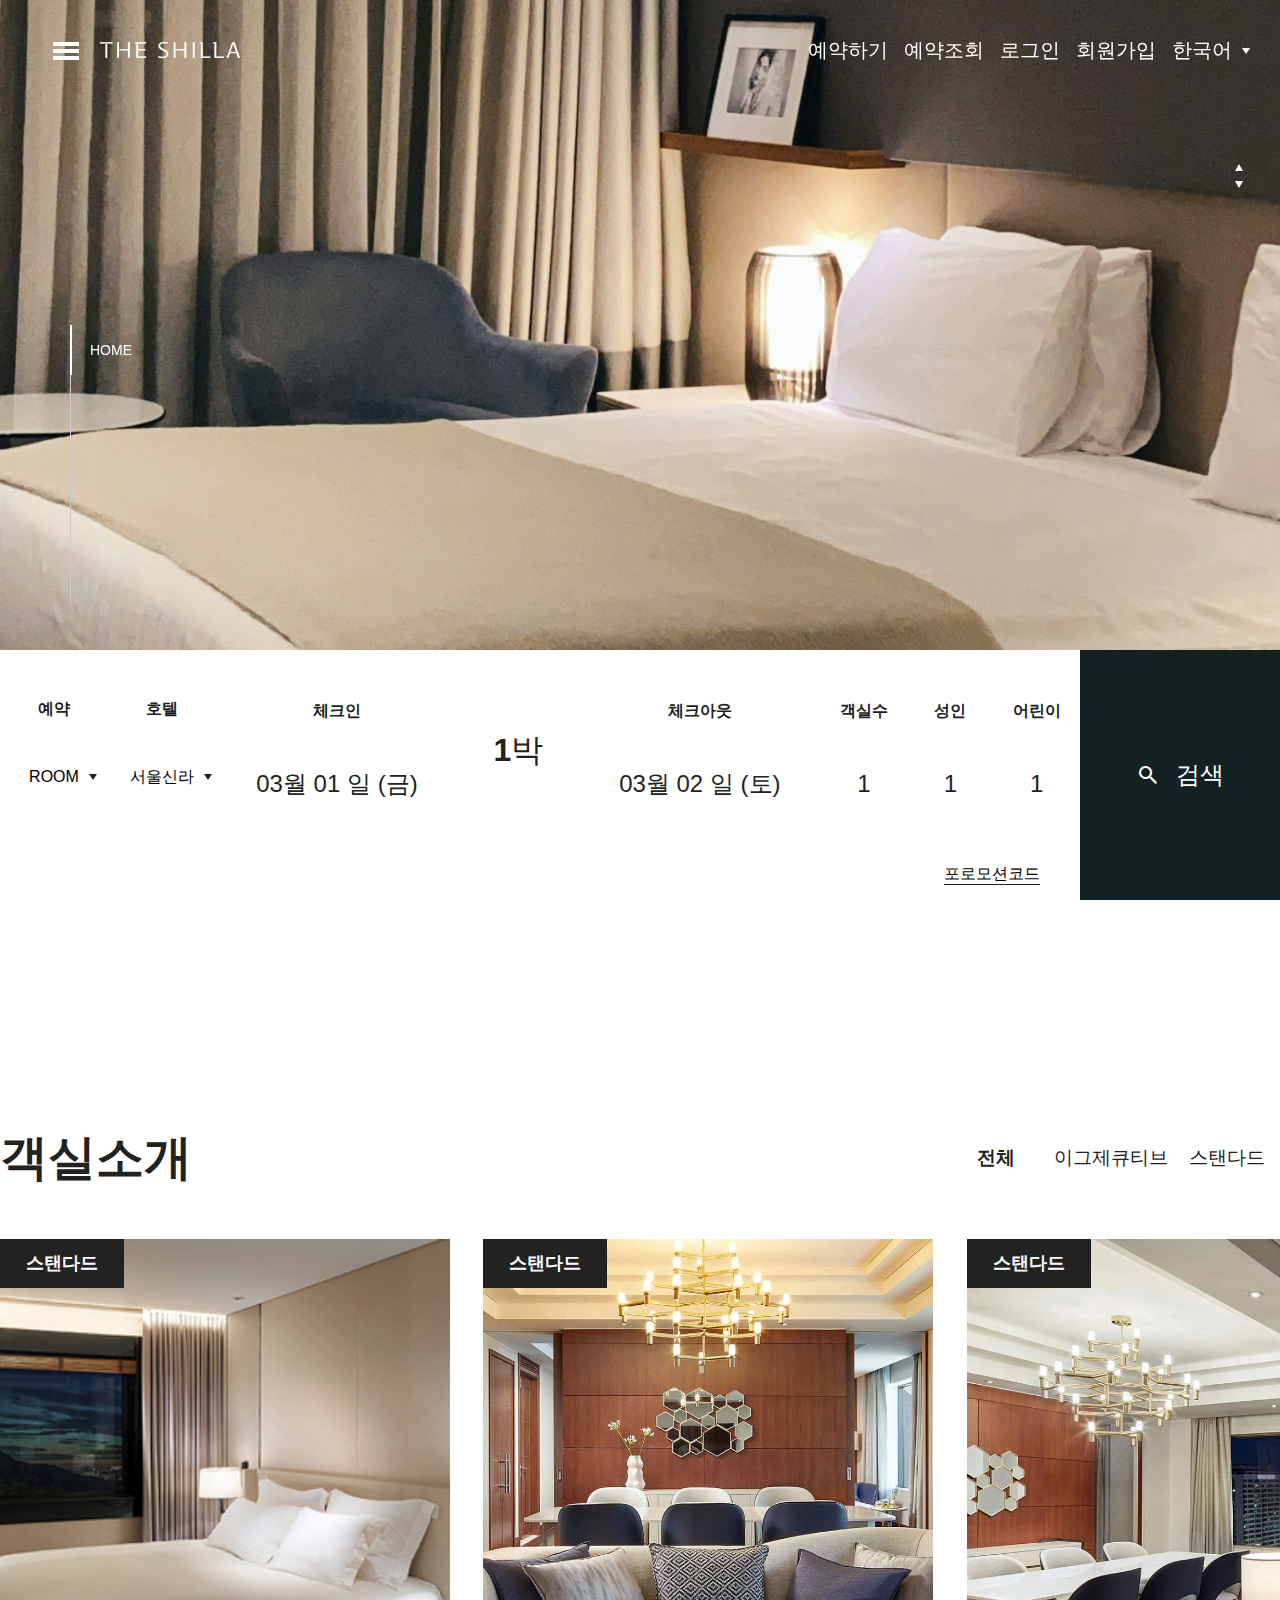
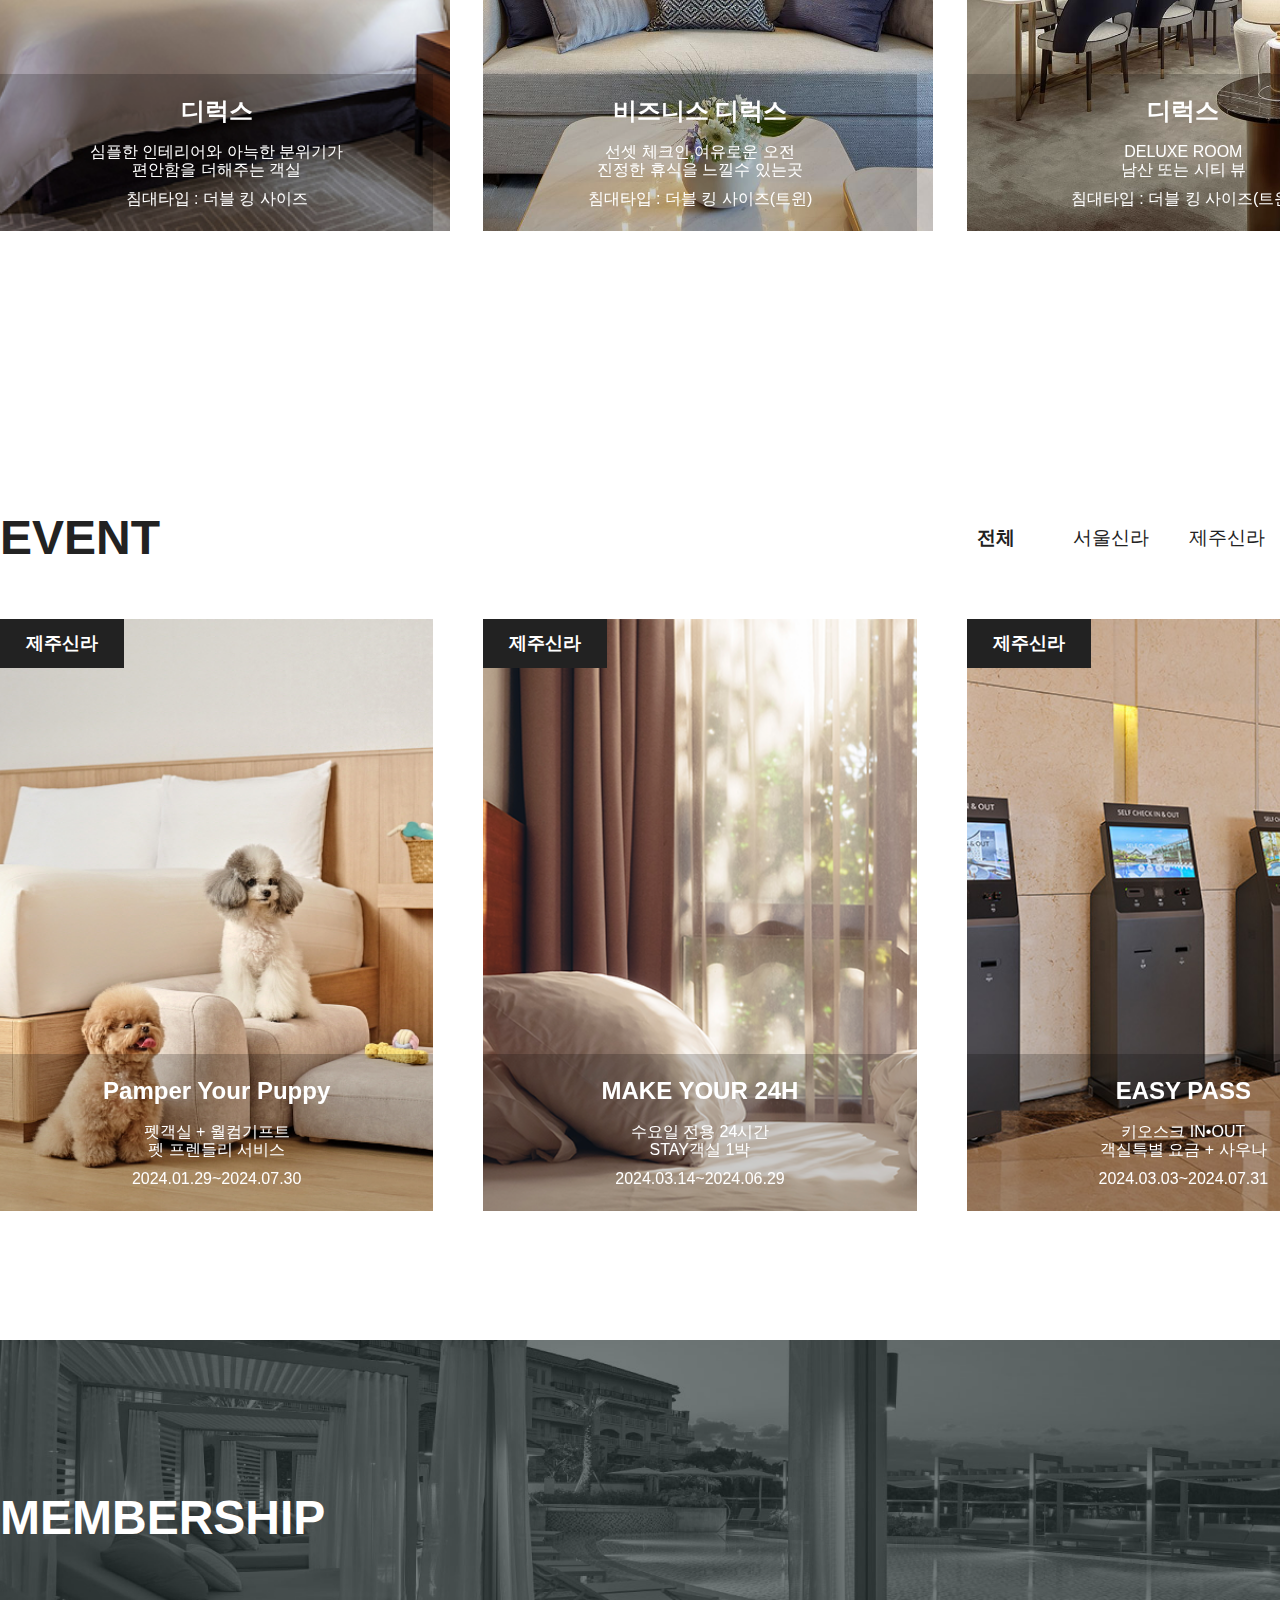
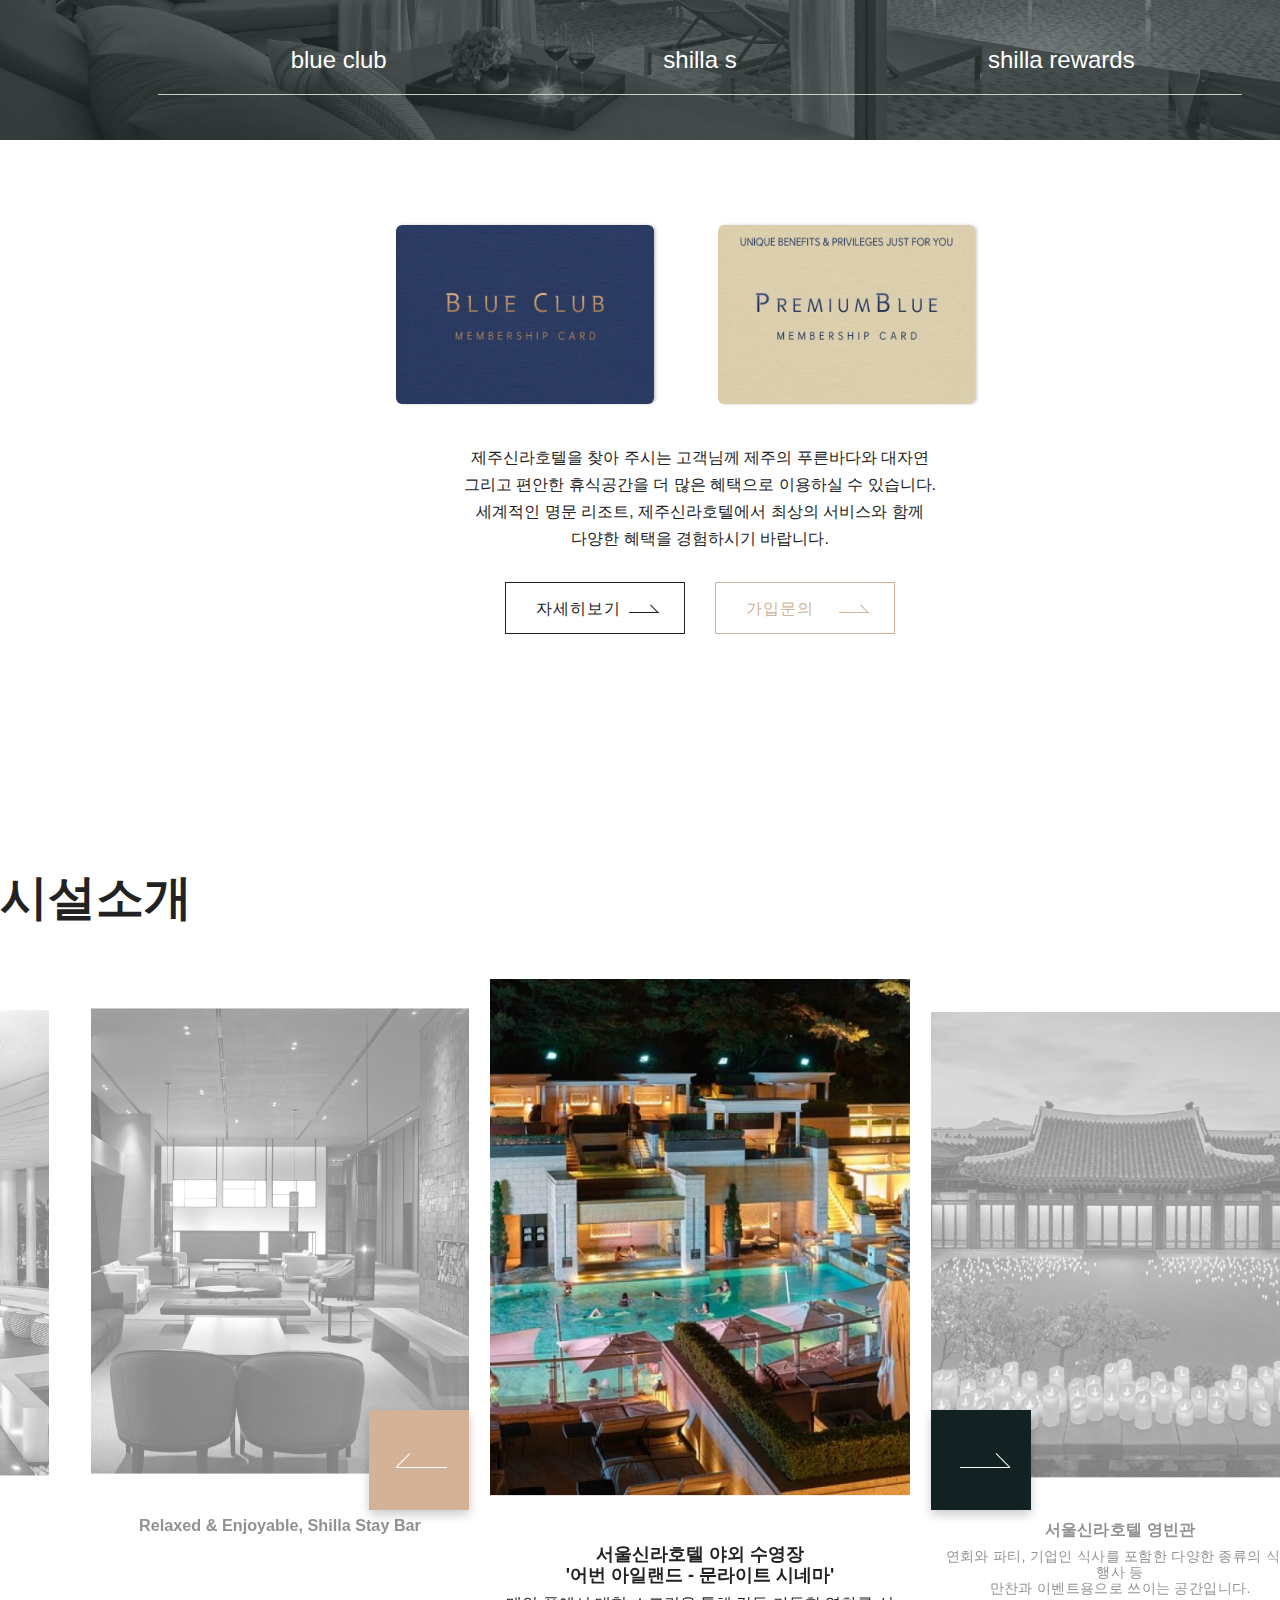
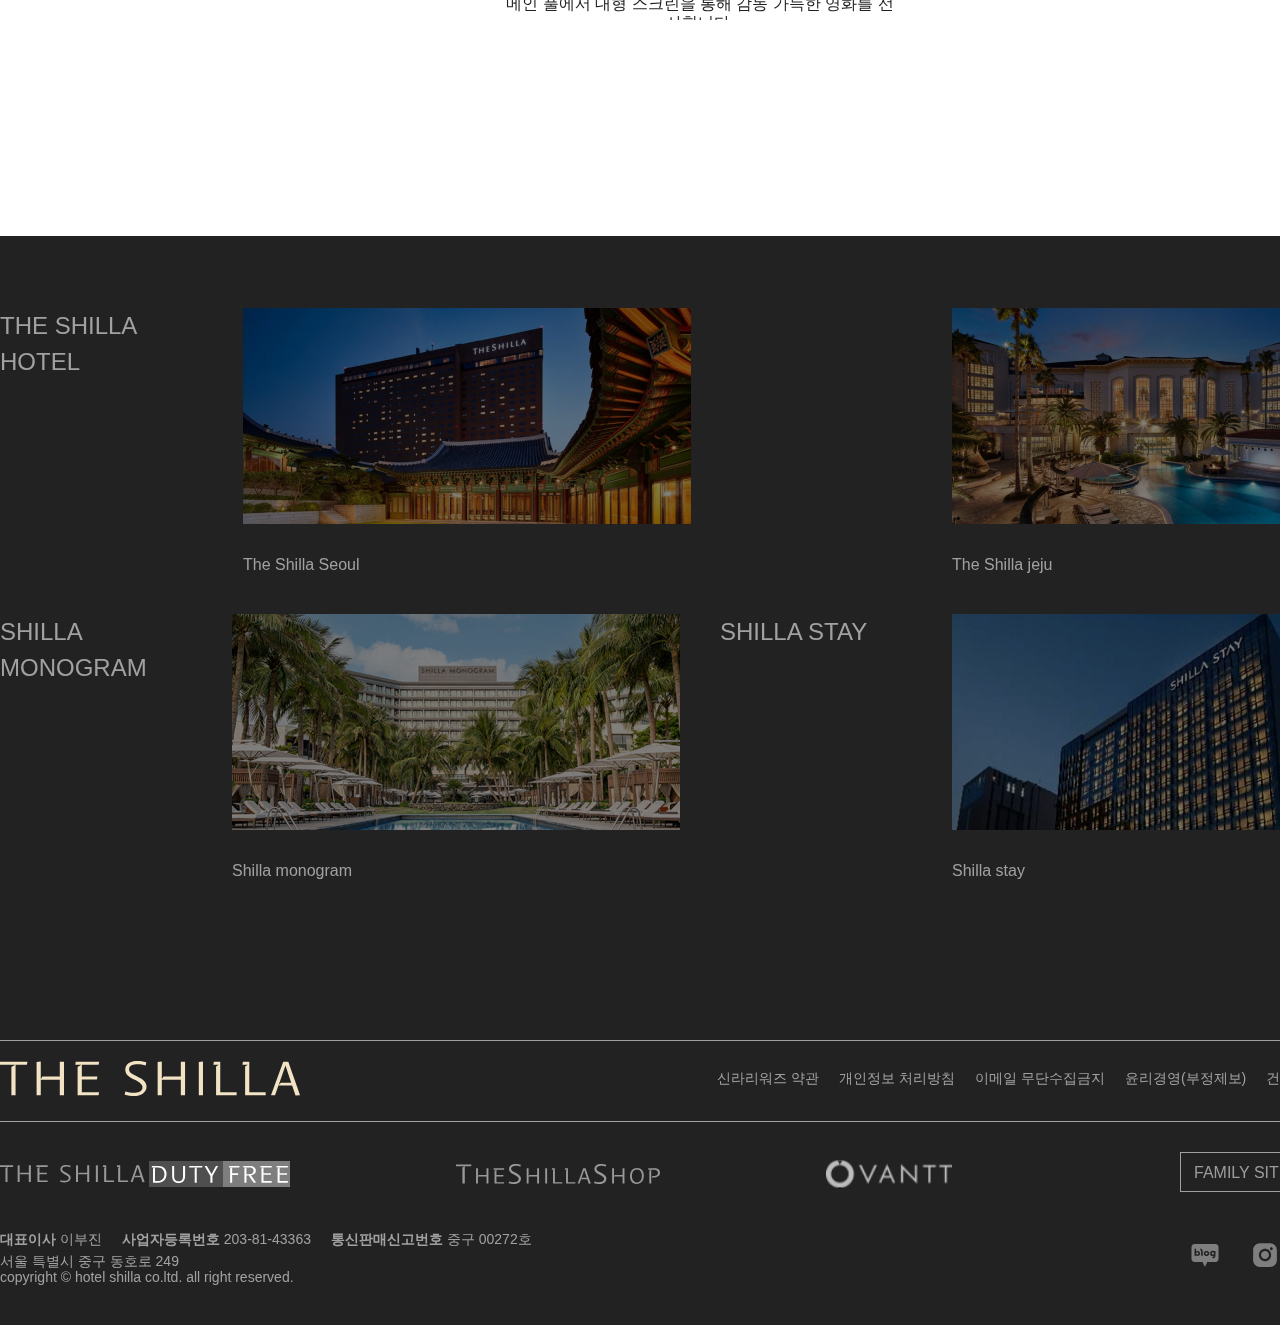
==== index.html @ 60a7707d "전체 커밋" ====
<!DOCTYPE html>
<html lang="ko">
<head>
  <meta charset="UTF-8">
  <meta name="viewport" content="width=device-width, initial-scale=1.0">
  <title>The Shilla Hotel</title>
  <link rel="stylesheet" href="https://cdn.jsdelivr.net/npm/swiper@11/swiper-bundle.min.css">
	<script src="https://ajax.googleapis.com/ajax/libs/jquery/3.1.1/jquery.min.js"></script>
	<script src="https://code.jquery.com/ui/1.13.2/jquery-ui.js"></script>
	<script src="https://cdnjs.cloudflare.com/ajax/libs/jquery-easing/1.4.1/jquery.easing.min.js" integrity="sha512-0QbL0ph8Tc8g5bLhfVzSqxe9GERORsKhIn1IrpxDAgUsbBGz/V7iSav2zzW325XGd1OMLdL4UiqRJj702IeqnQ==" crossorigin="anonymous" referrerpolicy="no-referrer"></script>
	<link rel="stylesheet" href="https://cdnjs.cloudflare.com/ajax/libs/font-awesome/6.5.1/css/all.min.css" integrity="sha512-DTOQO9RWCH3ppGqcWaEA1BIZOC6xxalwEsw9c2QQeAIftl+Vegovlnee1c9QX4TctnWMn13TZye+giMm8e2LwA==" crossorigin="anonymous" referrerpolicy="no-referrer">
  <link rel="stylesheet" href="https://cdnjs.cloudflare.com/ajax/libs/jqueryui/1.13.2/themes/base/jquery-ui.min.css" integrity="sha512-ELV+xyi8IhEApPS/pSj66+Jiw+sOT1Mqkzlh8ExXihe4zfqbWkxPRi8wptXIO9g73FSlhmquFlUOuMSoXz5IRw==" crossorigin="anonymous" referrerpolicy="no-referrer"> <!--jquery ui-->
  <link rel="stylesheet" href="css/common.css">
  <link rel="stylesheet" href="css/content.css">
  <link rel="stylesheet" href="css/layout.css">
  <link rel="stylesheet" href="css/main.css">
  <link rel="stylesheet" href="https://fonts.googleapis.com/css2?family=Material+Symbols+Outlined:opsz,wght,FILL,GRAD@24,400,0,0">
  <script src="https://code.jquery.com/jquery-3.7.1.min.js" integrity="sha256-/JqT3SQfawRcv/BIHPThkBvs0OEvtFFmqPF/lYI/Cxo=" crossorigin="anonymous"></script>
  <script src="https://cdn.jsdelivr.net/npm/swiper@11/swiper-bundle.min.js"></script>
  <script src="js/jquery-1.9.1.min.js"></script>
  <script     src="js/jquery.easing.1.3.min.js"></script>
  <script src="https://cdnjs.cloudflare.com/ajax/libs/jqueryui/1.13.2/jquery-ui.min.js" integrity="sha512-57oZ/vW8ANMjR/KQ6Be9v/+/h6bq9/l3f0Oc7vn6qMqyhvPd1cvKBRWWpzu0QoneImqr2SkmO4MSqU+RpHom3Q==" crossorigin="anonymous" referrerpolicy="no-referrer"></script> <!--jquey ui-->
  <script src="js/common.js"></script>
  <script src="js/main.js"></script>	
  <link rel="icon" href="./images/favicon.ico">
  <!-- 검색엔진 및 파비콘 넣기 -->
</head>
<body>  
  <div class="popup">
    <h2><img src="./images/popuplogo.svg" alt="호텔신라로고"></h2>
    <br>
    <p>시가총액 100대 기업내 선정 Renewal Project</p>
    <br>
    <p>본 사이트는 구직용 포트폴리오 사이트이며,<br> 실제로 운영되는 사이트가 아닙니다.</p>
    <p>팀 야인시대 : 박소현, 최원석, 이다영</p>
    <p>제작기간 : 2024. 03. 21 ~ 04. 02</p>
    <p>기획서 : <a href="https://www.figma.com/file/G77C6rLl5Mqywl5ZuyrOmu/%EC%8B%A0%EB%9D%BC%ED%98%B8%ED%85%94?type=design&node-id=43%3A906&mode=design&t=xSsHu8O8m2ijVwYI-1" target="_blank">피그마</a> 코드 : <a href="https://github.com/psh38/The-Shilla-Hotel" target="_blank">깃허브</a></p>
    <p>개발환경 : html5, css3, JQuery</p>
    <p>기획 : 팀원 전체&nbsp; | &nbsp; 디자인 : 구현 담당자</p>
    <h3>구현 완료 페이지</h3>
    <p>박소현 : 메인페이지, <a href="event.html" target="_blank">이벤트</a>, <a href="package.html" target="_blank">패키지 프로모션</a>, <a href="faq.html" target="_blank">FAQ</a>, <a href="inquiry.html" target="_blank">문의하기</a></p>
    <p>최현석 : 메인페이지, <a href="standard.html" target="_blank">스탠다드</a>, <a href="executive.html" target="_blank">이그제큐티브</a>, <a href="sweet.html" target="_blank">스위트</a>, <a href="layeon.html" target="_blank">라연</a>, <a href="continental.html" target="_blank">콘티넨탈</a>, <a href="aliakke.html" target="_blank">아리아께</a>, <a href="palseon.html" target="_blank">팔선</a></p>
    <p>이다영 : 메인페이지, <a href="seoul.html" target="_blank">서울신라</a>, <a href="jeju.html" target="_blank">제주신라</a></p>
    <br>
    <input type="checkbox" id="check">
    <span class="check">
      <i class="fa-regular fa-square-check"></i>
      <i class="fa-solid fa-square-check"></i>
    </span>
    
    <label for="check">하루 안보기</label>

    <button>닫기</button>

  </div>

  <div class="wrapper">
    <!-- 작업담당자 : 박소현 (s) -->
    <header id="header"></header> <!--header에 open 클래스 들어오면 전체메뉴 열림-->
    <div class="allmenu-wrap" id="allmenu"></div>
    <!-- 작업담당자 : 박소현 (e) -->
    
    <main id="content" class="main">

      <!-- 작업담당자 박소현 (s) -->
      <!-- scroll-navi (s) -->
      <nav class="scroll-navi">
        <ul>
          <li class="white">
            <a href="#section1">HOME</a>
          </li>
          <li>
            <a href="#section2">객실소개</a>
          </li>
          <li>
            <a href="#section3">EVENT</a>
          </li>
          <li class="white">
            <a href="#section4">MEMBERSHIP</a>
          </li>
          <li>
            <a href="#section5">시설소개</a>
          </li>
        </ul>
      </nav>
      <!-- scroll-navi (e) -->
      <!-- 작업담당자 박소현 (e ) -->

      <!-- 작업담당자 : 박소현 (s) -->
      <div class="section home" id="section1">
        <div class="weather-area">
          <ul class="slider-list">
            <li class="slide">
                <span class="seoul"></span>
                <div class="ico-condition">
                </div>
                <p class="temperature"></p>
            </li>
            <li class="slide">
                <span class="jeju"></span>
                <div class="ico-condition">
                </div>
                <p class="temperature"></p>
            </li>
            <li class="slide">
                <span class="danang"></span>
                <div class="ico-condition"></div>
                <p class="temperature"></p>
            </li>
          </ul>
          <div class="btn-area">
            <button class="btn-prev">
              <span class="blind">이전</span>
            </button>
            <button class="btn-next">
              <span class="blind">다음</span>
            </button>
          </div>
        </div>
        <div class="main-txt">
          <strong>Relaxing Rest, The Shilla Hotel</strong>
        </div>

        <div class="reservation-area">
          <div class="left">
            <div class="top">
              <div class="resevation">
                <strong class="tit">예약</strong>
                <button type="button" class="btn-select">
                  <span>ROOM</span>
                </button>
                <ul>
                  <li>
                    <a href="#">ROOM</a>
                  </li>
                  <li>
                    <a href="#">DINING</a>
                  </li>
                </ul>
              </div>
              <div class="hotel">
                <strong class="tit">호텔</strong>
                <button type="button" class="btn-select">
                  <span>서울신라</span>
                </button>
                <ul>
                  <li>
                    <a href="#">서울신라</a>
                  </li>
                  <li>
                    <a href="#">제주신라</a>
                  </li>
                  <li>
                    <a href="#">신라모노그램</a>
                  </li>
                  <li>
                    <a href="#">신라스테이</a>
                  </li>
                </ul>
              </div>
              <div class="all-slide">
                <div class="pick-area" role="button" tabindex="0">
                  <div class="chk-date">
                    <div class="chk-in">
                      <strong class="tit">체크인</strong>
                      <span class="date">
                        <input type="hidden" value="" name="Date" id="today-month-val">
                        <em>03월 01 일 (금)</em>
                      </span>
                    </div>
                    <div class="num">
                      <em>1</em>박
                    </div>
                    <div class="chk-out">
                      <strong class="tit">체크아웃</strong>
                      <span class="date">
                        <input type="hidden" value="" name="Date" id="next-month-val">
                        <em> 03월 02 일 (토)</em>
                      </span>
                    </div>
                  </div>
                  <div class="guest-info">
                    <div class="room">
                      <strong class="tit">객실수</strong>
                      <span class="num">
                        1
                      </span>
                    </div>
                    <div class="adult">
                      <strong class="tit">성인</strong>
                      <span class="num">
                        1
                      </span>
                    </div>
                    <div class="child">
                      <strong class="tit">어린이</strong>
                      <span class="num">
                        1
                      </span>
                    </div>
                  </div>
                </div>
                <div class="reserv-box">
                  <div class="calendar-wrap" id="today-month">
                  </div>
                  <div class="calendar-wrap" id="next-month">
                  </div>
                  <div class="guest-info-wrap">
                    <div class="tooltip">
                      어린이 연령정보
                      <div class="tool-txt">4세 12세까지 어린이 입니다.</div>
                    </div>
                    <ul class="room-info-list">
                      <li>
                        <span class="tit">객실 1</span>
                        <ul class="quantity-list">
                          <li class="quantity">
                            <button type="button" class="btn-minus">
                              <span class="blind">제외</span>
                            </button>
                            <input type="number" class="ipt blind" title="성인" value="1"  min="1" max="3">
                            <span class="count">성인 1</span>
                            <button type="button" class="btn-plus">
                              <span class="blind">추가</span>
                            </button>
                          </li>
                          <li class="quantity">
                            <button type="button" class="btn-minus">
                              <span class="blind">제외</span>
                            </button>
                            <input type="number" class="ipt blind"  title="어린이" value="0"  min="0" max="2">
                            <span class="count">어린이 0</span>
                            <button type="button" class="btn-plus">
                              <span class="blind">추가</span>
                            </button>
                          </li>
                        </ul>
                      </li>
                    </ul>
                    <button type="button" class="btn-add">
                      <span>객실추가</span>
                    </button>
                    <p class="txt-star">객실추가는 최대 3개까지만 입력 가능합니다.</p>
                    <div class="btn-area complete">
                      <button type="button" class="btn-p m">
                        <span>선택완료</span>
                      </button>
                    </div>
                  </div>
                </div>
              </div>
            </div>
            <div class="promotion">
                <button type="button" class="btn-prom">포로모션코드</button>

                <div class="ipt-wrap">
                  <input type="text" class="ipt" placeholder="프로모션 코드를 입력해주세요." title="프로모션코드 입력">
                  <button type="button" class="btn-p s">확인</button>
                </div>
            </div>
          </div>
          <div class="btn-area">
            <button type="button" class="btn-p l icon">
              <span class="material-symbols-outlined" aria-hidden="true">
                search
              </span>
              <span>검색</span>
            </button>
          </div>
        </div>

        <div class="reservation-area mo">
          <div class="resevation">
            <button type="button" class="btn-select">
              <span>ROOM</span>
            </button>
            <ul>
              <li>
                <a href="#">ROOM</a>
              </li>
              <li>
                <a href="#">DINING</a>
              </li>
            </ul>
          </div>

          <div class="hotel">
            <button type="button" class="btn-select">
              <span>서울신라</span>
            </button>
            <ul>
              <li>
                <a href="#">서울신라</a>
              </li>
              <li>
                <a href="#">제주신라</a>
              </li>
              <li>
                <a href="#">신라모노그램</a>
              </li>
              <li>
                <a href="#">신라스테이</a>
              </li>
            </ul>
          </div>

          <div class="chk-date">
            <a href="#" class="link-pop">
              <div class="chk-in">
                <span class="date">
                  03월 01 일 (금)
                </span>
              </div>
              <div class="num">
                <em>1</em>박
              </div>
              <div class="chk-out">
                <span class="date">
                  03월 02 일 (토)
                </span>
              </div>
            </a>
          </div>
          <div class="guest-info">
            <a href="#" class="link-pop">
              <div class="room">
                <span class="num">
                  1
                </span>
                <strong class="tit">객실수</strong>
              </div>
              <div class="adult">
                <span class="num">
                  1
                </span>
                <strong class="tit">성인</strong>
              </div>
              <div class="child">
                <span class="num">
                  1
                </span>
                <strong class="tit">어린이</strong>
              </div>
            </a>
          </div>

          <div class="promotion">
            <button type="button" class="btn-prom">포로모션코드</button>

            <div class="ipt-wrap">
              <input type="text" class="ipt" placeholder="프로모션 코드를 입력해주세요." title="프로모션코드 입력">
              <button type="button" class="btn-p s">확인</button>
            </div>
          </div>

          <div class="btn-area bottom">
            <button type="button" class="btn-p l icon">
              <span class="material-symbols-outlined" aria-hidden="true">
                search
              </span>
              <span>검색</span>
            </button>
          </div>
        </div>
      </div>
      <!-- 작업담당자 : 박소현 (e) -->

      <!-- 작업담당자 : 최원석 (s) -->
      <div class="section room4" id="section2">
        <div class="container room4tab">
          <div class="tit-area roomarea12">
            <h2 class="tit-h2">객실소개</h2>
            <div class="tab">
              <ul class="tab-menu">
                <li class="active"><a href="#tabs-1" >전체</a></li>
                <li><a href="#tabs-2">이그제큐티브</a></li>
                <li><a href="#tabs-3">스탠다드</a></li>
                <li><a href="#tabs-4">스위트</a></li>
              </ul>
            </div>			
          </div>
          <div id="tabs">
            <div class="tab-content">
              <div id="tabs-1" data-ind="0" class="tabn">
                <div class="swiper sswiper" data-id="0">
                  <ul class="swiper-wrapper imgwrapper">
                    <li class="swiper-slide imgslide">
                      <a href="#none"><div class="image-box">
                        <img src="images/img_stardard_room2.jpg" alt="stardard_room2">
                      </div>
                      <div class="flag">
                        <h5 class="tit-h5">스탠다드</h5>
                      </div>
                      <div class="bg2">
                        <h4 class="tit-h4">디럭스</h4>
                        <p class="businessp">심플한 인테리어와 아늑한 분위기가 <br>편안함을 더해주는 객실</p>
                        <p class="room-type">침대타입 : 더블 킹 사이즈</p>
                      </div>
                      </a>
                    </li>
                    <li class="swiper-slide imgslide">
                      <a href="#none"><div class="image-box">
                        <img src="images/img_deluxe_1.jpg" alt="deluxe2">
                      </div>
                      <div class="flag">
                        <h5 class="tit-h5">스탠다드</h5>
                      </div>
                      <div class="bg2">
                        <h4 class="tit-h4">비즈니스 디럭스</h4>
                        <p class="businessp">선셋 체크인,여유로운 오전 <br>진정한 휴식을 느낄수 있는곳</p>
                        <p class="room-type">침대타입 : 더블 킹 사이즈(트윈)</p>
                      </div>
                      </a>
                    </li>
                    <li class="swiper-slide imgslide">
                      <a href="#none"><div class="image-box">
                        <img src="images/img_deluxe_2.jpg" alt="deluxe2">
                      </div>
                      <div class="flag">
                        <h5 class="tit-h5">스탠다드</h5>
                      </div>
                      <div class="bg2">
                        <h4 class="tit-h4">디럭스</h4>
                        <p class="businessp">DELUXE ROOM<br>남산 또는 시티 뷰</p>
                        <p class="room-type">침대타입 : 더블 킹 사이즈(트윈)</p>
                      </div>
                      </a>
                    </li>
                    <li class="swiper-slide imgslide">
                      <a href="#none"><div class="image-box">
                        <img src="images/img_deluxe_3.jpg" alt="deluxe3">
                      </div>
                      <div class="flag">
                        <h5 class="tit-h5">스탠다드</h5>
                      </div>
                      <div class="bg2">
                        <h4 class="tit-h4">배리어프리 비즈니스 디럭스</h4>
                        <p class="businessp">창밖에서 내리쬐는 햇살의 따뜻함이 느껴지는 <br>여유로운 공간을 느낄수 있는곳</p>
                        <p class="room-type">침대타입 : 더블 킹 사이즈</p>
                      </div>
                      </a>
                    </li>
                    <li class="swiper-slide imgslide">
                      <a href="#none"><div class="image-box">
                        <img src="images/img_coner_2.jpg" alt="coner_2">
                      </div>
                      <div class="flag">
                        <h5 class="tit-h5">스탠다드</h5>
                      </div>
                      <div class="bg2">
                        <h4 class="tit-h4">그랜드 코너 디럭스</h4>
                        <p class="businessp">자연경관이 돋보이는 뷰와 클래식한 무드의 디럭스룸 <br>일상을 벗어나 편안한 휴식을 즐길수 있는곳</p>
                        <p class="room-type">침대타입 : 더블 킹 사이즈(트윈)</p>
                      </div>
                      </a>
                    </li>
                    <li class="swiper-slide imgslide">
                      <a href="#none"><div class="image-box">
                        <img src="images/img_coner_1.png" alt="coner_1_room1">
                      </div>
                      <div class="flag">
                        <h5 class="tit-h5">스탠다드</h5>
                      </div>
                      <div class="bg2">
                        <h4 class="tit-h4">그랜드 코너 디럭스</h4>
                        <p class="businessp">통유리 너머 들어오는 채광으로 <br>자연의 휴식을 즐길수 있는곳</p>
                        <p class="room-type">침대타입 : 더블 킹 사이즈(트윈)</p>
                      </div>
                     </a>
                    </li>
                    <li class="swiper-slide imgslide">
                      <a href="#none"><div class="image-box">
                        <img src="images/img_ex_grend1.png" alt="deluxe6">
                      </div>
                      <div class="flag">
                        <h5 class="tit-h5">이그제큐티브</h5>
                      </div>
                      <div class="bg2">
                        <h4 class="tit-h4">이그제큐티브 비즈니스 디럭스</h4>
                        <p class="businessp">여유로운 휴식공간이 돋보이는 비즈니스 디럭스 <br>룸 라운지 서비스를 더한 객실</p>
                        <p class="room-type">침대타입 : 더블 킹 사이즈(트윈)</p>
                      </div>
                      </a>
                    </li>
                    <li class="swiper-slide imgslide">
                      <a href="#none"><div class="image-box">
                        <img src="images/img_ex_grend2.jpg" alt="deluxe6">
                      </div>
                      <div class="flag">
                        <h5 class="tit-h5">이그제큐티브</h5>
                      </div>
                      <div class="bg2">
                        <h4 class="tit-h4">이그제큐티브 그랜드 디럭스</h4>
                        <p class="businessp">이그제큐티브 객실중 가장 큰 규모로 욕실에서 <br>야경이 돋보이고 라운지 서비스를 더한 객실</p>
                        <p class="room-type">침대타입 : 더블 킹 사이즈(트윈)</p>
                      </div>
                     </a>
                    </li>
                    <li class="swiper-slide imgslide">
                      <a href="#none"><div class="image-box">
                        <img src="images/img_ex_grend3.jpg" alt="deluxe6">
                      </div>
                      <div class="flag">
                        <h5 class="tit-h5">이그제큐티브</h5>
                      </div>
                      <div class="bg2">
                        <h4 class="tit-h4">이그제큐티브 비즈니스 디럭스</h4>
                        <p class="businessp">클래식한 무드의 비즈니스룸 <br>일상을 벗어난 편안한 휴식</p>
                        <p class="room-type">침대타입 : 더블 킹 사이즈(트윈)</p>
                      </div>
                      </a>
                    </li>
                    <li class="swiper-slide imgslide">
                      <a href="#none"><div class="image-box">
                        <img src="images/img_ex_grend4.jpg" alt="deluxe6">
                      </div>
                      <div class="flag">
                        <h5 class="tit-h5">이그제큐티브</h5>
                      </div>
                      <div class="bg2">
                        <h4 class="tit-h4">이그제큐티브 비즈니스 디럭스</h4>
                        <p class="businessp">기품 있는 분위기를 느끼며 최상의 <br>휴식을 누릴수 있는 객실</p>
                        <p class="room-type">침대타입 : 더블 킹 사이즈(트윈)</p>
                      </div>
                      </a>
                    </li>
                    <li class="swiper-slide imgslide">
                      <a href="#none"><div class="image-box">
                        <img src="images/img_ex_1.png" alt="deluxe6">
                      </div>
                      <div class="flag">
                        <h5 class="tit-h5">이그제큐티브</h5>
                      </div>
                      <div class="bg2">
                        <h4 class="tit-h4">이그제큐티브 그랜드 디럭스</h4>
                        <p class="businessp">통유리 너머 들어오는 채광으로 <br>자연의 휴식을 즐길수 있는곳</p>
                        <p class="room-type">침대타입 : 더블 킹 사이즈(트윈)</p>
                      </div>
                      </a>
                    </li>
                    <li class="swiper-slide imgslide">
                      <a href="#none"><div class="image-box">
                        <img src="images/img_ex_2.png" alt="deluxe6">
                      </div>
                      <div class="flag">
                        <h5 class="tit-h5">이그제큐티브</h5>
                      </div>
                      <div class="bg2">
                        <h4 class="tit-h4">이그제큐티브 그랜드 디럭스</h4>
                        <p class="businessp">가장 편안한 숙면을 돕는 최상급 침구 <br>넓은 공간감이 느껴지는 객실</p>
                        <p class="room-type">침대타입 : 더블 킹 사이즈(트윈)</p>
                      </div>
                      </a>
                    </li>
                    <li class="swiper-slide imgslide">
                      <a href="#none"><div class="image-box">
                        <img src="images/img_mainroom_swite1.jpg" alt="deluxe6">
                      </div>
                      <div class="flag">
                        <h5 class="tit-h5">스위트</h5>
                      </div>
                      <div class="bg2">
                        <h4 class="tit-h4">수페리어 스위트</h4>
                        <p class="businessp">영빈관이 내려다보이는 <br>아늑하고 모던한 객실</p>
                        <p class="room-type">침대타입 : 더블 킹 사이즈(트윈)</p>
                      </div>
                      </a>
                    </li>
                    <li class="swiper-slide imgslide">
                      <a href="#none"><div class="image-box">
                        <img src="images/img_mainroom_swite2.jpg" alt="deluxe6">
                      </div>
                      <div class="flag">
                        <h5 class="tit-h5">스위트</h5>
                      </div>
                      <div class="bg2">
                        <h4 class="tit-h4">코리안 스위트</h4>
                        <p class="businessp">한국 전통의 미를 경험할수 있는 <br>서울 신라호텔 유일의 온돌 객실</p>
                        <p class="room-type">침대타입 : 더블 킹 사이즈</p>
                      </div>
                      </a>
                    </li>
                    <li class="swiper-slide imgslide">
                      <a href="#none">
                        <div class="image-box">
                          <img src="images/img_mainroom_swite3.jpg" alt="deluxe6">
                        </div>
                        <div class="flag">
                          <h5 class="tit-h5">스위트</h5>
                        </div>
                        <div class="bg2">
                          <h4 class="tit-h4">코너 스위트</h4>
                          <p class="businessp">복도 가장 안쪽에 위치해 조용하고 <br>안락한 분위기의 객실</p>
                          <p class="room-type">침대타입 : 더블 킹 사이즈(트윈)</p>
                        </div>
                      </a>
                    </li>
                    <li class="swiper-slide imgslide">
                      <a href="#none">
                        <div class="image-box">
                          <img src="images/img_mainroom_swite4.jpg" alt="deluxe6">
                        </div>
                        <div class="flag">
                          <h5 class="tit-h5">스위트</h5>
                        </div>
                        <div class="bg2">
                          <h4 class="tit-h4">프리미어 스위트</h4>
                          <p class="businessp">비즈니스 미팅과 프리이빗한 휴식을 <br>동시에 즐길수 있는 객실</p>
                          <p class="room-type">침대타입 : 더블 킹 사이즈(트윈)</p>
                        </div>
                      </a>
                    </li>
                    <li class="swiper-slide imgslide">
                      <a href="#none">
                        <div class="image-box">
                          <img src="images/img_mainroom_swite5.jpg" alt="deluxe6">
                      </div>
                      <div class="flag">
                        <h5 class="tit-h5">스위트</h5>
                      </div>
                      <div class="bg2">
                        <h4 class="tit-h4">수페리어 스위트</h4>
                        <p class="businessp">모던한 분위기의 고급스러운 공간 여유로운 <br>응접실과 다이닝 룸,업무 공간 및 침실로 구성된 객실</p>
                        <p class="room-type">침대타입 : 더블 킹 사이즈(트윈)</p>
                      </div>
                      </a>
                    </li>
                    <li class="swiper-slide imgslide">
                      <a href="#none"><div class="image-box">
                        <img src="images/img_mainroom_swite6.jpg" alt="deluxe6">
                      </div>
                      <div class="flag">
                        <h5 class="tit-h5">스위트</h5>
                      </div>
                      <div class="bg2">
                        <h4 class="tit-h4">프리미어 스위트</h4>
                        <p class="businessp">신라 브랜드만의 특별한 서비스와 <br>경험을 누릴 수 있는 시그니처 객실</p>
                        <p class="room-type">침대타입 : 더블 킹 사이즈(트윈)</p>
                      </div>
                      </a>
                    </li>
                    
                   
                    
                    
                    
                    
                    
                    
                    
                    
                    
                    
                    
                  </ul>
                  <div class="swiper-pagination"></div>
                  <div class="play-pause">
                    <div class="swiper-play"><a href="#none"><i class="fa-solid fa-play"></i></a></div>
                    <div class="swiper-pause"><a href="#none"><i class="fa-solid fa-pause"></i></a></div>
                  </div>
                </div>
                <div class="swiper-button-next nextar"></div>
                <div class="swiper-button-prev prevar"></div>
              </div>
              <div id="tabs-2" data-ind="1" class="tabn">
                <div class="swiper sswiper" data-id="1">
                  <ul class="swiper-wrapper imgwrapper">
                    <li class="swiper-slide imgslide">
                      <a href="#none"><div class="image-box">
                        <img src="images/img_ex_grend1.png" alt="deluxe6">
                      </div>
                      <div class="flag">
                        <h5 class="tit-h5">이그제큐티브</h5>
                      </div>
                      <div class="bg2">
                        <h4 class="tit-h4">이그제큐티브 비즈니스 디럭스</h4>
                        <p class="businessp">여유로운 휴식공간이 돋보이는 비즈니스 디럭스 <br>룸 라운지 서비스를 더한 객실</p>
                        <p class="room-type">침대타입 : 더블 킹 사이즈(트윈)</p>
                      </div>
                      </a>
                    </li>
                    <li class="swiper-slide imgslide">
                      <a href="#none"><div class="image-box">
                        <img src="images/img_ex_grend2.jpg" alt="deluxe6">
                      </div>
                      <div class="flag">
                        <h5 class="tit-h5">이그제큐티브</h5>
                      </div>
                      <div class="bg2">
                        <h4 class="tit-h4">이그제큐티브 그랜드 디럭스</h4>
                        <p class="businessp">이그제큐티브 객실중 가장 큰 규모로 욕실에서 <br>야경이 돋보이고 라운지 서비스를 더한 객실</p>
                        <p class="room-type">침대타입 : 더블 킹 사이즈(트윈)</p>
                      </div>
                     </a>
                    </li>
                    <li class="swiper-slide imgslide">
                      <a href="#none"><div class="image-box">
                        <img src="images/img_ex_grend3.jpg" alt="deluxe6">
                      </div>
                      <div class="flag">
                        <h5 class="tit-h5">이그제큐티브</h5>
                      </div>
                      <div class="bg2">
                        <h4 class="tit-h4">이그제큐티브 비즈니스 디럭스</h4>
                        <p class="businessp">클래식한 무드의 비즈니스룸 <br>일상을 벗어난 편안한 휴식</p>
                        <p class="room-type">침대타입 : 더블 킹 사이즈(트윈)</p>
                      </div>
                      </a>
                    </li>
                    <li class="swiper-slide imgslide">
                      <a href="#none"><div class="image-box">
                        <img src="images/img_ex_grend4.jpg" alt="deluxe6">
                      </div>
                      <div class="flag">
                        <h5 class="tit-h5">이그제큐티브</h5>
                      </div>
                      <div class="bg2">
                        <h4 class="tit-h4">이그제큐티브 비즈니스 디럭스</h4>
                        <p class="businessp">기품 있는 분위기를 느끼며 최상의 <br>휴식을 누릴수 있는 객실</p>
                        <p class="room-type">침대타입 : 더블 킹 사이즈(트윈)</p>
                      </div>
                      </a>
                    </li>
                    <li class="swiper-slide imgslide">
                      <a href="#none"><div class="image-box">
                        <img src="images/img_ex_1.png" alt="deluxe6">
                      </div>
                      <div class="flag">
                        <h5 class="tit-h5">이그제큐티브</h5>
                      </div>
                      <div class="bg2">
                        <h4 class="tit-h4">이그제큐티브 그랜드 디럭스</h4>
                        <p class="businessp">통유리 너머 들어오는 채광으로 <br>자연의 휴식을 즐길수 있는곳</p>
                        <p class="room-type">침대타입 : 더블 킹 사이즈(트윈)</p>
                      </div>
                      </a>
                    </li>
                    <li class="swiper-slide imgslide">
                      <a href="#none"><div class="image-box">
                        <img src="images/img_ex_2.png" alt="deluxe6">
                      </div>
                      <div class="flag">
                        <h5 class="tit-h5">이그제큐티브</h5>
                      </div>
                      <div class="bg2">
                        <h4 class="tit-h4">이그제큐티브 그랜드 디럭스</h4>
                        <p class="businessp">가장 편안한 숙면을 돕는 최상급 침구 <br>넓은 공간감이 느껴지는 객실</p>
                        <p class="room-type">침대타입 : 더블 킹 사이즈(트윈)</p>
                      </div>
                      </a>
                    </li>
                  </ul> 
                  <div class="swiper-pagination"></div>
                  <div class="play-pause">
                    <div class="swiper-play"><a href="#none"><i class="fa-solid fa-play"></i></a></div>
                    <div class="swiper-pause"><a href="#none"><i class="fa-solid fa-pause"></i></a></div>
                  </div>
                </div>
                <div class="swiper-button-next nextar"></div>
                  <div class="swiper-button-prev prevar"></div>
              </div>
              <div id="tabs-3" data-ind="2" class="tabn">
                <div class="swiper sswiper" data-id="2">
                  <ul class="swiper-wrapper imgwrapper">
                    <li class="swiper-slide imgslide">
                      <a href="#none"><div class="image-box">
                        <img src="images/img_stardard_room2.jpg" alt="stardard_room2">
                      </div>
                      <div class="flag">
                        <h5 class="tit-h5">스탠다드</h5>
                      </div>
                      <div class="bg2">
                        <h4 class="tit-h4">디럭스</h4>
                        <p class="businessp">심플한 인테리어와 아늑한 분위기가 <br>편안함을 더해주는 객실</p>
                        <p class="room-type">침대타입 : 더블 킹 사이즈</p>
                      </div>
                      </a>
                    </li>
                    <li class="swiper-slide imgslide">
                      <a href="#none"><div class="image-box">
                        <img src="images/img_deluxe_1.jpg" alt="deluxe2">
                      </div>
                      <div class="flag">
                        <h5 class="tit-h5">스탠다드</h5>
                      </div>
                      <div class="bg2">
                        <h4 class="tit-h4">비즈니스 디럭스</h4>
                        <p class="businessp">선셋 체크인,여유로운 오전 <br>진정한 휴식을 느낄수 있는곳</p>
                        <p class="room-type">침대타입 : 더블 킹 사이즈(트윈)</p>
                      </div>
                      </a>
                    </li>
                    <li class="swiper-slide imgslide">
                      <a href="#none"><div class="image-box">
                        <img src="images/img_deluxe_2.jpg" alt="deluxe2">
                      </div>
                      <div class="flag">
                        <h5 class="tit-h5">스탠다드</h5>
                      </div>
                      <div class="bg2">
                        <h4 class="tit-h4">디럭스</h4>
                        <p class="businessp">DELUXE ROOM<br>남산 또는 시티 뷰</p>
                        <p class="room-type">침대타입 : 더블 킹 사이즈(트윈)</p>
                      </div>
                      </a>
                    </li>
                    <li class="swiper-slide imgslide">
                      <a href="#none"><div class="image-box">
                        <img src="images/img_deluxe_3.jpg" alt="deluxe3">
                      </div>
                      <div class="flag">
                        <h5 class="tit-h5">스탠다드</h5>
                      </div>
                      <div class="bg2">
                        <h4 class="tit-h4">배리어프리 비즈니스 디럭스</h4>
                        <p class="businessp">창밖에서 내리쬐는 햇살의 따뜻함이 느껴지는 <br>여유로운 공간을 느낄수 있는곳</p>
                        <p class="room-type">침대타입 : 더블 킹 사이즈</p>
                      </div>
                      </a>
                    </li>
                    <li class="swiper-slide imgslide">
                      <a href="#none"><div class="image-box">
                        <img src="images/img_coner_2.jpg" alt="coner_2">
                      </div>
                      <div class="flag">
                        <h5 class="tit-h5">스탠다드</h5>
                      </div>
                      <div class="bg2">
                        <h4 class="tit-h4">그랜드 코너 디럭스</h4>
                        <p class="businessp">자연경관이 돋보이는 뷰와 클래식한 무드의 디럭스룸 <br>일상을 벗어나 편안한 휴식을 즐길수 있는곳</p>
                        <p class="room-type">침대타입 : 더블 킹 사이즈(트윈)</p>
                      </div>
                      </a>
                    </li>
                    <li class="swiper-slide imgslide">
                      <a href="#none"><div class="image-box">
                        <img src="images/img_coner_1.png" alt="coner_1_room1">
                      </div>
                      <div class="flag">
                        <h5 class="tit-h5">스탠다드</h5>
                      </div>
                      <div class="bg2">
                        <h4 class="tit-h4">그랜드 코너 디럭스</h4>
                        <p class="businessp">통유리 너머 들어오는 채광으로 <br>자연의 휴식을 즐길수 있는곳</p>
                        <p class="room-type">침대타입 : 더블 킹 사이즈(트윈)</p>
                      </div>
                     </a>
                    </li>
                  </ul>
                  
                  <div class="swiper-pagination"></div>
                  <div class="play-pause">
                    <div class="swiper-play"><a href="#none"><i class="fa-solid fa-play"></i></a></div>
                    <div class="swiper-pause"><a href="#none"><i class="fa-solid fa-pause"></i></a></div>
                  </div>
                </div>
                <div class="swiper-button-next nextar"></div>
                  <div class="swiper-button-prev prevar"></div>
              </div>
              <div id="tabs-4" data-ind="3" class="tabn">
                <div class="swiper sswiper" data-id="3">
                  <ul class="swiper-wrapper imgwrapper">
                    <li class="swiper-slide imgslide">
                      <a href="#none"><div class="image-box">
                        <img src="images/img_mainroom_swite1.jpg" alt="deluxe6">
                      </div>
                      <div class="flag">
                        <h5 class="tit-h5">스위트</h5>
                      </div>
                      <div class="bg2">
                        <h4 class="tit-h4">수페리어 스위트</h4>
                        <p class="businessp">영빈관이 내려다보이는 <br>아늑하고 모던한 객실</p>
                        <p class="room-type">침대타입 : 더블 킹 사이즈(트윈)</p>
                      </div>
                      </a>
                    </li>
                    <li class="swiper-slide imgslide">
                      <a href="#none"><div class="image-box">
                        <img src="images/img_mainroom_swite2.jpg" alt="deluxe6">
                      </div>
                      <div class="flag">
                        <h5 class="tit-h5">스위트</h5>
                      </div>
                      <div class="bg2">
                        <h4 class="tit-h4">코리안 스위트</h4>
                        <p class="businessp">한국 전통의 미를 경험할수 있는 <br>서울 신라호텔 유일의 온돌 객실</p>
                        <p class="room-type">침대타입 : 더블 킹 사이즈</p>
                      </div>
                      </a>
                    </li>
                    <li class="swiper-slide imgslide">
                      <a href="#none">
                        <div class="image-box">
                          <img src="images/img_mainroom_swite3.jpg" alt="deluxe6">
                        </div>
                        <div class="flag">
                          <h5 class="tit-h5">스위트</h5>
                        </div>
                        <div class="bg2">
                          <h4 class="tit-h4">코너 스위트</h4>
                          <p class="businessp">복도 가장 안쪽에 위치해 조용하고 <br>안락한 분위기의 객실</p>
                          <p class="room-type">침대타입 : 더블 킹 사이즈(트윈)</p>
                        </div>
                      </a>
                    </li>
                    <li class="swiper-slide imgslide">
                      <a href="#none">
                        <div class="image-box">
                          <img src="images/img_mainroom_swite4.jpg" alt="deluxe6">
                        </div>
                        <div class="flag">
                          <h5 class="tit-h5">스위트</h5>
                        </div>
                        <div class="bg2">
                          <h4 class="tit-h4">프리미어 스위트</h4>
                          <p class="businessp">비즈니스 미팅과 프리이빗한 휴식을 <br>동시에 즐길수 있는 객실</p>
                          <p class="room-type">침대타입 : 더블 킹 사이즈(트윈)</p>
                        </div>
                      </a>
                    </li>
                    <li class="swiper-slide imgslide">
                      <a href="#none">
                        <div class="image-box">
                          <img src="images/img_mainroom_swite5.jpg" alt="deluxe6">
                      </div>
                      <div class="flag">
                        <h5 class="tit-h5">스위트</h5>
                      </div>
                      <div class="bg2">
                        <h4 class="tit-h4">수페리어 스위트</h4>
                        <p class="businessp">모던한 분위기의 고급스러운 공간 여유로운 <br>응접실과 다이닝 룸,업무 공간 및 침실로 구성된 객실</p>
                        <p class="room-type">침대타입 : 더블 킹 사이즈(트윈)</p>
                      </div>
                      </a>
                    </li>
                    <li class="swiper-slide imgslide">
                      <a href="#none"><div class="image-box">
                        <img src="images/img_mainroom_swite6.jpg" alt="deluxe6">
                      </div>
                      <div class="flag">
                        <h5 class="tit-h5">스위트</h5>
                      </div>
                      <div class="bg2">
                        <h4 class="tit-h4">프리미어 스위트</h4>
                        <p class="businessp">신라 브랜드만의 특별한 서비스와 <br>경험을 누릴 수 있는 시그니처 객실</p>
                        <p class="room-type">침대타입 : 더블 킹 사이즈(트윈)</p>
                      </div>
                      </a>
                    </li>
                  </ul>
                  <div class="swiper-pagination"></div>
                  <div class="play-pause">
                    <div class="swiper-play"><a href="#none"><i class="fa-solid fa-play"></i></a></div>
                    <div class="swiper-pause"><a href="#none"><i class="fa-solid fa-pause"></i></a></div>
                  </div>
                </div>
                <div class="swiper-button-next nextar"></div>
                  <div class="swiper-button-prev prevar"></div>
              </div>
            </div>
          </div>
        </div>
      </div>
      <div class="section event4" id="section3">
        <div class="container">
          <div class="tit-area">
            <h2 class="tit-h2">EVENT</h2>
            <div class="tab2">
              <ul class="tab-menu2">
                <li><a href="#tabs-1" class="active">전체</a></li>
                <li><a href="#tabs-2">서울신라</a></li>
                <li><a href="#tabs-3">제주신라</a></li>
                <li><a href="#tabs-4">신라모노그램</a></li>
              </ul>
            </div>
          </div>
          <div id="tabs2">
            <div class="tab-content2">
              <div id="tabs-5" data-ind="4" class="tabn">
                <div class="swiper rswiper">
                  <ul class="swiper-wrapper imgwrapper">
                    <li class="swiper-slide imgslide">
                    <a href="#none">
                      <div class="image-box">
                        <img src="images/img_main_event2.jpg" alt="main_event2">
                      </div>
                      <div class="flag">
                        <h5 class="tit-h5">제주신라</h5>
                      </div>
                      <div class="bg2">
                        <h4 class="tit-h4">Pamper Your Puppy</h4>
                        <p class="businessp">펫객실 + 월컴기프트<br>
                        펫 프렌들리 서비스</p>
                        <p class="room-type">2024.01.29~2024.07.30</p>
                      </div>
                    </a>
                    </li>
                    <li class="swiper-slide imgslide">
                      <a href="#none">
                      <div class="image-box">
                        <img src="images/img_main_event1.png" alt="event1">
                      </div>
                      <div class="flag">
                        <h5 class="tit-h5">제주신라</h5>
                      </div>
                      <div class="bg2">
                        <h4 class="tit-h4">MAKE YOUR 24H</h4>
                        <p class="businessp">수요일 전용 24시간<br>
                        STAY객실 1박</p>
                        <p class="room-type">2024.03.14~2024.06.29</p>
                      </div>
                     </a>
                    </li>
                    <li class="swiper-slide imgslide">
                      <a href="#none">
                      <div class="image-box">
                        <img src="images/main_event3.jpg" alt="event3">
                      </div>
                      <div class="flag">
                        <h5 class="tit-h5">제주신라</h5>
                      </div>
                      <div class="bg2">
                        <h4 class="tit-h4">EASY PASS</h4>
                        <p class="businessp">키오스크 IN&bull;OUT<br>객실특별 요금 + 사우나</p>
                        <p class="room-type">2024.03.03~2024.07.31</p>
                      </div>
                     </a>
                    </li>
                    <li class="swiper-slide imgslide">
                      <a href="#none">
                        <div class="image-box">
                          <img src="images/img_main_event4.png" alt="event4 ">
                      </div>
                      <div class="flag">
                        <h5 class="tit-h5">제주신라</h5>
                      </div>
                      <div class="bg2">
                        <h4 class="tit-h4">Welcome to Jeju</h4>
                        <p class="businessp">객실 + 뮤지엠엑스 + 제주샌드<br>
                        제주강정 + 포토북제작권</p>
                        <p class="room-type">2024.03.03~2024.08.31</p>
                      </div>
                      </a>
                    </li>
                    <li class="swiper-slide imgslide">
                      <a href="#none">
                        <div class="image-box">
                          <img src="images/img_main_event_5.png" alt="event_5">
                        </div>
                      <div class="flag">
                        <h5 class="tit-h5">제주신라</h5>
                      </div>
                      <div class="bg2">
                        <h4 class="tit-h4">Plan F&bull;B</h4>
                        <p class="businessp">호텔객실 + 조식 + 커피<br>
                        쿠스미 티백세트 + 전시회 티켓</p>
                        <p class="room-type">2024.03.05~2024.08.31</p>
                      </div>
                     </a>
                    </li>
                    <li class="swiper-slide imgslide">
                      <a href="#none">
                        <div class="image-box">
                          <img src="images/img_main_event_6.jpg" alt="event_6">
                        </div>
                      <div class="flag">
                        <h5 class="tit-h5">제주신라 </h5>
                      </div>
                      <div class="bg2">
                        <h4 class="tit-h4">놀멍쉬멍</h4>
                        <p class="businessp">최대7인 반려견과 <br>
                        함께하는 프라이빗 휴가</p>
                        <p class="room-type">2024.03.06~2024.09.31</p>
                      </div>
                     </a>
                    </li>
                    <li class="swiper-slide imgslide">
                      <a href="#none">
                        <div class="image-box">
                          <img src="images/img_main_event7.png" alt="event7">
                        </div>
                      <div class="flag">
                        <h5 class="tit-h5">서울신라</h5>
                      </div>
                      <div class="bg2">
                        <h4 class="tit-h4">Stay Longer,Save More!</h4>
                        <p class="businessp">3박이상 최대30%혜택<br>
                        최대9인까지 가능</p>
                        <p class="room-type">2023.09.06~2024.10.31</p>
                      </div>
                     </a>
                    </li>
                    <li class="swiper-slide imgslide">
                      <a href="#none">
                        <div class="image-box">
                          <img src="images/img_main_event8.png" alt="event8">
                        </div>
                      <div class="flag">
                        <h5 class="tit-h5">서울신라</h5>
                      </div>
                      <div class="bg2">
                        <h4 class="tit-h4">Stay Longer,Save More!</h4>
                        <p class="businessp">2박이상 최대30%혜택<br>
                          최대9인까지 가능</p>
                        <p class="room-type">2023.09.06~2024.11 .31</p>
                      </div>
                      </a>
                    </li>
                    <li class="swiper-slide imgslide">
                      <a href="#none">
                        <div class="image-box">
                          <img src="images/img_main_event9.png" alt="event9">
                        </div>
                      <div class="flag">
                        <h5 class="tit-h5">서울신라</h5>
                      </div>
                      <div class="bg2">
                        <h4 class="tit-h4">Stay Longer,Save More!</h4>
                        <p class="businessp">최대10인<br>2박이상 최대 20%혜택</p>
                        <p class="room-type">2023.09.06~2024.12 .31</p>
                      </div>
                      </a>
                    </li>
                    <li class="swiper-slide imgslide">
                      <a href="#none">
                        <div class="image-box">
                          <img src="images/img_main_event10.jpg" alt="event10">
                        </div>
                      <div class="flag">
                        <h5 class="tit-h5">서울신라</h5>
                      </div>
                      <div class="bg2">
                        <h4 class="tit-h4">Villas Moment</h4>
                        <p class="businessp">최대 9인 <br>추억이 담긴 프라이빗 여행</p>
                        <p class="room-type">2023.09.06~2024.12 .31</p>
                      </div>
                      </a>
                    </li>
                    <li class="swiper-slide imgslide">
                      <a href="#none">
                        <div class="image-box">
                          <img src="images/img_main_event11.png" alt="event_11">
                        </div>
                      <div class="flag">
                        <h5 class="tit-h5">서울신라</h5>
                      </div>
                      <div class="bg2">
                        <h4 class="tit-h4">Tasty Holiday</h4>
                        <p class="businessp">객실 <br>조식</p>
                        <p class="room-type">2023.08.06~2024.12 .31</p>
                      </div>
                      </a>
                    </li>
                    <li class="swiper-slide imgslide">
                      <a href="#none">
                        <div class="image-box">
                          <img src="images/img_main_event12.png" alt="event12">
                        </div>
                      <div class="flag">
                        <h5 class="tit-h5">서울신라</h5>
                      </div>
                      <div class="bg2">
                        <h4 class="tit-h4">Villas Dining</h4>
                        <p class="businessp">최대 9인 프라이빗 홈파티를 즐기며<br>자연속 휴식에 집중</p>
                        <p class="room-type">2023.10.06~2024.12 .12</p>
                      </div>
                     </a>
                    </li>
                    <li class="swiper-slide imgslide">
                      <a href="#none">
                        <div class="image-box">
                          <img src="images/img_main_event13.png" alt="event13">
                      </div>
                      <div class="flag">
                        <h5 class="tit-h5">신라모노그램</h5>
                      </div>
                      <div class="bg2">
                        <h4 class="tit-h4">Hello Mono</h4>
                        <p class="businessp">객실 <br>조식</p>
                        <p class="room-type">2023.10.06~2024.12 .12</p>
                      </div>
                     </a>
                    </li>
                    <li class="swiper-slide imgslide">
                      <a href="#none">
                        <div class="image-box">
                          <img src="images/img_main_event14.png" alt="event14">
                        </div>
                      <div class="flag">
                        <h5 class="tit-h5">신라모노그램</h5>
                      </div>
                      <div class="bg2">
                        <h4 class="tit-h4">ALL Day Swimmimg for kids</h4>
                        <p class="businessp">최대8인 ,우리 아이와 함께하는<br>사계절 프라이빗 수영장</p>
                        <p class="room-type">2023.10.06~2024.12 .15</p>
                      </div>
                      </a>
                    </li>
                    <li class="swiper-slide imgslide">
                      <a href="#none">
                        <div class="image-box">
                          <img src="images/img_main_event15.png" alt="event15">
                        </div>
                      <div class="flag">
                        <h5 class="tit-h5">신라모노그램</h5>
                      </div>
                      <div class="bg2">
                        <h4 class="tit-h4">3人3色</h4>
                        <p class="businessp">주중2인 객실 + 업그레이드<br>부대업장2+1</p>
                        <p class="room-type">2023.10.06~2024.10 .12</p>
                      </div>
                    </a>
                    </li>
                    <li class="swiper-slide imgslide">
                      <a href="#none">
                        <div class="image-box">
                          <img src="images/img_main_event16.png" alt="event16">
                        </div>
                      <div class="flag">
                        <h5 class="tit-h5">신라모노그램</h5>
                      </div>
                      <div class="bg2">
                        <h4 class="tit-h4">3人3色</h4>
                        <p class="businessp">주중2인 객실 + 업그레이드<br>부대업장2+1</p>
                        <p class="room-type">2023.10.06~2024.10 .12</p>
                      </div>
                     </a>
                    </li>
                    <li class="swiper-slide imgslide">
                      <a href="#none">
                        <div class="image-box">
                          <img src="images/img_main_event17.png" alt="event17">
                        </div>
                        <div class="flag">
                          <h5 class="tit-h5">신라모노그램</h5>
                        </div>
                        <div class="bg2">
                        <h4 class="tit-h4">신라모노그램 투숙객을 위한 특별 혜택</h4>
                        <p class="businessp">모던한 분위기의 고급스러운 공간 <br>신라모노그램 혜택</p>
                        <p class="room-type">2023.10.06~2024.11 .12</p>
                      </div>
                      </a>
                    </li>
                    <li class="swiper-slide imgslide">
                      <a href="#none">
                        <div class="image-box">
                          <img src="images/img_main_event18.png" alt="event18">
                        </div>
                        <div class="flag">
                          <h5 class="tit-h5">신라모노그램</h5>
                        </div>
                        <div class="bg2">
                          <h4 class="tit-h4">신라모노그램 투숙객을 위한 특별 혜택</h4>
                          <p class="businessp">주변 관광지 <br>제휴 혜택</p>
                          <p class="room-type">2023.10.06~2024.12 .12</p>
                        </div>
                      </a>
                    </li>
                  </ul>
                  <div class="swiper-pagination"></div> 
                  <div class="play-pause">
                    <div class="swiper-play"><a href="#none"><i class="fa-solid fa-play"></i></a></div>
                    <div class="swiper-pause"><a href="#none"><i class="fa-solid fa-pause"></i></a></div>
                  </div>
                </div>
                <div class="swiper-button-next nextar"></div>
                <div class="swiper-button-prev prevar"></div>
              </div>
              <div id="tabs-6" data-ind="5" class="tabn">
                <div class="swiper rswiper">
                  <ul class="swiper-wrapper imgwrapper">
                    <li class="swiper-slide imgslide">
                      <a href="#none">
                        <div class="image-box">
                          <img src="images/img_main_event7.png" alt="event7">
                        </div>
                        <div class="flag">
                          <h5 class="tit-h5">서울신라</h5>
                        </div>
                        <div class="bg2">
                          <h4 class="tit-h4">Stay Longer,Save More!</h4>
                          <p class="businessp">3박이상 최대30%혜택<br>
                          최대9인까지 가능</p>
                          <p class="room-type">2023.09.06~2024.10.31</p>
                        </div>
                      </a>
                    </li>
                    <li class="swiper-slide imgslide">
                      <a href="#none">
                        <div class="image-box">
                          <img src="images/img_main_event8.png" alt="event8">
                        </div>
                        <div class="flag">
                          <h5 class="tit-h5">서울신라</h5>
                        </div>
                        <div class="bg2">
                          <h4 class="tit-h4">Stay Longer,Save More!</h4>
                          <p class="businessp">2박이상 최대30%혜택<br>
                            최대9인까지 가능</p>
                          <p class="room-type">2023.09.06~2024.11 .31</p>
                        </div>
                      </a>
                    </li>
                    <li class="swiper-slide imgslide">
                      <a href="#none">
                        <div class="image-box">
                          <img src="images/img_main_event9.png" alt="event9">
                        </div>
                        <div class="flag">
                          <h5 class="tit-h5">서울신라</h5>
                        </div>
                        <div class="bg2">
                          <h4 class="tit-h4">Stay Longer,Save More!</h4>
                          <p class="businessp">최대10인<br>2박이상 최대 20%혜택</p>
                          <p class="room-type">2023.09.06~2024.12 .31</p>
                        </div>
                      </a>
                    </li>
                    <li class="swiper-slide imgslide">
                      <a href="#none">
                        <div class="image-box">
                          <img src="images/img_main_event10.jpg" alt="event10">
                        </div>
                        <div class="flag">
                          <h5 class="tit-h5">서울신라</h5>
                        </div>
                        <div class="bg2">
                          <h4 class="tit-h4">Villas Moment</h4>
                          <p class="businessp">최대 9인 <br>추억이 담긴 프라이빗 여행</p>
                          <p class="room-type">2023.09.06~2024.12 .31</p>
                        </div>
                      </a>
                    </li>
                    <li class="swiper-slide imgslide">
                      <a href="#none">
                        <div class="image-box">
                          <img src="images/img_main_event11.png" alt="event_11">
                        </div>
                        <div class="flag">
                          <h5 class="tit-h5">서울신라</h5>
                        </div>
                        <div class="bg2">
                          <h4 class="tit-h4">Tasty Holiday</h4>
                          <p class="businessp">객실 <br>조식</p>
                          <p class="room-type">2023.08.06~2024.12 .31</p>
                        </div>
                      </a>
                    </li>
                    <li class="swiper-slide imgslide">
                      <a href="#none">
                        <div class="image-box">
                          <img src="images/img_main_event12.png" alt="event12">
                        </div>
                        <div class="flag">
                          <h5 class="tit-h5">서울신라</h5>
                        </div>
                        <div class="bg2">
                          <h4 class="tit-h4">Villas Dining</h4>
                          <p class="businessp">최대 9인 프라이빗 홈파티를 즐기며<br>자연속 휴식에 집중</p>
                          <p class="room-type">2023.10.06~2024.12 .12</p>
                        </div>
                      </a>
                    </li>
                  </ul>
                  <div class="swiper-pagination"></div>
                  <div class="play-pause">
                    <div class="swiper-play"><a href="#none"><i class="fa-solid fa-play"></i></a></div>
                    <div class="swiper-pause"><a href="#none"><i class="fa-solid fa-pause"></i></a></div>
                  </div>
                </div>
                <div class="swiper-button-next nextar"></div>
                  <div class="swiper-button-prev prevar"></div>
              </div>
              <div id="tabs-7" data-ind="6" class="tabn">
                <div class="swiper rswiper">
                  <ul class="swiper-wrapper imgwrapper">
                    <li class="swiper-slide imgslide">
                      <a href="#none">
                        <div class="image-box">
                          <img src="images/img_main_event2.jpg" alt="main_event2">
                        </div>
                        <div class="flag">
                          <h5 class="tit-h5">제주신라</h5>
                        </div>
                        <div class="bg2">
                          <h4 class="tit-h4">Pamper Your Puppy</h4>
                          <p class="businessp">펫객실 + 월컴기프트<br>
                          펫 프렌들리 서비스</p>
                          <p class="room-type">2024.01.29~2024.07.30</p>
                        </div>
                      </a>
                    </li>
                    <li class="swiper-slide imgslide">
                      <a href="#none">
                        <div class="image-box">
                          <img src="images/img_main_event1.png" alt="event1">
                        </div>
                        <div class="flag">
                          <h5 class="tit-h5">제주신라</h5>
                        </div>
                        <div class="bg2">
                          <h4 class="tit-h4">MAKE YOUR 24H</h4>
                          <p class="businessp">수요일 전용 24시간<br>
                          STAY객실 1박</p>
                          <p class="room-type">2024.03.14~2024.06.29</p>
                        </div>
                      </a>
                    </li>
                    <li class="swiper-slide imgslide">
                      <a href="#none">
                        <div class="image-box">
                          <img src="images/main_event3.jpg" alt="event3">
                        </div>
                        <div class="flag">
                          <h5 class="tit-h5">제주신라</h5>
                        </div>
                        <div class="bg2">
                          <h4 class="tit-h4">EASY PASS</h4>
                          <p class="businessp">키오스크 IN&bull;OUT<br>객실특별 요금 + 사우나</p>
                          <p class="room-type">2024.03.03~2024.07.31</p>
                        </div>
                      </a>
                    </li>
                    <li class="swiper-slide imgslide">
                      <a href="#none">
                        <div class="image-box">
                          <img src="images/img_main_event4.png" alt="event4 ">
                        </div>
                        <div class="flag">
                          <h5 class="tit-h5">제주신라</h5>
                        </div>
                        <div class="bg2">
                          <h4 class="tit-h4">Welcome to Jeju</h4>
                          <p class="businessp">객실 + 뮤지엠엑스 + 제주샌드<br>
                          제주강정 + 포토북제작권</p>
                          <p class="room-type">2024.03.03~2024.08.31</p>
                        </div>
                      </a>
                    </li>
                    <li class="swiper-slide imgslide">
                      <a href="#none">
                        <div class="image-box">
                          <img src="images/img_main_event_5.png" alt="event_5">
                        </div>
                        <div class="flag">
                          <h5 class="tit-h5">제주신라</h5>
                        </div>
                        <div class="bg2">
                          <h4 class="tit-h4">Plan F&bull;B</h4>
                          <p class="businessp">호텔객실 + 조식 + 커피<br>
                          쿠스미 티백세트 + 전시회 티켓</p>
                          <p class="room-type">2024.03.05~2024.08.31</p>
                        </div>
                      </a>
                    </li>
                    <li class="swiper-slide imgslide">
                      <a href="#none">
                        <div class="image-box">
                          <img src="images/img_main_event_6.jpg" alt="event_6">
                        </div>
                        <div class="flag">
                          <h5 class="tit-h5">제주신라 </h5>
                        </div>
                        <div class="bg2">
                          <h4 class="tit-h4">놀멍쉬멍</h4>
                          <p class="businessp">최대7인 반려견과 <br>
                          함께하는 프라이빗 휴가</p>
                          <p class="room-type">2024.03.06~2024.09.31</p>
                        </div>
                      </a>
                    </li>
                  </ul>
                  <div class="swiper-pagination"></div>
                  <div class="play-pause">
                    <div class="swiper-play"><a href="#none"><i class="fa-solid fa-play"></i></a></div>
                    <div class="swiper-pause"><a href="#none"><i class="fa-solid fa-pause"></i></a></div>
                  </div>
                </div>
                <div class="swiper-button-next nextar"></div>
                  <div class="swiper-button-prev prevar"></div>
              </div>
              <div id="tabs-8" data-ind="7" class="tabn">
                <div class="swiper rswiper">
                  <ul class="swiper-wrapper imgwrapper">
                    <li class="swiper-slide imgslide">
                      <a href="#none">
                        <div class="image-box">
                          <img src="images/img_main_event13.png" alt="event13">
                        </div>
                        <div class="flag">
                          <h5 class="tit-h5">신라모노그램</h5>
                        </div>
                        <div class="bg2">
                          <h4 class="tit-h4">Hello Mono</h4>
                          <p class="businessp">객실 <br>조식</p>
                          <p class="room-type">2023.10.06~2024.12 .12</p>
                        </div>
                      </a>
                    </li>
                    <li class="swiper-slide imgslide">
                      <a href="#none">
                        <div class="image-box">
                          <img src="images/img_main_event14.png" alt="event14">
                        </div>
                        <div class="flag">
                          <h5 class="tit-h5">신라모노그램</h5>
                        </div>
                        <div class="bg2">
                          <h4 class="tit-h4">ALL Day Swimmimg for kids</h4>
                          <p class="businessp">최대8인 ,우리 아이와 함께하는<br>사계절 프라이빗 수영장</p>
                          <p class="room-type">2023.10.06~2024.12 .15</p>
                        </div>
                      </a>
                    </li>
                    <li class="swiper-slide imgslide">
                      <a href="#none">
                        <div class="image-box">
                          <img src="images/img_main_event15.png" alt="event15">
                        </div>
                        <div class="flag">
                          <h5 class="tit-h5">신라모노그램</h5>
                        </div>
                        <div class="bg2">
                          <h4 class="tit-h4">3人3色</h4>
                          <p class="businessp">주중2인 객실 + 업그레이드<br>부대업장2+1</p>
                          <p class="room-type">2023.10.06~2024.10 .12</p>
                        </div>
                      </a>
                    </li>
                    <li class="swiper-slide imgslide">
                      <a href="#none">
                        <div class="image-box">
                          <img src="images/img_main_event16.png" alt="event16">
                        </div>
                        <div class="flag">
                          <h5 class="tit-h5">신라모노그램</h5>
                        </div>
                        <div class="bg2">
                          <h4 class="tit-h4">3人3色</h4>
                          <p class="businessp">주중2인 객실 + 업그레이드<br>부대업장2+1</p>
                          <p class="room-type">2023.10.06~2024.10 .12</p>
                        </div>
                     </a>
                    </li>
                    <li class="swiper-slide imgslide">
                      <a href="#none">
                        <div class="image-box">
                          <img src="images/img_main_event17.png" alt="event17">
                        </div>
                        <div class="flag">
                          <h5 class="tit-h5">신라모노그램</h5>
                        </div>
                        <div class="bg2">
                          <h4 class="tit-h4">신라모노그램 투숙객을 위한 특별 혜택</h4>
                          <p class="businessp">모던한 분위기의 고급스러운 공간 <br>신라모노그램 혜택</p>
                          <p class="room-type">2023.10.06~2024.11 .12</p>
                        </div>
                      </a>
                    </li>
                    <li class="swiper-slide imgslide">
                      <a href="#none">
                        <div class="image-box">
                          <img src="images/img_main_event18.png" alt="event18">
                        </div>
                        <div class="flag">
                          <h5 class="tit-h5">신라모노그램</h5>
                        </div>
                        <div class="bg2">
                          <h4 class="tit-h4">신라모노그램 투숙객을 위한 특별 혜택</h4>
                          <p class="businessp">주변 관광지 <br>제휴 혜택</p>
                          <p class="room-type">2023.10.06~2024.12 .12</p>
                        </div>
                      </a>
                    </li>
                  </ul>
                  <div class="swiper-pagination"></div>
                  <div class="play-pause">
                    <div class="swiper-play"><a href="#none"><i class="fa-solid fa-play"></i></a></div>
                    <div class="swiper-pause"><a href="#none"><i class="fa-solid fa-pause"></i></a></div>
                  </div>
                </div>
                <div class="swiper-button-next nextar"></div>
                  <div class="swiper-button-prev prevar"></div>
              </div>
            </div>
          </div>  
        </div>
      </div>
      <!-- 작업담당자 : 최원석 (e) -->

      <!-- 작업담당자 : 이다영 (s) -->
      <div class="section membership" id="section4">
        <div class="container">
          <div class="tit-area">
            <h2 class="tit-h2">MEMBERSHIP</h2>
          </div>
          <div class="membership-card">
            <ul class="membership-pager btn-area">
              <li><button class="mslide1">blue club</button></li>
              <li><button class="mslide2">shilla s</button></li>
              <li><button class="mslide3">shilla rewards</button></li>
            </ul>
            <ul class="membership-wrapper">
              <li class="blue-club members">
                <ul>
                  <li><img src="./images/img_main_membershipcard4.png" alt="블루클럽"></li>
                  <li><img src="./images/img_main_membershipcard5.png" alt="프리미엄블루"></li>
                </ul>
                <p class="tb-members"><img src="./images/img_main_membershiptb2.png" alt=""></p>
                <p>
                  제주신라호텔을 찾아 주시는 고객님께 제주의 푸른바다와 대자연<br> 그리고 편안한 휴식공간을
                  더 많은 혜택으로 이용하실 수 있습니다.<br>
                  세계적인 명문 리조트, 제주신라호텔에서 최상의 서비스와 함께<br> 다양한 혜택을 경험하시기 바랍니다.
                </p>
              </li>
              <li class="shilla-s members">
                <ul>
                  <li><img src="./images/img_main_membershipcard1.png" alt="브라운등급"></li>
                  <li><img src="./images/img_main_membershipcard2.png" alt="실버등급"></li>
                  <li><img src="./images/img_main_membershipcard3.png" alt="골드등급"></li>
                </ul>
                <p class="tb-members"><img src="./images/img_main_membershiptb1.png" alt=""></p>
                <p>
                  디럭스룸 무료 숙박권과 레스토랑 이용권 1매 등을 포함해<br>
                  서울신라호텔의 격조 높은 서비스와 객실 및<br>레스토랑을 할인 받을 수 있으며,<br>
                  서울신라호텔과 제주신라호텔 레스토랑 이용시 할인을 제공합니다.
                </p>
              </li>
              <li class="shilla-rewardsblue-club members">
                <ul>
                  <li><img src="./images/img_main_membershipcard6.png" alt="피트니스멤버십"></li>
                </ul>
                <p class="tb-members"><img src="./images/img_main_membershiptb3.png" alt=""></p>
                <p>
                  체계적인 체력관리와 프로그램들이 마련된 신라호텔 휘트니스는<br>
                  한국의 전통미와 현대적인 감감을 겸비하고 있습니다.
                </p>
              </li>
            </ul>
            <div class="membership-btn">
              <a href="#" class="membership-link"><span>자세히보기</span></a>
              <a href="#" class="membership-link"><span>가입문의</span></a>
            </div>
          </div>
        </div>
      </div>
      <div class="section facility" id="section5">
        <div class="container">
          <div class="tit-area">
            <h2 class="tit-h2">시설소개</h2>              
          </div>
          <div class="facilities-slide swiper-container">
            <ul class="facilities-list swiper-wrapper">
              <li class="facilities-img swiper-slide">
                <img src="./images/img_main_facility1.jpg" alt="시설소개1">
                <div class="facilities-txt">
                  <p class="tit-h5">서울신라호텔 야외 수영장 <br> '어번 아일랜드 - 문라이트 시네마'</p>
                  <span>
                    메인 풀에서 대형 스크린을 통해 감동 가득한 영화를 선사합니다.
                  </span>
                </div>
              </li>
              <li class="swiper-slide facilities-img">
                  <img src="./images/img_main_facility2.jpg" alt="시설소개2">
                  <div class="facilities-txt">
                    <p class="tit-h5">서울신라호텔 영빈관</p>
                    <span>
                      연회와 파티, 기업인 식사를 포함한 다양한 종류의 식사 행사 등 <br>
                      만찬과 이벤트용으로 쓰이는 공간입니다.
                    </span>
                  </div>
              </li>
              <li class="swiper-slide facilities-img">
                <img src="./images/img_main_facility3.jpg" alt="시설소개3">
                <div class="facilities-txt">
                  <p class="tit-h5">제주신라호텔의 '어덜트 풀'</p>
                  <span>
                    성인만 이용할 수 있는 프라이빗 플레이스입니다.
                  </span>
                </div>
              </li>
              <li class="swiper-slide facilities-img">
                <img src="./images/img_main_facility4.jpg" alt="시설소개4">
                <div class="facilities-txt">
                  <p class="tit-h5">서울신라호텔의 로비 '아트캉스' 전망</p>
                  <span>
                    떨어지는 은하수와도 같은 로비의 박선기 작가 작품 등의 <br> 예술 작품을 감상할 수 있습니다.
                  </span>
                </div>
              </li>
              <li class="swiper-slide facilities-img">
                <img src="./images/img_main_facility5.jpg" alt="시설소개5">
                <div class="facilities-txt">
                  <p class="tit-h5">서울신라호텔 실내 수영장</p>
                  <span>
                    메인 풀에서 대형 스크린을 통해 감동 가득한 영화를 선사합니다.
                  </span>
                </div>
              </li>
              <li class="swiper-slide facilities-img">
                <img src="./images/img_main_facility6.jpg" alt="시설소개6">
                <div class="facilities-txt">
                  <p class="tit-h5">제주신라호텔 '쁘띠카바나'</p>
                  <span>
                    푸른 바다를 감상하며 둘만의 오붓한 휴식을 즐기실 수 있습니다.
                  </span>
                </div>
              </li>
              <li class="swiper-slide facilities-img">
                <img src="./images/img_main_facility7.jpg" alt="시설소개7">
                <div class="facilities-txt">
                  <p class="tit-h5">신라모노그램 '파빌리온'</p>
                  <span>
                    신라모노그램 다낭의 우아한 로비
                  </span>
                </div>
              </li>
              <li class="swiper-slide facilities-img">
                <img src="./images/img_main_facility8.jpg" alt="시설소개8">
                <div class="facilities-txt">
                  <p class="tit-h5">Relaxed & Enjoyable, Shilla Stay Bar</p>
                </div>
              </li>
            </ul>
            <div class="intro-btn">
              <span class="intro-prev">이전</span>
              <span class="intro-next">다음</span>
            </div>
          </div>
        </div>
      </div>
      <!-- 작업담당자 : 이다영 (e) -->

    </main>

    <!-- 작업담당자 : 이다영 (s) -->
    <footer id="footer"></footer>
    <!-- 작업담당자 : 이다영 (e) -->
  </div>
</body>
</html>
---- css/common.css ----
@charset "utf-8";
@import url(reset.css);
@import url(normalize.css);
@import url(font.css);



:root{
  --font-size: 16px;
  --black: #222;
  --white: #fff;
  --border: #525252;
  --acco-txt: #666;
  --placeholder: #999;
  --bg-light-gray: #f8f8f8;
  --bg-dark-gray: #ccc;
  --maincolor: #122223;
  --subcolor01: #F1E3C4;
  --subcolor02: #D4B297;
  --error-color: #e9473f;
  --sucess-color: ##7ec04d;
  --ipt-btm-b: #333;
  --line-height: 27px;
}
/* 임시 */
.temp-area {width: 100%; height: 200px; line-height: 200px; background-color: #ebebeb; color: #000;  margin-top: 50px; text-align: center; font-size:30px}

body {color: #222; font-family: 'Wanted Sans', sans-serif; font-weight: 400;}

/* 블라인드 */
.blind {display: inline-block; position: absolute !important; width: 1px; height: 1px; margin: -1px; border: 0; overflow: hidden; clip: rect(1px, 1px, 1px, 1px); clip-path: inset(50%);}

/* 100% */
.full {width: 100%;}

/* title  */
.tit-h2 {font-size:calc(var(--font-size) * 3); font-weight: 700;}
.tit-h3 {font-size:calc(var(--font-size) * 2); font-weight: 700;}
.tit-h4 {font-size:calc(var(--font-size) * 1.5); font-weight: 700;}
.tit-h5 {font-size:calc(var(--font-size) * 1.125); font-weight: 700;}
.tit-h6 {font-size:calc(var(--font-size) * 1); font-weight: 400;}

/* text */
/* 필수 텍스트 */
.txt-star {font-size: 14px;}
.txt-star::before {content:'*'; color: var(--black, #222); font-size: 14px;}
.txt-star.red::before {content:'*'; color: #ED3A3F;}

/* button */
[class^=btn-] {display: inline-flex; justify-content: center; align-items:center; text-align: center;}
[class^=btn-].icon {gap: 16px;}
[class^=btn-].l {min-width: 200px; min-height: 250px; font-size: 24px;} 
[class^=btn-].m {min-width: 212px; min-height: 54px; padding: 18px 0; font-size: 16px;} 
[class^=btn-].s {min-width: 94px; min-height: 27px; padding: 5px 20px; font-size: 14px;}
[class^=btn-].more {min-width: 684px; min-height: 54px; font-size: 16px;}
[class^=btn-].more span:before {content: '+'; padding-right: 16px;}
.btn-p {background-color: var(--maincolor, #222); color: var(--white, #fff);}
.btn-s {background-color:var(--white, #fff); color: var(--black, #222); border: 1px solid var(--bg-dark-gray, #ccc);}
.btn-area {display: flex;}
.btn-area.bottom {margin-top: 80px;}

/* links */
.links {border-bottom:1px solid var(--black, #222);}

/* input */
.ipt {width: 100%; height: 27px; line-height: var(--line-height); padding: 0 16px; border: 1px solid #ccc;}
textarea.ipt {min-height: 136px;}
/* checkbox / radio용 blind */
/* .ipt[type=checkbox], 
.ipt[type=radio] {position: absolute; top: auto; width: 24px; min-width: auto; height: 24px; margin: 0; padding: 0; opacity: 0; z-index: -1;} */
.ipt[type=checkbox] + label,
.ipt[type=radio] + label {display: inline-block; position: relative; padding-left: 32px; color: #222; font-size: 16px; line-height: 27px; vertical-align: middle; cursor: pointer; z-index: 1;}
.ipt[type=checkbox] + label:before,
.ipt[type=radio] + label:before {content: ''; position: absolute; top: 0; left: 0; width: 24px; height: 24px; border: 2px solid #ccc; background-color: #fff; overflow:hidden; box-sizing: border-box;}
.ipt[type=radio] + label:before {border-radius: 50%;}
.ipt[type=radio]:checked + label:before {background-color: var(--black, #222); box-shadow: inset 0 0 0 4px #fff;}
.ipt[type=checkbox]:checked + label:before {content: ''; border: 2px solid transparent; background-color: var(--black, #222);}
.ipt[type=checkbox]:checked + label:after {content: ''; position: absolute; top: 3px; left: 9px; width: 7px; height: 14px; border-style: solid;  border-width: 0 2px 2px 0; border-color:#fff; overflow: hidden; box-sizing: border-box; transform: rotate(45deg);}
.ipt-wrap {width: 100%;}

/* placeholder */
input::placeholder,
textarea::placeholder {color: var(--placeholder, #999); line-height: var(--line-height);}

/* readonly / disabled */
.ipt:disabled,
.ipt:read-only {background-color: var(--bg-light-gray, #f8f8f8); outline: none;}

/* select */
.ipt-wrap.select {position: relative;}
.ipt-wrap.select:after {content: ''; position: absolute; top: 50%; transform: translateY(-50%); right: 16px; border-width: 6px 4px; border-style: solid; border-color: #222 transparent transparent transparent;}
.form-list .ipt-wrap.select:after {top: 10px; transform: none;}


/* form-list */
.form-list {display: flex; flex-direction: column; gap: 24px; margin-top: 10px;}
.form-list > li {display: flex; gap: 24px; justify-content: space-between;}
.form-list .item {min-width: 96px; min-width: 96px; line-height: var(--line-height); font-weight: 700;}
.form-list .item:after {content:'*'; margin-left:4px; color: #ED3A3F;}
.form-list .item.option:after {content:'(선택)'; margin-left: 4px; color: #666; font-size: 14px;}
.form-list .data {width:100%;}

/* error 텍스트 */
.error .ipt {border: 1px solid var(--error-color, #e9473f);}
.error-txt {margin-top: 8px; color: var(--error-color, #e9473f);}

/* radio-list */
.radio-list {display: flex; align-items: center; gap: 24px;}

/* check-list */
.check-list {display: flex; align-items: center; flex-wrap: wrap;}
.check-list > li {flex: 0 1 20%; margin-top: 24px;}

/* ipt+btn */
.form-list .data.side-btn {display: flex; justify-content: space-between; align-items: flex-start; gap: 24px;}
.form-list .data.side-btn [class^=btn-].s {min-width: 119px;}

/* 휴대폰인증 */
.ipt-wrap.ceri {position: relative;}
.ipt-wrap.ceri .count {position: absolute; top: 0; right: 16px; line-height: 27px; color: var(--black),; font-size: 12px;}

/* email */
.form-list .data.email {display: flex; justify-content: space-between; align-items: center; gap: 8px; flex-wrap: wrap;}
.form-list .data.email .ipt-wrap  {width: calc((100% / 3) - 14px);}

/* 첨부파일 */
.form-list .data.file {display: flex; gap: 24px; justify-content: space-between; align-items: center;position: relative;}
.data.file .ipt-wrap:last-of-type {width: auto;}
.data.file .file-name.on {display:block; position: absolute; top: 5px; left: 16px;}
.data.file .error-txt {display: none;}

/* 약관 */
.terms-area {margin-top: 24px;}
.terms-area > .ipt-wrap {display: flex; gap: 24px; align-items: center;}

/* sub-section */
.section + .section {margin-top: 80px;}
.section.mt0 {margin-top: 0;}
.section.full {height: 100vh;}
.section.fix {height: 600px;}

/* sub - tit-area */
.tit-area {display: flex; flex-direction: column; gap: var(--line-height); margin-bottom: calc(var(--line-height)*2); padding-top: 281px;}
.tit-area .desc {font-size: 20px;}

/* sub-breadcrumbs */
.breadcrumbs {position: absolute; top: 214px; right: 0;}
.breadcrumbs > ol {display: flex; justify-content: flex-end;}
.breadcrumbs > ol > li {width: 156px;}
.breadcrumbs > ol > li a,
.breadcrumbs > ol > li button  {display: block; width: 100%; padding: 10px 0; text-align: center;}
.breadcrumbs > ol > li button span {display: block; position: relative;}
.breadcrumbs > ol > li button span:after {content: ''; position: absolute; top:50%; right: 0; margin-top:-2px; border-width: 6px 4px;  border-style: solid; border-color:#222 transparent transparent transparent;}
.breadcrumbs > ol > li.on button span:after {transform: rotate(-180deg); margin-top: -8px;}
.breadcrumbs .drop-menu {display: none; border: 1px solid #ccc; background-color: #fff;}
.breadcrumbs .drop-menu li > a {font-size:12px;}
.breadcrumbs .drop-menu li > a:hover {background-color: #ccc;}

/* sub-breadcrumbs 이미지 있을 때 */
.breadcrumbs.white > ol > li:first-child a,
.breadcrumbs.white > ol > li button span {color: #fff;}
.breadcrumbs.white > ol > li button span:after {border-color:#fff transparent transparent transparent;}

/* sub- nodata */
.no-data {display: flex; justify-content: center; align-items: center; padding-top: 110px; background: url(../images/icon_nodata.png) no-repeat center top; background-size: 70px auto; margin-top: 100px;}
.no-data p {font-size: 24px;}

/* sub search area */ 
.search-area {background-color: var(--bg-light-gray, #f8f8f8); padding: 50px 0; overflow: hidden;}
.search-area .ipt {border: 0; border-bottom: 1px solid var(--ipt-btm-b, #333); padding: 0; background-color: transparent; height: 40px;}
.search-area .ipt::placeholder {font-size: 20px;}
.search-area .pick {display: flex; gap: 24px;}
.search-area .pick .select {width: 448px;}
.search-area .pick .ipt-wrap.select:after {right: 0;}
.search-area .pick .select select {font-size: 20px;}
.search-area .date-wrap {display: flex; gap: 24px; width: 100%;}
.search-area .date-wrap .ipt {width: 50%;}
.search-area .search {display: flex; justify-content: space-between; align-items: flex-end; gap: 24px; margin-top: 50px;}
.search-area .bottom {margin-top: 60px;}

.search-area.horizontal .pick {align-items: end;}
.search-area.horizontal .pick .select {width: 327px;}
.search-area.horizontal .search {width: 100%; margin-top: 0;}

/* 데이트 픽커 */
.custom-date-pick.ui-widget {border: 1px solid #ccc; width: 512px;}
.custom-date-pick .ui-widget-header {background: none; border: none;}
.custom-date-pick .ui-datepicker-prev,
.custom-date-pick .ui-datepicker-next {width: 32px; height: 32px; left: 18px; background-image: url(../images/ico_date_prev.png); background-repeat: no-repeat; background-size: 16px auto; background-position: center center; cursor: pointer;}
.custom-date-pick .ui-datepicker-next {right: 18px; left: auto; background-image: url(../images/ico_date_next.png);}
.custom-date-pick .ui-state-hover {border: none; background-color: transparent;}
.custom-date-pick .ui-widget-header .ui-icon {background: none;}
.ui-state-default, .ui-widget-content .ui-state-default {text-align: center; border: none; font-size: 15px; background: none; color: #222; line-height: 27px;}

/* 메인 -데이트 픽커 */
.calendar-wrap {font-weight: 400; font-family: 'Wanted Sans', sans-serif;}
.calendar-wrap .ui-datepicker .ui-datepicker-header {background: none; border: none;}
.calendar-wrap .ui-datepicker-title {font-size: 20px; color: #222;}
.calendar-wrap#today-month .ui-datepicker-next {display: none;}
.calendar-wrap#next-month .ui-datepicker-prev {display: none;}
.calendar-wrap .ui-widget.ui-widget-content {width: 375px; min-height: 400px;}
.calendar-wrap .ui-datepicker table {height: 400px;}
.calendar-wrap .ui-datepicker th {font-size: 16px;}
.calendar-wrap .ui-state-default, 
.calendar-wrap .ui-widget-content .ui-state-default {font-size: 15px;}
.calendar-wrap .ui-datepicker-current-day a {background-color: #222; border-radius: 50%; width: 40px; height: 40px; color: #fff; display: flex; justify-content: center; align-items: center; }

/* 총 몇건 */
.total-num-area {margin: 50px 0 30px;}
.total-num-area > em {font-weight: 700;}

/* flag */
.flag {position: absolute; top: 0; left: 0; min-width: 124px; padding: 14px 20px; background-color: var(--black, #222); color: var(--white, #fff); text-align: center;}

/* tooltip */
.tooltip {position: relative; display: inline-block; padding-left: 24px;}
.tooltip:before {content: ''; position: absolute; top: 0; left: 0; width: 16px; height: 16px; background: url(../images/ico_tooltip.png) no-repeat left center / 16px auto;}
.tooltip .tool-txt {min-width: 194px; position: absolute; left: 0; bottom: calc(100% + 10px); z-index: 1; visibility: hidden; padding: 10px 6px; background-color: var(--black,#222); color: #fff; text-align: center;}
.tooltip .tool-txt:after {content: ''; position: absolute; top: 100%; left: 50%; transform: translateX(-50%); border-style: solid; border-width: 8px 5px; border-color: var(--black, #222) transparent transparent transparent;}
.tooltip:hover .tool-txt {visibility: visible;}

/* 태블릿 사이즈 미디어 쿼리 */
@media only screen and (max-width: 1024px) {
  /* 태블릿 크기에서 적용되는 스타일 */

  /* title  */
  .tit-h2{font-size:calc(var(--font-size) * 1.5);}
  .tit-h3{font-size:calc(var(--font-size) * 1.25);}
  .tit-h4{font-size:calc(var(--font-size) * 1.125);}
  .tit-h5{font-size:calc(var(--font-size) * 1);}
  .tit-h6{font-size:calc(var(--font-size) * 0.875);}

  /* section */
  .section {padding: 0 24px;}
}


/* 모바일 사이즈 미디어 쿼리 */
@media only screen and (max-width: 480px) {
  /* 모바일 크기에서 적용되는 스타일 */

    /* title  */
  .tit-h2{font-size:calc(var(--font-size) * 1.25);}
  .tit-h3{font-size:calc(var(--font-size) * 1.125);}
  .tit-h4{font-size:calc(var(--font-size) * 1);}
  .tit-h5{font-size:calc(var(--font-size) * 0.875);}
  .tit-h6{font-size:calc(var(--font-size) * 0.75);}
}
---- css/content.css ----
@charset "utf-8";

/* 이벤트 프로모션 리스트 */
.event-list {display: flex; justify-content: space-between; flex-wrap: wrap;}
.event-list li {width: calc((100% / 2) - 12px);}
.event-list li:nth-child(n+3) {margin-top: 54px;}
.event-list .block {position: relative; display: flex; flex-direction: column; gap: 20px;}
.event-list .img-wrap {width: 100%; height: 352px;}
.event-list .info {display: flex; flex-direction: column; gap: 10px;}
.event-list .desc {font-size: 20px;}
.event-list .date {font-size: 20px; color: #666;}
.event-list .price-wrap {font-size: 20px;}
.event-list .price-wrap > em {font-size: 24px; font-weight: 700;}

/* FAQ - Tab */
.tab-wrap {margin-top: 50px;}
.tab-list.faq {display: flex; justify-content: space-between; align-items: center;}
.tab-list.faq > li {position:relative; width:20%; border:1px solid var(--bg-dark-gray, #ccc); padding: 14px 0; text-align: center;}
.tab-list.faq > li.on {border-bottom: 0;}
.tab-list.faq > li.on:before {content:''; position: absolute; top: -1px; left: 0; width:100%; height:7px; background-color: var(--black, #222);}
.tab-list.faq > li + li {border-left: 0;}
.tab-list.faq > li a {display: block;}
.tab-list.faq > li.on a {font-weight: 700;}
.tab-list.faq + .tab-content .tab-pannel {display: none;}
.tab-list.faq + .tab-content .tab-pannel.on {display: block;}

/* FAQ - 아코디언 */
.faq-list {margin-top: 30px; border-top: 1px solid var(--black, #222);}
.faq-list li {border-bottom: 1px solid var(--bg-dark-gray, #ccc);}
.acco-item .acco-head {display: flex; justify-content: space-between; position: relative; width: 100%;}
.acco-item .acco-head:after {content: ''; position: absolute; top: 50%; transform: translateY(-50%); right: 24px; border-width: 6px 4px; border-style: solid; border-color: #222 transparent transparent transparent;}
.acco-item.on .acco-head:after {transform: rotate(180deg); top: calc(50% - 10px);}
.acco-item .acco-btn {display:block; width: 100%; padding: 14px 24px; font-size: 18px;}
.acco-item .category {display:inline-block; min-width: 120px; margin-right: 60px;}
.acco-item .acco-body {display:none; padding: 24px; background-color: var(--bg-light-gray, #f8f8f8); color: var(--acco-txt, #666);}

/* FAQ - 페이지네이션 */
.paging {display: flex; gap: 8px; justify-content: center; margin-top: 100px;}
.paging .btn-start,
.paging .btn-prev,
.paging .btn-next,
.paging .btn-last {position: relative;}
.paging .btn-prev:before, 
.paging .btn-next:before {content: ''; position: absolute; left: 10px; top: 50%; width: 10px; height: 10px; border: 1px solid var(--black, #222); border-width: 0 0 2px 2px; background-color: transparent; box-sizing: border-box; transform: translateY(-50%) rotate(45deg);}
.paging .btn-next:before {left: auto; right: 10px; transform: translateY(-50%) rotate(-135deg);}
.paging .btn-start:before, 
.paging .btn-last:before {content: ''; position: absolute; left: 7px; top: 50%; width: 10px; height: 10px; border: 1px solid var(--black, #222); border-width: 0 0 2px 2px; background-color: transparent; box-sizing: border-box; transform: translateY(-50%) rotate(45deg);}
.paging .btn-last:before {left: auto; right: 6px; transform: translateY(-50%) rotate(-135deg);}
.paging .btn-start:after, 
.paging .btn-last:after {content: ''; position: absolute; left: 14px; top: 50%; width: 10px; height: 10px; border: 1px solid #444; border-width: 0 0 2px 2px; background-color: transparent; box-sizing: border-box; transform: translateY(-50%) rotate(45deg);}
.paging .btn-last:after {left: auto; right: 13px; transform: translateY(-50%) rotate(-135deg);}

.paging > ul {display: flex; gap: 8px;}
.paging > ul > li > a,
.paging > button {display: block; width: 27px; height: 27px; line-height: 27px; text-align: center; border: 1px solid var(--bg-dark-gray, #ccc);}
.paging > ul > li.on a{background-color: var(--bg-light-gray, #EBEBEB); font-weight: 700;}

/* 서브페이지 객실 스탠다드 이그제큐티브 스위트 */

.delux .container .deluxes .stardardtitle h3 {
  text-align: center;
  margin-bottom: 81px;
}
.delux .container .deluxes .deluxe-box {
  display: flex;
  justify-content: space-between;
}
.delux .container .deluxes .deluxe-box .deluxe1 {
  margin-bottom: 81px;
  display: flex;
  flex-direction: column;
  justify-content: end;
  text-align: end;
}
.delux .container .deluxes .deluxe-box .deluxe1 p {
  margin-top: 27px;
  font-size: 18px;
}
.delux .container .deluxes .deluxe-box .deluxe1 .readbox2 {
  display: flex; justify-content: space-between;
}
.delux .container .deluxes .deluxe-box .deluxe1 .readbox2 .read-more {
  width: 130px; height: 40px; background: var(--maincolor); margin-top: 27px;
  display: flex; justify-content: center; align-items: center;
}

.delux .container .deluxes .deluxe-box .deluxe1 .readbox2 .read-more h6{
  color: var(--white);
}
.delux .container .deluxes .deluxe-box .swiper {
  width: 880px;
  height: 600px;
  margin-left: 0;
  margin-right: 0;
}
.delux .container .deluxes .deluxe-box .swiper .swiper-wrapper .swiper-slide {
  width: 880px;
  height: 600px;
}
.delux .container .deluxes .deluxe-box .swiper .swiper-wrapper .swiper-slide img {
  width: 100%;
  height: 100%;
  object-fit: cover;
}
.pagination2 { width: 50px;}
.swiper-horizontal>.swiper-pagination-bullets, 
.swiper-pagination-bullets.swiper-pagination-horizontal, 
.swiper-pagination-custom, .swiper-pagination-fraction{ 
  top:20px; 
  left:20px; 
  display: flex; 
  flex-direction: column; 
  margin-top: 20px; 
  width: 100%; }

.swiper-pagination-bullet {
  width: var(--swiper-pagination-bullet-width, var(--swiper-pagination-bullet-size, 20px));
  height: var(--swiper-pagination-bullet-height, var(--swiper-pagination-bullet-size, 20px));
  
  border-radius: var(--swiper-pagination-bullet-border-radius, 50%);
  background: var(--swiper-pagination-bullet-inactive-color, var(--white));
}
.swiper-horizontal>.swiper-pagination-bullets .swiper-pagination-bullet, 
.swiper-pagination-horizontal.swiper-pagination-bullets .swiper-pagination-bullet {
  margin: 10px var(--swiper-pagination-bullet-horizontal-gap,4px);
}
.swiper-button-next {left: calc(50% + 600px);}
.swiper-button-prev { left: calc(50% - 617px);}

.swiper-button-next,
.swiper-button-prev {
  position: absolute;
  top: var(--swiper-navigation-top-offset,50%);
  width: calc(var(--swiper-navigation-size)/ 44 * 27);
  height: var(--swiper-navigation-size);
  margin-top: calc(0px - (var(--swiper-navigation-size)/ 2));
  z-index: 10;
  cursor: pointer;
  display: flex;
  align-items: center;
  justify-content: center;
  color: var(--white) 
}
.swiper-button-next:after, .swiper-button-prev:after {
  font-family: swiper-icons;
  font-size: 70px;
  text-transform: none !important;
  letter-spacing: 0;
  font-variant: initial;
  line-height: 1;
}

.infomenu .container .swiper-horizontal > .swiper-pagination-bullets {width: 100%; align-items: end; justify-content: center; flex-direction: row;  }

.infomenu .container .swiper-horizontal>.swiper-pagination-bullets .swiper-pagination-bullet, 
.swiper-pagination-horizontal.swiper-pagination-bullets .swiper-pagination-bullet {
  margin: 10px var(--swiper-pagination-bullet-horizontal-gap,10px);
}

.business-deluxes {
  display: flex;
  align-items: center;
  height: 100vh;
}
.business-deluxes .container .business-deluxe .business-deluxetitle h3 {
  text-align: center;
  margin-bottom: 81px;
}
.business-deluxes .container .business-deluxe .business-deluxebox {
  display: flex;
  justify-content: space-between;
}
.business-deluxes .container .business-deluxe .business-deluxebox .swiper {
  width: 880px;
  height: 600px;
  margin-left: 0;
  margin-right: 0;
}
.business-deluxes .container .business-deluxe .business-deluxebox .swiper .swiper-wrapper .swiper-slide {
  width: 880px;
  height: 600px;
}
.business-deluxes .container .business-deluxe .business-deluxebox .swiper .swiper-wrapper .swiper-slide img {
  width: 100%;
  height: 100%;
  object-fit: cover;
}
.business-deluxes .container .business-deluxe .business-deluxebox .business-deluxe2 {
  margin-bottom: 81px;
  display: flex;
  flex-direction: column;
  justify-content: end;
}
.business-deluxes .container .business-deluxe .business-deluxebox .business-deluxe2 .business-deluxet p {
  font-size: 18px;
  margin-top: 27px;
}
.business-deluxes .container .business-deluxe .business-deluxebox .business-deluxe2 .readbox2 {
  display: flex; justify-content: space-between;
}
.business-deluxes .container .business-deluxe .business-deluxebox .business-deluxe2 .read-more {
  width: 130px; height: 40px; background: var(--maincolor); margin-top: 27px;
  display: flex; justify-content: center; align-items: center;
}
.business-deluxes .container .business-deluxe .business-deluxebox .business-deluxe2 .read-more h6{
  color: var(--white);
}
.barrier-free .container .barrier-frees .barrier-freetitle h3 {
  text-align: center;
  margin-bottom: 81px;
}
.barrier-free .container .barrier-frees .barrier-free-box {
  display: flex;
  justify-content: space-between;
}
.barrier-free .container .barrier-frees .barrier-free-box .barrier-free1 {
  margin-bottom: 81px;
  display: flex;
  flex-direction: column;
  justify-content: end;
  text-align: end;
}
.barrier-free .container .barrier-frees .barrier-free-box .barrier-free1 .readbox2 {
  display: flex; justify-content: space-between;
}
.barrier-free .container .barrier-frees .barrier-free-box .barrier-free1 .readbox2 .read-more {
  width: 160px; height: 40px; background: var(--maincolor); margin-top: 27px;
  display: flex; justify-content: center; align-items: center;
}
.barrier-free .container .barrier-frees .barrier-free-box .barrier-free1 .readbox2 .read-more h6 {
  color: var(--white);
}
.barrier-free .container .barrier-frees .barrier-free-box .barrier-free1 p {
  font-size: 18px;
  margin-top: 27px;
}
.barrier-free .container .barrier-frees .barrier-free-box .barrier-free2 .swiper {
  width: 880px;
  height: 600px;
  margin-left: 0;
  margin-right: 0;
}
.barrier-free .container .barrier-frees .barrier-free-box .barrier-free2 .swiper .swiper-wrapper .swiper-slide {
  width: 880px;
  height: 600px;
}
.barrier-free .container .barrier-frees .barrier-free-box .barrier-free2 .swiper .swiper-wrapper .swiper-slide img {
  width: 100%;
  height: 100%;
  object-fit: cover;
}
.coner-deluxe {
  height: 100vh;
  display: flex;
  align-items: center;
  margin-bottom: 50px;
}
.coner-deluxe .container .coner-deluxes .coner-title h3 {
  text-align: center;
  margin-bottom: 81px;
}
.coner-deluxe .container .coner-deluxes .coner-deluxe-box {
  display: flex;
  justify-content: space-between;
}
.coner-deluxe .container .coner-deluxes .coner-deluxe-box .coner-deluxe1 .swiper {
  width: 880px;
  height: 600px;
  margin-left: 0;
  margin-right: 0;
}
.coner-deluxe .container .coner-deluxes .coner-deluxe-box .coner-deluxe1 .swiper .swiper-wrapper .swiper-slide {
  width: 880px;
  height: 600px;
}
.coner-deluxe .container .coner-deluxes .coner-deluxe-box .coner-deluxe1 .swiper .swiper-wrapper .swiper-slide img {
  width: 100%;
  height: 100%;
  object-fit: cover;
}
.coner-deluxe .container .coner-deluxes .coner-deluxe-box .coner-deluxe2 {
  margin-bottom: 81px;
  display: flex;
  flex-direction: column;
  justify-content: end;
}
.coner-deluxe .container .coner-deluxes .coner-deluxe-box .coner-deluxe2 .readbox2 {
  display: flex; justify-content: space-between;
}
.coner-deluxe .container .coner-deluxes .coner-deluxe-box .coner-deluxe2 .readbox2 .read-more{
  width: 130px; height: 40px; background: var(--maincolor); margin-top: 27px;
  display: flex; justify-content: center; align-items: center;
}
.coner-deluxe .container .coner-deluxes .coner-deluxe-box .coner-deluxe2 .readbox2 .read-more h6{
  color: var(--white);
}
.coner-deluxe .container .coner-deluxes .coner-deluxe-box .coner-deluxe2 p {
  font-size: 18px;
  margin-top: 27px;
}
.room-Amenities .container .amenties .bath-room h4, 
.room-Amenities .container .amenties .bed-room h4, 
.room-Amenities .container .amenties .private-bar h4, 
.room-Amenities .container .amenties .closet h4 { 
  margin: 27px 0 ;
}
.room-Amenities .container .amenties{ 
  display: flex; justify-content: space-between;
}
.room-Amenities .container .amenties .bath-room > ul > li, 
.room-Amenities .container .amenties .bed-room > ul > li, 
.room-Amenities .container .amenties .private-bar > ul > li, 
.room-Amenities .container .amenties .closet > ul > li {
 margin: 10px 0;
  
}
.room-Amenities .container .pbox { line-height: 25px; display: flex; flex-direction: column; align-items: center; width: 100%; height: 50px; background: #ccc;}
.special .container >ul { display: flex; flex-wrap: wrap; margin-top: 27px;}
.special .container >ul li { margin: 27px; display: flex; align-items: center; width: 295px;}
.special .container >ul li .spumage { width: 40px; height: 40px; margin-right: 15px;}
.special .container >ul li .spumage img { width: 100%; height: 100%;}
.room-use .container .facility { display: flex; justify-content: space-between;}
.room-use .container .facility .smart h4 { margin-bottom: 27px;}
.room-use .container .facility .smart ul li { margin-top: 10px;}
.hotelinfo .container { text-align: center;}
.hotelinfo .container h4 { margin-bottom: 27px;}
.hotelinfo .container ul .bold3 { font-weight: bold;}
.hotelinfo .container ul li { margin-top: 10px;}
.hotelinfo .container .peak { margin-top: 27px;}
.hotelinfo .container .peak-season {
  line-height: 25px; display: flex; flex-direction: column; 
  align-items: center; width: 100%; height: 50px; background: #ccc;
  margin-top: 52px;
}
.executive-business .container .executive-business {
  margin-bottom: 150px;
}
.executive-business .container .executive-business .executive-title h3 {
  text-align: center;
  margin-bottom: 81px;
}
.executive-business .container .executive-business .executive-box {
  display: flex;
  justify-content: space-between;
}
.executive-business .container .executive-business .executive-box .executive1 {
  margin-bottom: 81px;
  display: flex;
  flex-direction: column;
  justify-content: end;
  text-align: end;
}
.executive-business .container .executive-business .executive-box .executive1 .readbox2 {
  display: flex; justify-content: space-between;
}
.executive-business .container .executive-business .executive-box .executive1 .readbox2 .read-more{
  width: 130px; height: 40px; background: var(--maincolor); margin-top: 27px;
  display: flex; justify-content: center; align-items: center;
}
.executive-business .container .executive-business .executive-box .executive1 .readbox2 .read-more h6 {
  color: var(--white);
}
.executive-business .container .executive-business .executive-box .executive1 p {
  font-size: 18px;
  margin-top: 27px;
}
.executive-business .container .executive-business .executive-box .executive2 .swiper {
  width: 880px;
  height: 600px;
  margin-left: 0;
  margin-right: 0;
}
.executive-business .container .executive-business .executive-box .executive2 .swiper .swiper-wrapper .swiper-slide {
  width: 880px;
  height: 600px;
}
.executive-business .container .executive-business .executive-box .executive2 .swiper .swiper-wrapper .swiper-slide img {
  width: 100%;
  height: 100%;
  object-fit: cover;
}
.executive-grand {
  height: 100vh;
}
.executive-grand .container .executive-grand .executive-grandtitle h3 {
  text-align: center;
  margin-bottom: 81px;
}
.executive-grand .container .executive-grand .executive-grandbox {
  display: flex;
  justify-content: space-between;
}
.executive-grand .container .executive-grand .executive-grandbox .executive-grand1 .swiper {
  width: 880px;
  height: 600px;
  margin-left: 0;
  margin-right: 0;
}
.executive-grand .container .executive-grand .executive-grandbox .executive-grand1 .swiper .swiper-wrapper .swiper-slide {
  width: 880px;
  height: 600px;
}
.executive-grand .container .executive-grand .executive-grandbox .executive-grand1 .swiper .swiper-wrapper .swiper-slide img {
  width: 100%;
  height: 100%;
  object-fit: cover;
}
.executive-grand .container .executive-grand .executive-grandbox .executive-grand2 {
  margin-bottom: 81px;
  display: flex;
  flex-direction: column;
  justify-content: end;
}
.executive-grand .container .executive-grand .executive-grandbox .executive-grand2 .readbox2 {
  display: flex; justify-content: space-between;
}
.executive-grand .container .executive-grand .executive-grandbox .executive-grand2 .readbox2 .read-more {
  width: 130px; height: 40px; background: var(--maincolor); margin-top: 27px;
  display: flex; justify-content: center; align-items: center;
}
.executive-grand .container .executive-grand .executive-grandbox .executive-grand2 .readbox2 .read-more h6{
  color: var(--white);
}
.executive-grand .container .executive-grand .executive-grandbox .executive-grand2 .executive-grande p {
  font-size: 18px;
  margin-top: 27px;
}
.suites .container .suite .suitetitle h3 {
  text-align: center;
  margin-bottom: 81px;
}
.suites .container .suite .suite-box {
  display: flex;
  justify-content: space-between;
}
.suites .container .suite .suite-box .suite1 {
  margin-bottom: 81px;
  display: flex;
  flex-direction: column;
  justify-content: end;
  text-align: end;
}
.suites .container .suite .suite-box .suite1 .readbox2 {
  display: flex; justify-content: space-between;
}.suites .container .suite .suite-box .suite1 .readbox2 .read-more {
  width: 130px; height: 40px; background: var(--maincolor); margin-top: 27px;
  display: flex; justify-content: center; align-items: center;
}.suites .container .suite .suite-box .suite1 .readbox2 .read-more h6 {
  color: var(--white);
}
.suites .container .suite .suite-box .suite1 p {
  font-size: 18px;
  margin-top: 27px;
}
.suites .container .suite .suite-box .suite2 .swiper {
  width: 880px;
  height: 600px;
  margin-left: 0;
  margin-right: 0;
}
.suites .container .suite .suite-box .suite2 .swiper .swiper-wrapper .swiper-slide {
  width: 880px;
  height: 600px;
}
.suites .container .suite .suite-box .suite2 .swiper .swiper-wrapper .swiper-slide img {
  width: 100%;
  height: 100%;
  object-fit: cover;
}
.korea-suites {
  height: 100vh;
  display: flex;
  align-items: center;
}
.korea-suites .container .korea-suite .korea-suitetitle h3 {
  text-align: center;
  margin-bottom: 81px;
}
.korea-suites .container .korea-suite .korea-suitebox {
  display: flex;
  justify-content: space-between;
}
.korea-suites .container .korea-suite .korea-suitebox .korea-suite1 .swiper {
  width: 880px;
  height: 600px;
  margin-left: 0;
  margin-right: 0;
}
.korea-suites .container .korea-suite .korea-suitebox .korea-suite1 .swiper .swiper-wrapper .swiper-slide {
  width: 880px;
  height: 600px;
}
.korea-suites .container .korea-suite .korea-suitebox .korea-suite1 .swiper .swiper-wrapper .swiper-slide img {
  width: 100%;
  height: 100%;
  object-fit: cover;
}
.korea-suites .container .korea-suite .korea-suitebox .korea-suite2 {
  margin-bottom: 81px;
  display: flex;
  flex-direction: column;
  justify-content: end;
}
.korea-suites .container .korea-suite .korea-suitebox .korea-suite2 .readbox2 {
  display: flex; justify-content: space-between;
}
.korea-suites .container .korea-suite .korea-suitebox .korea-suite2 .readbox2 .read-more{
  width: 130px; height: 40px; background: var(--maincolor); margin-top: 27px;
  display: flex; justify-content: center; align-items: center;
}
.korea-suites .container .korea-suite .korea-suitebox .korea-suite2 .readbox2 .read-more h6{
  color: var(--white);
}
.korea-suites .container .korea-suite .korea-suitebox .korea-suite2 p {
  font-size: 18px;
  margin-top: 27px;
}
.coner-suite .container .coner-suites .coner-suitetitle h3 {
  text-align: center;
  margin-bottom: 81px;
}
.coner-suite .container .coner-suites .coner-suite-box {
  display: flex;
  justify-content: space-between;
}
.coner-suite .container .coner-suites .coner-suite-box .coner-suite1 {
  margin-bottom: 81px;
  display: flex;
  flex-direction: column;
  justify-content: end;
  text-align: end;
}
.coner-suite .container .coner-suites .coner-suite-box .coner-suite1 .readbox2 {
  display: flex; justify-content: space-between;
}
.coner-suite .container .coner-suites .coner-suite-box .coner-suite1 .readbox2 .read-more {
  width: 130px; height: 40px; background: var(--maincolor); margin-top: 27px;
  display: flex; justify-content: center; align-items: center;
}
.coner-suite .container .coner-suites .coner-suite-box .coner-suite1 .readbox2 .read-more h6 {
  color: var(--white);
}
.coner-suite .container .coner-suites .coner-suite-box .coner-suite1 p {
  font-size: 18px;
  margin-top: 27px;
}
.coner-suite .container .coner-suites .coner-suite-box .coner-suite2 .swiper {
  width: 880px;
  height: 600px;
  margin-left: 0;
  margin-right: 0;
}
.coner-suite .container .coner-suites .coner-suite-box .coner-suite2 .swiper .swiper-wrapper .swiper-slide {
  width: 880px;
  height: 600px;
}
.coner-suite .container .coner-suites .coner-suite-box .coner-suite2 .swiper .swiper-wrapper .swiper-slide img {
  width: 100%;
  height: 100%;
  object-fit: cover;
}
.Premier-suite {
  height: 100vh;
  display: flex;
  align-items: center;
}
.Premier-suite .container .Premier-suit .Premier-suit h3 {
  text-align: center;
  margin-bottom: 81px;
}
.Premier-suite .container .Premier-suit .Premier-suitbox {
  display: flex;
  justify-content: space-between;
}
.Premier-suite .container .Premier-suit .Premier-suitbox .Premier-suit1 .swiper {
  width: 880px;
  height: 600px;
  margin-left: 0;
  margin-right: 0;
}
.Premier-suite .container .Premier-suit .Premier-suitbox .Premier-suit1 .swiper .swiper-wrapper .swiper-slide {
  width: 880px;
  height: 600px;
}
.Premier-suite .container .Premier-suit .Premier-suitbox .Premier-suit1 .swiper .swiper-wrapper .swiper-slide img {
  width: 100%;
  height: 100%; 
  object-fit: cover;
}
.Premier-suite .container .Premier-suit .Premier-suitbox .Premier-suit2 {
  margin-bottom: 81px;
  display: flex;
  flex-direction: column;
  justify-content: end;
}
.Premier-suite .container .Premier-suit .Premier-suitbox .Premier-suit2 .readbox2 {
  display: flex; justify-content: space-between;
}
.Premier-suite .container .Premier-suit .Premier-suitbox .Premier-suit2 .readbox2 .read-more{
  width: 130px; height: 50px; background: var(--maincolor); margin-top: 27px;
  display: flex; justify-content: center; align-items: center;
}
.Premier-suite .container .Premier-suit .Premier-suitbox .Premier-suit2 .readbox2 .read-more h6{
    color: var(--white);
}
.Premier-suite .container .Premier-suit .Premier-suitbox .Premier-suit2 p {
  font-size: 18px;
  margin-top: 27px;
}


.title1image .titleltop h2 {
  color: var(--white);
}
.title1image .titleltop p {
  color: var(--white);
  font-size: 20px;
}
.title1image img {
  width: 100%;
  height: 100%;
}

.layeon .container .layeont {
  text-align: center;
}
.layeon .container .layeont p {
  font-size: 24px;
  margin: 27px 0 81px 0;
}
.layeon .container .layeontime table {
  border-collapse: collapse;
}
.layeon .container .layeontime table .caption {
  width: 100%;
  height: 100%;
  color: var(--black);
}
.layeon .container .layeontime table .caption h4 {
  height: 100px;
  display: flex;
  align-items: center;
}
.layeon .container .layeontime table tbody th, .layeon .container .layeontime table tbody td {
  border: 1px solid;
  height: 89px;
  font-size: 24px;
}

.arestaurant {
  height: 707px;
  display: flex;
  align-items: center;
}
.arestaurant .container .restaurant {
  display: flex;
  justify-content: space-between;
  margin-top: 150px;
}
.arestaurant .container .restaurant .restaurant-image {
  width: 880px;
  height: 600px;
}
.arestaurant .container .restaurant .restaurant-image img {
  width: 100%;
  height: 100%;
  object-fit: cover;
}
.arestaurant .container .restaurant .restaurant-explanation {
  margin-bottom: 135px;
  display: flex;
  flex-direction: column;
  justify-content: end;
}
.arestaurant .container .restaurant .restaurant-explanation p {
  font-size: 18px;
  margin-top: 27px;
}

.arestaurant2 {
  height: 908px;
  display: flex;
  align-items: center;
}
.arestaurant2 .container .restaurant {
  display: flex;
  justify-content: space-between;
}
.arestaurant2 .container .restaurant .restaurant-explanation {
  margin-bottom: 135px;
  display: flex;
  flex-direction: column;
  justify-content: end;
  text-align: end;
}
.arestaurant2 .container .restaurant .restaurant-explanation span {
  font-size: 18px;
  margin-top: 15px;
}
.arestaurant2 .container .restaurant .restaurant-explanation p {
  font-size: 18px;
  margin-top: 27px;
}
.arestaurant2 .container .restaurant .restaurant-explanation .call-reservation {
  display: flex;
  justify-content: space-between;
  margin-top: 27px;
}
.arestaurant2 .container .restaurant .restaurant-explanation .call-reservation .reservation {
  width: 120px;
  height: 40px;
  background: var(--maincolor);
  display: flex;
}
.arestaurant2 .container .restaurant .restaurant-explanation .call-reservation .reservation a {
  display: flex;
  justify-content: center;
  align-items: center;
  width: 100%;
  height: 100%;
}
.arestaurant2 .container .restaurant .restaurant-explanation .call-reservation .reservation a p {
  font-size: 16px;
  color: var(--white, #fff);
  height: 100%;
}
.arestaurant2 .container .restaurant .restaurant-explanation .call-reservation .inquiry {
  width: 120px;
  height: 40px;
  background: var(--maincolor);
}
.arestaurant2 .container .restaurant .restaurant-explanation .call-reservation .inquiry a {
  display: flex;
  justify-content: center;
  align-items: center;
  width: 100%;
  height: 100%;
}
.arestaurant2 .container .restaurant .restaurant-explanation .call-reservation .inquiry a p {
  font-size: 16px;
  color: var(--white, #fff);
  height: 100%;
}
.arestaurant2 .container .restaurant .restaurant-image {
  width: 880px;
  height: 600px;
}
.arestaurant2 .container .restaurant .restaurant-image img {
  width: 100%;
  height: 100%;
  object-fit: cover;
}

.infomenu {
  margin-bottom: 218px;
  display: flex;
  align-items: center;
}
.infomenu .container .menu {
  margin-bottom: 54px;
}
.infomenu .container .myswiper2 .swiper-wrapper .swiper-slide {
  width: 100%;
  height: 100%;
  width: 1400px;
  height: 620px;
}
.infomenu .container .myswiper2 .swiper-wrapper .swiper-slide img {
  width: 100%;
  height: 100%;
  object-fit: cover;
}
.infomenu .container .information-email .information2 {
  display: flex;
  justify-content: space-between;
}
.infomenu .container .information-email .information2 h4 {
  margin: 54px 0 27px;
}
.infomenu .container .email .color {
  margin-bottom: 27px;
}
.infomenu .container .email p {
  font-size: 24px;
}

.layeonimage {
  height: 100vh;
  width: 100%;
  margin: 0 auto;
}
.layeonimage img {
  width: 100%;
  height: 100%;
}

.continental .container .continentalt {
  text-align: center;
}
.continental .container .continentalt p {
  font-size: 24px;
  margin: 27px 0 81px 0;
}
.continental .container .continentaltime table {
  border-collapse: collapse;
}
.continental .container .continentaltime table .caption {
  width: 100%;
  height: 100%;
  color: var(--black);
}
.continental .container .continentaltime table .caption h3 {
  height: 100px;
  display: flex;
  align-items: center;
}
.continental .container .continentaltime table tbody th, 
.continental .container .continentaltime table tbody td {
  border: 1px solid;
  height: 89px;
  font-size: 24px;
}

.aliakkeimage {
  height: 100vh;
  margin: 0 auto;
}
.aliakkeimage img {
  width: 100%;
  height: 100%;
}

.aliakke .container .aliakket {
  text-align: center;
}
.aliakke .container .aliakket p {
  font-size: 24px;
  margin: 27px 0 81px 0;
}
.aliakke .container .aliakketime table {
  border-collapse: collapse;
}
.aliakke .container .aliakketime table .caption {
  width: 100%;
  height: 100%;
  color: var(--black);
}
.aliakke .container .aliakketime table .caption h3 {
  height: 100px;
  display: flex;
  align-items: center;
}
.aliakke .container .aliakketime table tbody th, 
.aliakke .container .aliakketime table tbody td {
  border: 1px solid;
  height: 89px;
  font-size: 24px;
}

.palseon .container .palseont {
  text-align: center;
}
.palseon .container .palseont p {
  font-size: 24px;
  margin: 27px 0 81px 0;
}
.palseon .container .palseontime table {
  border-collapse: collapse;
}
.palseon .container .palseontime table .caption {
  width: 100%;
  height: 100%;
  color: var(--black);
}
.palseon .container .palseontime table .caption h3 {
  height: 100px;
  display: flex;
  align-items: center;
}
.palseon .container .palseontime table tbody th, 
.palseon .container .palseontime table tbody td {
  border: 1px solid;
  height: 89px;
  font-size: 24px;
}

.membership4 .container .membership4t {
  text-align: center;
}
.membership4 .container .membership4t p {
  font-size: 24px;
  margin: 79px 0 81px 0;
}
.membership4 .container .point-benefit {
  text-align: center; 
  width: 475px;
  margin: 0 auto;
  
}
.membership4 .container .point-benefit .hrt {
  width: 100% ; height: 2px; background: var(--black); opacity: 0.2;
  margin-bottom: 27px;
 }
.membership4 .container .point-benefit h4{
  text-align: start;
  margin-right: 54px;
  color: #b79d58;
  
}
.membership4 .container .point-benefit .point .pointg{
  
  margin-right: 73px;
  
}
.membership4 .container .point-benefit .point {
  margin-bottom: 27px;
  display: flex;
  text-align: start;
  justify-content: start;
}

.membership4 .container .point-benefit .box1pro p {
  font-size: 24px;
}
.membership4 .container .point-benefit .benefit {
  display: flex;
  text-align: start;
  justify-content: start;
}
.membership4 .container .point-benefit .hrt2 {
  width: 100% ; height: 2px; background: var(--black); opacity: 0.2;
  margin-top: 27px;
}
.membership4 .container .point-benefit .benefit .drink p {
  font-size: 24px;
}

.membershipcard-image .container {
  text-align: center;
}
.membershipcard-image .container .memberscard-title {
  text-align: center; 
  margin-top: 135px;
}
.membershipcard-image .container .memberscard-title p {
  font-size: 24px;
  margin: 54px 0 81px 0;
}
.membershipcard-image .container .membercardi {
  display: flex;
  justify-content: space-between;
}
.membershipcard-image .container .membercardi .card4 .bg{
  width: 320px; 
  height: 200px;
  margin-bottom: 52px;
}
.membershipcard-image .container .membercardi .card4 .bg img{
  width: 100%; 
  height: 100%;
  object-fit: cover;
}
.membershipcard-image .container .membercardi .card4 .card-explanation > ul li {
  margin: 27px 0;
}
.membershipcard-image .container .membercardi .card4 .card-explanation > ul li span {
  font-size: 18px;
}
.membershipcard-image .container .membercardi .card4 .card-explanation > ul .redcard {
  color: var(--error-color);
}
.membershipcard-image .container .mpage {
  margin: 80px 0;
  text-align: center;
  
  width: 100%;
  color: var(--error-color);
  
}
.mpage { margin: 80px 0;}
.membershipcard-image .container .boxx {
  display: flex;
  justify-content: center;
}

.membershipcard-image .container .boxx .member-info {
  text-align: center;
  margin-bottom: 108px;
  width: 180px;
  height: 40px;
  background: var(--black);
  display: flex;
  justify-content: center;
  align-items: center;
}
.membershipcard-image .container .boxx .member-info h6 {
  color: var(--white);
}






/* 신라호텔 - 서울 */
.hotel-intro {
  background: url('../images/img_sub_soeul1.jpg') no-repeat center;
  background-size: cover;
}
.hotel-title {
  line-height: 40px;
  text-transform: uppercase;
  color: #fff;
}
.hotel-seoul-section1 {
  display: flex;
  height: 810px;
}
.seoul-left {
  position: relative;
  width: 47%;
  background: url('../images/img_sub_soeul2.jpg');
}
.seoul-left p {
  position: absolute;
  width: 100%;
  color: #FFF;
  text-align: center;
  text-shadow: 2px 2px 2px rgba(0, 0, 0, 0.25);
  font-size: 36px;
  font-weight: 700;
  line-height: 48px;
  text-transform: uppercase;
  left: 50%;
  top:60px;
  transform: translate(-50%);
  z-index: 10;
}
.seoul-left img {
  position: absolute;
  width: 480px;
  height: auto;
  top: 50%;
  left: 50%;
  transform: translate(-50%, -50%);
}
.seoul-right {
  position: relative;
  width: 53%;
  padding: 50px;
  box-sizing: border-box;
}
.seoul-right p {
  margin: 30px;
}
.seoul-slide-title {
  text-align: center;
  font-size: calc(var(--font-size) * 1.5);
}
.seoul-right-slide {
  position: relative;
  overflow: hidden;
  margin: 0 auto;
  width: 460px;
}
.seoul-right-slide ul {
  height:100%;
  margin:0;
  padding: 0;
  display: flex;
}
.seoul-right-slide ul li {
  top: 0%;
  height: 100%;
  width: 100%;
  text-align: center;
  list-style: none;
  display: flex;
  flex-direction: column;
  justify-content: center;
  align-items: center;
}
.seoul-right-slide ul li img {
  width: 460px;
  height: 560px;
}
.seoul-right-slide p {
  margin: 30px;
}
.slide-btn .controls {
  position: absolute;
  top: 55%;
  transform:translateY(-50%);
  z-index: 10;
  height: 40px;
  width: 40px;
  border-radius: 50%;
  transition: all .3s ease-in;
  background: #F1E3C4;
  text-align: center;
  line-height: 40px;
  font-size: 20px;
  color: #222;
}
.slide-btn #prev {
  left: 40px;
}

.slide-btn #next {
  right: 40px;
}

.hotel-seoul-section2 {
  display: inline-flex;
  height: 593px;
  justify-content: center;
  align-items: flex-start;
}
.hotel-seoul-section2 .tab-menu {
  display: flex;
  width: 566px;
  height: 593px;
  flex-direction: column-reverse;
  justify-content: space-between;
  align-items: flex-start;
  border-right: 1px solid #222;
}
.hotel-seoul-section2 .tab-menu li {
  width: 100%;

}
.hotel-seoul-section2 .tab-menu li a {
  display: block;
  width: 100%;
  color: #000;
  font-size: 20px;
  line-height: 44px;
  text-transform: uppercase;
  padding: 10px 20px;
  box-sizing: border-box;
}
.hotel-seoul-section2 .tab-menu li a.active {
  background: var(--maincolor, #122223);
  color: var(--white, #fff);
}
.hotel-seoul-section2 #tab-content {
  display: flex;
  width: 826px;
  height: 593px;
  align-items: flex-start;
  flex-direction: row;
  flex-wrap: wrap;
  /* overflow-y: scroll; */
}
#tab-content {
  min-height: 500px;
}
/*
#tab-content::-webkit-scrollbar {
  width: 8px;  /* 스크롤바의 너비 
}

#tab-content::-webkit-scrollbar-thumb {
  height: 20%; /* 스크롤바의 길이 
  background: var(--maincolor, #122223); /* 스크롤바의 색상
  border-radius: 10px;
}

#tab-content::-webkit-scrollbar-track {
  background: rgba(18, 34, 35, .3);  /*스크롤바 뒷 배경 색상
  border-radius: 10px;
}
*/
#tab-content > div {display: none;}
#tab-content > div.active {
  display: flex;
  flex-direction: row;
  flex-wrap: wrap;
}
.location-tab {
  position: relative;
  width: 358px;
  background: #E1E1E1;
  margin: 20px;
  padding: 20px;
}
.location-tab span {
  position: absolute;
  right: 20px;
  top: 40%;
}
.hotel-text-wrap {
  position: relative;
  width: 1170px;
  height: 235px;
  margin: 0 auto;
  margin-top: 160px;
  margin-bottom: 160px;
  overflow: hidden;
}
.hotel-text-wrap p {
  color: #222;
  text-align: right;
  font-size: 110px;
  font-weight: 700;
  text-transform: uppercase;
  opacity: 0;
}
.scroll-txt-right {
  transform: translate(1920px, 0px);
  background: linear-gradient(to top, #F1E3C4 50%, transparent 50%) no-repeat;
}
.scroll-txt-left {
  transform: translate(-1920px, 0px);
}
.hotel-text-wrap span {
  position: absolute;
  bottom: 0;
  left: 0;
  transform: translate(0px, 500px);
}

.hotel-sticky-section3,
.hotel-sticky-section4 {
  position: relative;
  display: grid;
  grid-template-columns: 1fr 1fr;
  grid-template-rows: auto;
  margin-top: 90px;
  height: auto;
  align-items: start;
}
.hotel-sticky-left {
  position:sticky;
  top:200px;
  left:10px; 
  width: 100%;
}
.hotel-sticky-left h2 {
  font-size: 32px;
  font-weight: 700;
  line-height: calc(var(--line-height)*1.5);
  margin-bottom: 23px;
}
.hotel-sticky-left span {
  display: inline-block;
  width: 339px;
  font-size: var(--font-size, 16px);
  line-height: var(--line-height, 27px);
}
.hotel-sticky-right .sticky-img li {
  margin-bottom: calc(var(--line-height, 27px)*2);
}
.hotel-sticky-right .sticky-img img {
  margin-bottom: var(--line-height, 27px);
}

.intro-bottom-section5 {
  display: flex;
  justify-content: space-between;
  align-items: center;
  width: 100%;
  height: 406px;
  background: url('../images/img_sub_soeulbottombg.jpg') no-repeat;
  background-size: cover;
  margin-top: calc(var(--line-height) * 8);
}
.intro-bottom-section5 .container {
  display: flex;
  justify-content: space-between;
  align-items: center;
}
.intro-bottom-section5 span:first-child {
  display: inline-block;
  line-height: var(--line-height);
  color: var(--white, #fff);
}
.intro-bottom-section5 span + span {
  display: inline-block;
  position: absolute;
  font-size: 32px;
  font-weight: 700;
  text-align: right;
  right: 0;
  color: var(--white, #fff);
  text-transform: uppercase;
}

/* 신라호텔소개 - 제주 */

.hotel-intro2 {
  background: url('../images/img_sub_jeju1.jpg') no-repeat center;
  background-size: cover;
}
.hotel-title2 {
  line-height: 40px;
  text-transform: uppercase;
  color: #fff;
}
.hotel-jeju-section1 {
  display: flex;
  height: 810px;
}
.jeju-left {
  position: relative;
  width: 47%;
  background: url('../images/img_sub_jeju2.jpg');
}
.jeju-left p {
  position: absolute;
  width: 100%;
  color: #FFF;
  text-align: center;
  text-shadow: 2px 2px 2px rgba(0, 0, 0, 0.25);
  font-size: 36px;
  font-weight: 700;
  line-height: 48px;
  text-transform: uppercase;
  left: 50%;
  top:60px;
  transform: translate(-50%);
  z-index: 10;
}
.jeju-left img {
  position: absolute;
  width: 480px;
  height: auto;
  top: 50%;
  left: 50%;
  transform: translate(-50%, -50%);
}
.jeju-right {
  width: 53%;
  padding: 50px;
  box-sizing: border-box;
}
.jeju-right p {
  margin: 30px;
}
.jeju-slide-title {
  text-align: center;
  font-size: calc(var(--font-size) * 1.5);
}
.jeju-right-slide {
  position: relative;
  width: 100%;
  overflow: hidden;
}
.jeju-right-slide ul {
  height:100%;
  margin:0;
  padding: 0;
  display: flex;
}
.jeju-right-slide ul li {
  top: 0%;
  height: 100%;
  width: 100%;
  text-align: center;
  list-style: none;
  display: flex;
  flex-direction: column;
  justify-content: center;
  align-items: center;
}
.jeju-right-slide ul li img {
  width: 460px;
  height: 560px;
}
.jeju-right-slide p {
  margin: 30px;
}

.hotel-tab-wrapper {
  display: inline-flex;
  height: 837px;
  justify-content: center;
  align-items: flex-start;
  flex-shrink: 0;
}
.hotel-tab-wrapper .tab-menu {
  display: flex;
  width: 566px;
  height: 837px;
  flex-direction: column;
  justify-content: space-between;
  align-items: flex-start;
  flex-shrink: 0;
}


/* 태블릿 사이즈 미디어 쿼리 */
@media only screen and (max-width: 1024px) {
  /* 태블릿 크기에서 적용되는 스타일 */
  .container {width: 100%;
    margin: 0 auto;
    padding: 0 20px;
    box-sizing: border-box;
 }
  .delux { width: 100%; margin: 0 auto;}
  .delux .container {width: 100%;
    margin: 0 auto;
    padding: 0 20px;
    box-sizing: border-box;
 }
  .delux .container .deluxes .stardardtitle h3 {
    width: 100%; margin: 0 auto;
   
    margin-bottom: 81px;
  }
  .delux .container .deluxes .deluxe-box {
    display: flex;
    
    flex-direction: column;
    
  }
  .title1image {width: 100%; margin: 0 auto;}
  .delux .container .deluxes .deluxe-box .myswiper {
   order: -1;
  }
  .delux .container .deluxes .deluxe-box .deluxe1 {
    margin-bottom: 81px; 
    margin-top: 27px;
    display: flex;
    flex-direction: column;
    justify-content: center;
    text-align: center;
    order:1;
  }
  .delux .container .deluxes .deluxe-box .deluxe1 p {
    margin-top: 27px;
    font-size: 18px;
  }
  .delux .container .deluxes .deluxe-box .deluxe1 .readbox2 {
    display: flex; justify-content: center;
  }
  .delux .container .deluxes .deluxe-box .deluxe1 .readbox2 .read-more {
    width: 130px; height: 40px; background: var(--maincolor); 
    margin: 27px 10px;
  }
  

    .delux .container .deluxes .deluxe-box .swiper {
      width: 100%;
      height: 537px;
    margin: 0 auto;
    }

  
 
  .business-deluxes .container { width: 100%;
    margin: 0 auto;
    padding: 0 20px;
    box-sizing: border-box;
}
  
  .business-deluxes .container .business-deluxe .business-deluxetitle h3 {
    text-align: center;
    margin-bottom: 81px;
  }
  .business-deluxes .container .business-deluxe .business-deluxebox {
    display: flex;
    flex-direction: column;
  }
  .business-deluxes .container .business-deluxe .business-deluxebox .swiper {
    width: 100%;
    height: 537px;
    margin: 0 auto;
    
  } 
 
  .business-deluxes .container .business-deluxe .business-deluxebox .business-deluxe2 {
    margin-bottom: 81px; 
    margin-top: 27px;
    display: flex;
    flex-direction: column;
    justify-content: center;
    text-align: center;
    
  }
  
  .business-deluxes .container .business-deluxe .business-deluxebox .business-deluxe2 .readbox2 {
    display: flex; justify-content: center;
  }
  .business-deluxes .container .business-deluxe .business-deluxebox .business-deluxe2 .read-more {
     margin: 27px 10px;
  }
  
  .barrier-free .container .barrier-frees .barrier-free-box {
    display: flex;
    justify-content: space-between;
    flex-direction: column;
  }
  .barrier-free .container .barrier-frees .barrier-free-box .barrier-free1 {
    
    margin-top: 27px;
    display: flex;
    flex-direction: column;
    justify-content: center;
    text-align: center;
    order: 1;
   
  }

  .barrier-free .container .barrier-frees .barrier-free-box .barrier-free1 .readbox2 {
    display: flex; justify-content: center;
  }
  .barrier-free .container .barrier-frees .barrier-free-box .barrier-free1 .readbox2 .read-more {
    width: 160px; height: 40px; background: var(--maincolor); margin: 27px 10px;
    
  }
 
  
  .barrier-free .container .barrier-frees .barrier-free-box .barrier-free2 .swiper {
    width: 100%;
    height: 537px;
    margin: 0 auto;
  }
  
  .coner-deluxe .container { width: 100%;
    margin: 0 auto;
    padding: 0 20px;
    box-sizing: border-box;
}
  
  .coner-deluxe .container .coner-deluxes .coner-deluxe-box {
    display: flex;
    justify-content: space-between;
    flex-direction: column;
  }
  .coner-deluxe .container .coner-deluxes .coner-deluxe-box .coner-deluxe1 .swiper {
    width: 100%;
    height: 537px;
    margin: 0 auto;
   
  }
 
 
  .coner-deluxe .container .coner-deluxes .coner-deluxe-box .coner-deluxe2 {
    margin-bottom: 81px;
    margin-top: 27px;
    display: flex;
    flex-direction: column;
    justify-content: center;
    text-align: center;
  }
  .coner-deluxe .container .coner-deluxes .coner-deluxe-box .coner-deluxe2 .readbox2 {
    display: flex; justify-content: center;
  }
  .coner-deluxe .container .coner-deluxes .coner-deluxe-box .coner-deluxe2 .readbox2 .read-more{
     margin: 27px 10px;
    
  }
  .room-Amenities .container h3 { text-align: center; margin: 107px 0 27px 0;}
 
  .room-Amenities .container .amenties{ 
    display: flex; justify-content: space-between;  flex-wrap: wrap;
  }
  .room-Amenities .container .amenties > div {margin-top: 27px; width: 50%; text-align: center;}
  
  .room-Amenities .container .pbox { margin-top: 27px; text-align: center;}
  .special .container h4 { text-align: center;}
  .special .container >ul { display: flex; flex-wrap: wrap; justify-content:center;}
  .special .container >ul li { width: 28%;}
  
  .room-use .container .facility { display: flex; flex-direction: column; justify-content: center;}
  .room-use .container .facility .smart { text-align: center; margin-top: 52px;}
  
  
  .hotelinfo .container { text-align: center;}
  .hotelinfo .container .peak { margin-top: 27px;}
  

  .executive-business .container { 
    width: 100%;
    margin: 0 auto;
    padding: 0 20px;
    box-sizing: border-box;
}
  
  
  .executive-business .container .executive-business .executive-box {
    display: flex;
    justify-content: space-between;
    flex-direction: column;
  }
  .executive-business .container .executive-business { margin-bottom: 27px;}
  .executive-business .container .executive-business .executive-box .executive1 {
    margin-bottom: 81px;
    margin-top: 27px;
    display: flex;
    flex-direction: column;
    justify-content: center;
    text-align: center;
    order: 1;
  }
  .executive-business .container .executive-business .executive-box .executive1 .readbox2 {
    display: flex; justify-content: center;
  }
  .executive-business .container .executive-business .executive-box .executive1 .readbox2 .read-more{
    width: 130px; height: 40px; background: var(--maincolor); margin: 27px 10px;
    
  }
  
 
  .executive-business .container .executive-business .executive-box .executive2 .swiper {
    width: 100%;
    height: 537px;
   margin: 0 auto;
  }
  .executive-grand {
    margin-bottom: 257px;
  }
  .executive-grand .container { 
    width: 100%;
    margin: 0 auto;
    padding: 0 20px;
    box-sizing: border-box;

    
    
  }
  
  .executive-grand .container .executive-grand .executive-grandbox {
    display: flex;
    justify-content: space-between  ;
    flex-direction: column;
  }
  .executive-grand .container .executive-grand .executive-grandbox .executive-grand1 .swiper {
    width: 100%;
    height: 530px;
   margin: 0 auto;
  }

  .executive-grand .container .executive-grand .executive-grandbox .executive-grand2 {
    margin-bottom: 81px;
    margin-top: 27px;
    display: flex;
    flex-direction: column;
    justify-content: center;
    text-align: center;
    order: 1;
  }
  .executive-grand .container .executive-grand .executive-grandbox .executive-grand2 .readbox2 {
    display: flex; justify-content: center;
  }
  .executive-grand .container .executive-grand .executive-grandbox .executive-grand2 .readbox2 .read-more {
    width: 130px; height: 40px; background: var(--maincolor); margin: 27px 10px;
    
  }

 
  .suites .container .suite .suite-box {
    display: flex;
    justify-content: space-between;
    flex-direction: column;
  }
  .suites .container .suite .suite-box .suite1 {
    margin-bottom: 129px;
    margin-top: 27px;
    display: flex;
    flex-direction: column;
    justify-content: center;
    text-align: center;
    order: 1;
  }
  .suites .container .suite .suite-box .suite1 .readbox2 {
    display: flex; justify-content: center;
  }
  
  .suites .container .suite .suite-box .suite2 .swiper {
    width: 100%;
    height: 530px;
    margin: 0 auto;
  }
  .suites .container .suite .suite-box .suite1 .readbox2 .read-more {
    width: 130px; height: 40px; background: var(--maincolor);margin: 27px 10px;
  }
  
  .korea-suites .container { width: 100%; margin: 0 auto;}
  
  .korea-suites .container .korea-suite .korea-suitebox {
    display: flex;
    justify-content: space-between;
    flex-direction: column;
  }
  .korea-suites .container .korea-suite .korea-suitebox .korea-suite1 .swiper {
    width: 100%;
    height: 530px;
    margin: 0 auto;
   
  }
  

  
  .korea-suites .container .korea-suite .korea-suitebox .korea-suite2 {
    margin-bottom: 200px;
    margin-top: 27px;
    display: flex;
    flex-direction: column;
    justify-content: center;
    text-align: center;
  }
  .korea-suites .container .korea-suite .korea-suitebox .korea-suite2 .readbox2 {
    display: flex; justify-content: center;
  }
  .korea-suites .container .korea-suite .korea-suitebox .korea-suite2 .readbox2 .read-more{
    width: 130px; height: 40px; background: var(--maincolor); margin: 27px 10px;
   
  }
 
  .coner-suite .container { width: 100%; margin: 0 auto;}
  .coner-suite .container .coner-suites .coner-suite-box {
    display: flex;
    justify-content: space-between;
    flex-direction: column;
  }
  .coner-suite .container .coner-suites .coner-suite-box .coner-suite1 {
    margin-bottom: 81px;
    margin-top: 27px;
    display: flex;
    flex-direction: column;
    justify-content:center;
    text-align: center;
    order: 1;
  }
  .coner-suite .container .coner-suites .coner-suite-box .coner-suite1 .readbox2 {
    display: flex; justify-content: center;
  }
  .coner-suite .container .coner-suites .coner-suite-box .coner-suite1 .readbox2 .read-more {
    width: 130px; height: 40px; background: var(--maincolor);  margin: 27px 10px;

  }
  
  .coner-suite .container .coner-suites .coner-suite-box .coner-suite2 .swiper {
    width: 100%;
    height: 530px;
    margin: 0 auto;
  }

  .Premier-suite .container { width: 100%; margin: 0 auto;}
  .Premier-suite .container .Premier-suit .Premier-suitbox {
    display: flex;
    justify-content: space-between;
    flex-direction: column;
  }
  .Premier-suite .container .Premier-suit .Premier-suitbox .Premier-suit1 .swiper {
    width: 100%;
    height: 530px;
    margin: 0 auto;
   
  }

  .Premier-suite .container .Premier-suit .Premier-suitbox .Premier-suit2 {
    margin-bottom: 81px;
    margin-top: 27px;
    display: flex;
    flex-direction: column;
    justify-content: center;
    text-align: center;
  }
  .Premier-suite .container .Premier-suit .Premier-suitbox .Premier-suit2 .readbox2 {
    display: flex; justify-content: center;
  }
  .Premier-suite .container .Premier-suit .Premier-suitbox .Premier-suit2 .readbox2 .read-more{
    width: 130px; height: 50px; background: var(--maincolor); margin: 27px 10px;

  }
  
  
  

  
  .layeon { margin-bottom: 150px;}
  .layeon .container .layeont p {
    font-size: 16px;
    
  }
 
  
  
  .layeon .container .layeontime table tbody th, 
  .layeon .container .layeontime table tbody td {
    
    font-size: 18px;
    
  }
  
  .arestaurant {
    
    display: flex;
    align-items: center;
    margin-bottom: 350px;
  }
  .arestaurant .container .restaurant {
    display: flex;
    justify-content: space-between;
    flex-direction: column;
    margin-top: 150px;
  }
  .arestaurant .container .restaurant .restaurant-image {
    width: 100%;
    height: 500px;
    margin: 0 auto;
  }
  .arestaurant .container .restaurant .restaurant-image img {
    width: 100%;
    height: 100%;
    object-fit: cover;
  }
  
  .arestaurant .container .restaurant .restaurant-explanation {
    margin-bottom: 135px;
    margin-top: 27px;
    display: flex;
    flex-direction: column;
    justify-content: center;
    text-align: center;
  }
 
  
  .arestaurant2 {
    width: 100%;
    margin: 0 auto;
    display: flex;
    align-items: center;
  }
  .arestaurant2 .container .restaurant {
    display: flex;
    justify-content: space-between;
    flex-direction: column;
    
  }
  .arestaurant2 .container .restaurant .restaurant-image {
    width: 100%;
    height: 500px;
    margin: 0 auto;
  }
 
  .arestaurant2 .container .restaurant .restaurant-explanation {
    margin-bottom: 135px;
    margin-top: 52px;
    display: flex;
    flex-direction: column;
    justify-content: center;
    text-align: center;
    order: 1;
    
  }

  .arestaurant2 .container .restaurant .restaurant-explanation .call-reservation {
    display: flex;
    justify-content: center;
    margin-top: 27px;
  }
  .arestaurant2 .container .restaurant .restaurant-explanation .call-reservation .reservation {
    
    display: flex;
    margin: 0 10px;
  }
  
 
  
  .infomenu { width: 100%; margin: 0 auto;
   
  }
  .infomenu .container { width: 100%; margin: 0 auto;
   
  }
  .infomenu .container .menu {
    margin-bottom: 54px;
  }
  .infomenu .container .myswiper2 .swiper-wrapper .swiper-slide {
   
    width: 1024px;
    height: 427px;
  }
 

  .infomenu .container .email p {
    font-size: 18px;
  }
  
  .layeonimage {
    height: 100vh;
    width: 100%;
    margin: 0 auto;
  }
  .layeonimage img {
    width: 100%;
    height: 100%;
  }
  .continental .container {width: 100%; margin: 0 auto;}
  .continental .container .continentalt {
    text-align: center;
  }
  .continental .container .continentalt p {
    font-size: 18px;
    
  }
  .continental .container .continentaltime table .caption {
    width: 100%;
    height: 100%;
    color: var(--black);
  }
  .continental .container .continentaltime table {
    border-collapse: collapse;
  }
  
  .continental .container .continentaltime table .caption h3 {
    height: 100px;
    display: flex;
    align-items: center;
  }
  .continental .container .continentaltime table tbody th, 
  .continental .container .continentaltime table tbody td {
    
    font-size: 18px;
  }
  
 
  
  .aliakke .container .aliakket p {
    font-size: 18px;
    margin: 27px 0 81px 0;
  }
  
  .aliakke .container .aliakketime table tbody th, 
  .aliakke .container .aliakketime table tbody td {
    border: 1px solid;
    height: 89px;
    font-size: 18px;
  }
  
 
  .palseon .container .palseont p {
    font-size: 18px;
    margin: 27px 0 81px 0;
  }
 


  .palseon .container .palseontime table tbody th, 
  .palseon .container .palseontime table tbody td {
    border: 1px solid;
    height: 89px;
    font-size: 18px;
  }
  
 
  .membershipcard-image .container .memberscard-title p {
    font-size: 20px;
  }
 
  .membership4 .container .point-benefit .box1pro p {
    font-size: 18px;
  }
 
  .membership4 .container .point-benefit .benefit .drink p {
    font-size: 18px;
  }
  .membershipcard-image .container .membercardi {
    display: flex;
    justify-content: space-between;
  }
  .membershipcard-image .container .membercardi .card4 .bg{
    width: 320px; 
    height: 200px;
    
    margin: 27px auto;
  }
  .membershipcard-image .container .membercardi .card4 .bg img{
    width: 100%; 
    height: 100%;
    object-fit: cover;
  }
 
  .membershipcard-image .container .membercardi {
    display: flex;
    justify-content: space-between;
    flex-wrap: wrap;
  }
  .membershipcard-image .container .membercardi .card4 { width: 50%; margin-top: 52px;}
 
 
}

/* 모바일 사이즈 미디어 쿼리 */
@media only screen and (max-width: 480px) {
  /* 모바일 크기에서 적용되는 스타일 */
  
  .business-deluxes .container .business-deluxe .business-deluxetitle h3{
    font-size: 16px;
  }
  .title1image {width: 100%; margin: 0 auto;}
  .container {width: 100%;
    margin: 0 auto;
    padding: 0 10px;
    box-sizing: border-box;
 }

  .barrier-free .container .barrier-frees .barrier-freetitle h3 {
    font-size: 14px;
  }
  
  .executive-business .container .executive-business .executive-title h3 {
    font-size:19px ;
  }
  .executive-grand .container .executive-grand .executive-grandtitle h3 {
    font-size: 15px;
  }
  .coner-deluxe .container .coner-deluxes .coner-title h3 {
    font-size:14px ;
  }
  .special .container >ul {
    display: flex;
    flex-wrap: wrap;
    justify-content: center ;
    width: 100%;
  }
  .special .container >ul li {
    width: 100%;
  }
  .special .container >ul li p { width: 152px;}
   


  .room-Amenities .container .amenties{ 
    display: flex; justify-content: space-between;  flex-wrap: wrap;
  }
  .room-Amenities .container .amenties > div {margin-top: 27px; width: 100%; text-align: center;}
  .room-use .container .facility .smart ul li { font-size: 15px;}
  .special .container >ul li { width: 100%; padding: 0 100px;}
  .hotelinfo .container .peak-season p{ font-size: 12px;}
  .hotelinfo .container .peak-season { margin-bottom: 150px;}
  

  
  .layeon { margin-bottom: 150px;}
  .layeon .container .layeont p {
    font-size: 13px;
    
  }
 
  
  
  .layeon .container .layeontime table tbody th, 
  .layeon .container .layeontime table tbody td {
    
    font-size: 18px;
    
  }
 
  .infomenu .container .email p {
    font-size: 17px;
  }
  
  
  .continental .container .continentalt p {
    font-size: 13px;
    
  }
 
  
  .continental .container .continentaltime table tbody th, 
  .continental .container .continentaltime table tbody td {
    
    font-size: 18px;
  }
  
 
  
  .aliakke .container .aliakket p {
    font-size: 13px;
    margin: 27px 0 81px 0;
  }
  

  
 
  .palseon .container .palseont p {
    font-size: 12px;
    margin: 27px 0 81px 0;
  }
  .information-email {
   margin-bottom: 100px;
}


  
  .membership4 .container .membership4t p {
    font-size: 18px; padding:0 66px;
    
  }

 
 
  .membership4 .container .point-benefit .box1pro p {
    font-size: 18px;
  }
 
  .membership4 .container .point-benefit .benefit .drink p {
    font-size: 18px;
  }
  
  .membershipcard-image .container .memberscard-title p {
    font-size: 18px;padding:0 66px;
    
  }
  .membershipcard-image .container .membercardi {
    display: flex;
    justify-content: space-between;
    flex-wrap: wrap;
  }
  .membershipcard-image .container .membercardi .card4 { width: 100%; margin-top: 52px;}

  .membershipcard-image .container .mpage {
    padding: 0 35px;
    text-align: center;
    
  }
 
}
---- css/layout.css ----
@charset "utf-8";

.container {position: relative; width: 1400px; margin: 0 auto;}
.wrapper {position: relative;}

/* header */
header{position: fixed; top: 0; left: 0; right: 0; z-index: 100; transition: 0.1s 0.1s;}
.header-wrap {display: flex; justify-content: space-between; align-items: center; padding: 32px 48px;}
.header-wrap .left-hd {display: flex; align-items: center; gap: 16px;}
.header-wrap .all-menu > button {position: relative; width: 36px; height: 36px; padding: 12px 5px;}
.header-wrap .all-menu > button:before,
.header-wrap .all-menu > button:after,
.header-wrap .all-menu > button > span:after {content: ''; position: absolute; top: 10px; left: 5px; width:26px; height: 4px; background-color: #fff; transform: rotate(0deg); transition: all 0.2s;}
.header-wrap .all-menu > button > span:after {top: 17px;}
.header-wrap .all-menu > button:after {top: 24px;}
.header-wrap .logo {height: 36px; margin: 0;}
.header-wrap .logo a {display: inline-block; width: 140px; height: 36px; background:url(../images/logo_sh_w.png) no-repeat center center; background-size: 140px auto;}
.header-wrap .util-list {display: flex; gap: 16px;}
.header-wrap .util-list a,
.header-wrap .util-list .lang-drop button {position:relative; font-size: 20px; color: var(--white, #fff);}
.header-wrap .util-list .lang-drop button:after {content: ''; position: absolute; top: 50%; left: calc(100% + 10px); margin-top: -2px; border-width: 6px 4px; border-style: solid; border-color: var(--white, #fff) transparent transparent transparent;}

/* 언어변경연역 */
.header-wrap .util-list .lang-drop.on {position: relative;}
.header-wrap .util-list .lang-drop.on button:after {transform: rotate(-180deg); margin-top: -8px}
.header-wrap .util-list .lang-drop.on > ul {position: absolute; width: 80px; top: calc(100% + 8px); left: 0; right: 0; text-align: center; background-color: #fff;}
.header-wrap .util-list .lang-drop.on > ul li {width: 100%;}
.header-wrap .util-list .lang-drop.on > ul a {display:block; padding: 8px; color: #222; font-size: 14px;}
.header-wrap .util-list .lang-drop.on > ul a:hover {background-color: var(--bg-dark-gray, #ccc);}

/* header fixed */
header.sticky {position: fixed; background-color: var(--white, #fff); box-shadow: 0px 2px 4px 0px rgba(0, 0, 0, 0.1); transition: 0s 0s;}
header.sticky .header-wrap .logo a {background-image:url(../images/logo_sh_b.png);}
header.sticky .header-wrap .all-menu > button:before,
header.sticky .header-wrap .all-menu > button:after,
header.sticky .header-wrap .all-menu > button > span:after {background-color: var(--black, #222);}
header.sticky .header-wrap .util-list a, 
header.sticky .header-wrap .util-list .lang-drop button {color: var(--black, #222);}
header.sticky .header-wrap .util-list .lang-drop button:after {border-color: var(--black, #222) transparent transparent transparent;}

/* header 전체메뉴 */
.allmenu-wrap {position: absolute; top: -100vh; left: 0; right: 0; z-index: 99; transition: 0.3s;}
.allmenu-wrap .gnb {display: flex; height: 100vh; align-items: center;}
.allmenu-wrap .depth-01-list {display: flex; width: 100%; justify-content: space-between; gap: 16px;}
.allmenu-wrap .depth-01-list > li {width:calc(100% / 6); text-align: center; color: var(--subcolor02, #D4B297);}
.allmenu-wrap .depth-02-list {display:flex; flex-direction:column; gap: 16px; margin-top: 27px;}
.allmenu-wrap .depth-02-list > li a {color: var(--white, #fff); font-weight: 400; font-size: 16px;}

/* 전체메뉴 열렸을 때 */
header.open .header-wrap .all-menu > button > span:after {content: none;}
header.open .header-wrap .all-menu > button:before,
header.open .header-wrap .all-menu > button:after {top: 18px;}
header.open .header-wrap .all-menu > button:before {transform: rotate(45deg);}
header.open .header-wrap .all-menu > button:after {transform: rotate(-45deg);}
header.open + .allmenu-wrap {background-color: var(--black, #222);}


/* footer */
footer {
  background: var(--black, #222222);
  color:#A1A1A1;
  margin-top: calc(var(--line-height) * 8);
}
footer .footer-wrap {
  padding: 72px 0;
}
footer .footer-wrap > ul {
  display: flex;
  flex-wrap: wrap;
  gap: 40px;
  margin-bottom: 87px;
}

footer .footer-wrap > ul > li{
  display: flex;
  /* width: 50%; */
  justify-content: space-between;
  gap: 72px;
}
footer .footer-wrap > ul > li > div {
  display: flex;
  gap: 261px;

}
footer .footer-wrap > ul a img {
  width: 448px;
  height: 216px;
  margin-bottom: 32px;
  filter: brightness(50%);
  transition:all 0.5s;
}
footer .footer-wrap > ul a:hover img {
  filter: brightness(100%);
}
footer .footer-wrap .full {
  width: 100%;
}


.footer-wrap ul h2 {
  width: 160px;
  color: #A1A1A1;
  font-size: 24px;
  font-style: normal;
  font-weight: 500;
  line-height: 36px; /* 150% */
  text-transform: uppercase;
}

.footerline {
  width: 100%;
  height: 1px;
  background: #A1A1A1;
}

.footer-info-list {
  position: relative;
  width: 100%;
  height: 80px;
  padding: 20px 0;
  box-sizing: border-box;
}
.footer-info-list div {
  display: flex;
  align-items: center;
  justify-content:space-between;
}
.footer-info-list h2 a {
  display: inline-block;
  width: 304px;
  height: 35px;
  text-indent: -9999em;
  background: url('../images/svg_footer_logo.svg') no-repeat;
}
.footer-info-list ul {
  display: flex;
}
.footer-info-list ul li {
  padding-right: 20px;
}
.footer-info-list ul li:last-child {
  padding-right: 0;
}
.footer-info-list ul li a:hover {
  text-decoration: underline;
}

.footer-info-list,
.footer-bottom {
  font-size: 14px;
}

.footer-family-list {
  position: relative;
  display: flex;
  justify-content: space-between;
  align-items: center;
  height: 104px;
}
.footer-family-list > ul {
  display: flex;
  gap: 166px;
}

.footer-family-title {
  position: absolute;
  top: 30px;
  right: 0;
  width: 220px;
  height: 40px;
  background: #222;
  line-height: 40px;
  font-size: var(--font-size);
  border: 1px solid #A1A1A1;
  box-sizing: border-box;
}
.footer-family-title button {
  position: relative;
  display: inline-block;
  color: #9c9c9c;
  width: 220px;
  height: 100%;
  text-align: left;
  padding-left: 13px;
}
.footer-family-title button::after {
  content: '';
  position: absolute;
  top: 50%; 
  left: 90%; 
  margin-top: -2px; 
  border-width: 6px 4px; 
  border-style: solid; 
  border-color: #A1A1A1 transparent transparent transparent;
}
.footer-family-title.on button::after {
  transform: rotate(-180deg);
  margin-top: -8px
}
.footer-family-sub {
  display: none;
  position: absolute;
  width: 218px;
  color: #222;
  line-height: 30px;
  font-size: var(--font-size);
  top: -201px;
  background: #fff;
  box-sizing: border-box;
  z-index: 500;
}
.footer-family-sub li {
  padding: 5px;
  cursor: pointer;
}
.footer-family-sub li:hover {
  background: #D8D8D8;
}

.footer-bottom {
  display: flex;
  justify-content: space-between;
  padding-bottom: 40px;
}
.footer-address ul {
  display: flex;
  justify-content: start;
  line-height: 27px;
}
.footer-address ul li,
address {
  margin-right: 20px;
}
.footer-address address {
  font-style: normal;
}

.footer-sns {
  display: flex;
  justify-content: space-between;
  align-items: center;
  width: 15%;
}
.footer-sns li {
  display: inline-block;
  width: 30px;
  height: 30px;
}
.icon-blog,
.icon-insta,
.icon-youtube,
.icon-travel {
  display: block;
  width: 30px;
  height: 30px;
}
.icon-blog { background: url('../images/icon_blog.svg') no-repeat; transition: all 0.3s; }
.icon-insta { background: url('../images/icon_instagram.svg') no-repeat; transition: all 0.3s; }
.icon-youtube { background: url('../images/icon_youtube.svg') no-repeat; transition: all 0.3s; }
.icon-travel { background: url('../images/icon_travel.svg') no-repeat; transition: all 0.3s; }

.icon-blog:hover { background: url('../images/icon_blogh.svg') no-repeat; }
.icon-insta:hover { background: url('../images/icon_instagramh.svg') no-repeat; }
.icon-youtube:hover { background: url('../images/icon_youtubeh.svg') no-repeat; }
.icon-travel:hover { background: url('../images/icon_travelh.svg') no-repeat; }


/* 태블릿 사이즈 미디어 쿼리 */
@media only screen and (max-width: 1024px) {
  /* 태블릿 크기에서 적용되는 스타일 */
   /* container */
   .container {width: auto; margin: 0;}

   /* header */
   .header-wrap {padding: 32px 24px;}
   .header-wrap .util-list {display: none;}

   .header-wrap .left-hd {width: 100%; justify-content: space-between; gap: 0;}
   .header-wrap .logo {order: 1;}
   .header-wrap .all-menu {order: 2;}

  /* footer */
  footer .container {
    width: 100%;
    padding:0 24px;
    margin: 0 auto;
  }
  footer-wrap ul h2{
    display: block;
  }
  footer .footer-wrap > ul {
    margin-bottom: 0;
    padding-top: 81px;
    justify-content: space-between;
  }
  footer .footer-wrap > ul > li {
    display: block;
    margin-bottom: 54px;
  }
  footer .footer-wrap > ul .full{
    flex-direction: column;
  }
  .footer-wrap ul h2 {
    width: 100%
  }
  footer .footer-wrap > ul > li > div {
    gap: 0;
    justify-content: space-between;
  }
  .footer-info-list {
    height: auto;
  }
  .footer-info-list div {
    display: flex;
    align-items: center;
    justify-content: center;
  }
  .footer-info-list div h2 {
    display: none;
  }
  .footer-family-title {
    display: none;
  }
  .footer-bottom {
    display: flex;
    flex-direction: column;
    align-items: center;
    gap: 51px;
    padding:0;
  }
  .footer-address {
    text-align: center;
  }
  .footer-address >* {
    margin-bottom: 10px;
  }
  .footer-sns {
    width: 100%;
    height: auto;
    background: #000;
    display: flex;
    justify-content: space-evenly;
    align-items: center;
    padding:10px;
  }

}

/* 모바일 사이즈 미디어 쿼리 */
@media only screen and (max-width: 480px) {
  /* 모바일 크기에서 적용되는 스타일 */

  footer {margin: 0;}
  footer .container {
    width: 100%;
    padding:0 24px;
    margin: 0 auto;
  }
  footer .footer-wrap > ul {
    display: block;
    padding-top: 27px;
  }
  footer .footer-wrap > ul > li {
    margin-bottom: 27px;
  }
  footer .footer-wrap > ul > li > div {
    display: block;
  }
  footer .footer-wrap > ul a img {
    display: none;
  }
  .footer-info-list ul {
    display: flex;
    flex-wrap: wrap;
    justify-content: center;
    gap: 10px;
  }
  .footer-family-list > ul {
    gap: 10px;
}
.footer-address ul {
  flex-direction: column;
}
.footer-sns {
  width: 100%;
}

}
---- css/main.css ----
@charset "utf-8";

/* 팝업 */
.popup {
  position: fixed;
  width: 600px;
  z-index: 98;
  left: 100px;
  top: 100px;
  background: var(--white, #fff);
  display: none;
  padding: 30px;
  border: 3px solid #D4B297;
  box-sizing: border-box;
}
.popup h2 {
  width: 270px;
  margin: 0 auto;
}
.popup h3 {
  font-size: 18px;
  font-weight: bold;
  margin:20px 0 10px 0;
  color: var(--maincolor);
}
.popup p {
  line-height: var(--line-height);
}
.popup p a {
  text-decoration: underline;
}
.popup span {
  margin:0 10px;
}
.popup p:nth-child(-n+7) {
  text-align: center;
  line-height: 30px;
}
.popup p:nth-child(5) {
  font-size: 20px;
  font-weight: bold;
  line-height: 32px;
  padding-bottom: 10px;
}
.popup p:nth-child(7) {
  padding-bottom: 23px;
  border-bottom: 1px solid #000;
}
.popup p:nth-child(8) {
  padding-top: 23px;
}

.popup div {
  border-top: 1px solid #000;
  padding-top: 25px;
}
.popup label{
  cursor: pointer;
}
.popup #check:checked +label{
  color:blue;
}
.popup input:checked + .check i:last-child{
  display: inline-block;
}
.popup input:checked + .check i:first-child{
  display: none;
}

.popup .check i:last-child{
  display: none;
}
.popup.show{
  display: block;
}
.popup div button {
  width: 50px;
  padding: 5px;
  background: var(--maincolor);
  color: var(--white);
}

/* 스크롤 네비 */
.scroll-navi {position: fixed; left: 70px; top: 50%; height: 250px; transform: translateY(-50%); z-index: 10;}
.scroll-navi ul {position: relative; height: 280px; display: flex; flex-direction: column; justify-content: space-between;}
.scroll-navi ul:before {content: ''; position: absolute; left: 0; top: 0; width: 1px; height: 100%; background-color: var(--bg-dark-gray, #ccc); }
.scroll-navi ul > li {height: 50px; line-height: 50px;}
.scroll-navi ul > li a {position:relative; display:block; padding: 0 20px; color: var(--bg-dark-gray, #ccc); opacity: 0; font-size: 14px;} /*기본컬러*/
.scroll-navi ul:hover > li a {opacity: 1;}
.scroll-navi ul > li.on a {color: var(--black, #222); opacity: 1;}
.scroll-navi ul > li.on a:before {content: ''; position: absolute; width: 2px; height: 50px; left: 0px; top: 0; background-color: var(--black, #222); z-index: 11;}
/* .scroll-navi ul > li:not(.on) a {opacity: 0;} */
.scroll-navi ul > li.on.white a {color: var(--white, #fff);}
.scroll-navi ul > li.on.white a:before {background-color: var(--white, #fff);}

/* .slidemenu{
	position: fixed;
	left: 100px;
	top: 50%;
	transform:translateY(-50%);
	z-index: 100;
	font-size: 3em;	
}

.slidemenu li.on {
	
  display: block;
}
.slidemenu li.on a{
	color: var(--black);
  
}
.slidemenu li.on a::before{
  
	background: var(--black);
  
}


.slidemenu li a{
	color:var(--white);
  position: relative;
  font-size: 14px;
  color: var(--white);
 
}
.slidemenu li a::before{
  position: absolute;
  top:50%;
  left:-20px;
  transform: translateY(-50%);
	content: '';
  display: inline-block;
  width: 2px; height: 55px; background: var(--white);
} */
/* section */
.main .section {position: sticky; top: 0; height: 100vh; overflow: hidden;  transition: all 0.3s; background-color: #fff;}

/* main - tit-area */
.tit-area {margin-bottom: calc(var(--line-height)*2); padding-top: 150px;}

/* section home */
.section.home {position: relative; background: url(../images/bg_main_01.png) no-repeat center center; background-size: cover;}
.section.home .main-txt {position: absolute; bottom: 50%; left: 50%; transform: translate(-50%,-50%); width: 100%; text-align: center; opacity: 0; animation:slideUpTxt 1.5s ease forwards;} 
@keyframes slideUpTxt {
  from {
    bottom: 0;
    opacity: 0;
  }
  to {
    bottom: 50%;
    opacity: 1;
  }
}
.section.home .main-txt strong {color: var(--white, #fff); font-size: 50px; font-weight: 100;}

/* 날씨영역 */
.weather-area {position: absolute; top: 150px; right: 24px; min-width: 300px; overflow: hidden; font-size: 20px; color: var(--white, #fff);}
.weather-area .slider-list {width: 100%; height: 53px; display: flex; flex-direction: column; transition: transform 0.5s ease;}
.weather-area .slide {width: 100%; height: 100%; padding: 10px; box-sizing: border-box; display: flex; justify-content: center; align-items: center; gap: 16px;}
.weather-area .region {}
.weather-area .ico-condition {width: 53px; height: 53px;}
.weather-area .temperature {}
.weather-area .btn-area {position: absolute; top: 0; bottom: 0; right: 10px; display: flex; flex-direction: column;}
.weather-area .btn-area > button {position: relative; display: block; width: 16px; height: 16px;}
.weather-area .btn-area .btn-prev:after,
.weather-area .btn-area .btn-next:after {content:''; position: absolute; top: 4px; left: 5px; border: 1px solid var(--white, #fff); border-width: 7px 4px; border-color: #fff transparent transparent transparent;}
.weather-area .btn-area .btn-prev:after {transform: rotate(-180deg); top: -4px; left: 5px;}

/* 예약영역 */
.reservation-area {display: flex; flex-wrap: wrap; justify-content: space-between; position: absolute; bottom: 0; width: 100%; height: 250px;  background-color: var(--white, #fff);}
.reservation-area.mo {display:none;}
.reservation-area .left {flex: 1 1 auto;}
.reservation-area .top {display: flex; height: 200px;}
.reservation-area .top > div {position: relative; flex: 1 1 10%; text-align: center;}
.reservation-area .resevation,
.reservation-area .hotel {padding: 50px 0;}
.reservation-area .top .all-slide {flex-basis: 80%;}
.reservation-area .pick-area {display: flex; align-items: center; height: 100%; cursor: pointer;}
.reservation-area .pick-area .chk-date {flex-basis: 70%; display: flex; justify-content: space-between;}
.reservation-area .pick-area .guest-info {flex-basis: 30%; display: flex; justify-content: space-between;}
.reservation-area .pick-area .guest-info > button {flex: 1 1 auto; text-align: center;}
.reservation-area .chk-date > div {flex-basis: 40%; text-align: center;}
.reservation-area .chk-date .num {flex-basis: 20%; font-size: 32px; display: flex; align-items: center; text-align: center; justify-content: center;}
.reservation-area .chk-date .num > em {font-weight: 700;}
.reservation-area .chk-date .date,
.reservation-area .guest-info .num {font-size: 24px;}
.reservation-area .guest-info > div {width: calc(100% / 3);}
.reservation-area .promotion {position: relative; display: flex; align-items: center; justify-content: flex-end; height: 50px; padding: 0 40px;}
.reservation-area .btn-prom {border-bottom: 1px solid var(--black, #222);}
.reservation-area .promotion .ipt-wrap {visibility: hidden; display: flex; width: 318px; height: 35px; position: absolute; right: 40px; transition: right 0.3s ease;}
.reservation-area .promotion.on .ipt-wrap {right: 140px; visibility: visible;}
.reservation-area .promotion .ipt-wrap .ipt {height: 100%}


/* 예약영역 - 예약 타이틀 */
.reservation-area .tit {display: block; margin-bottom: 50px;}

/* 예약영역 -  공통 드롭박스 */
.reservation-area .btn-select span {position: relative;}
.reservation-area .btn-select > span:after {content: ''; position: absolute; top: 50%; left: calc(100% + 10px); margin-top: -4px; border-width: 6px 4px; border-style: solid; border-color: var(--black, #222) transparent transparent transparent;}
.reservation-area .btn-select + ul {position: absolute; bottom: 100%; left:0; right:0; background-color: var(--white, #fff);}
.reservation-area .btn-select + ul a {display:block; padding: 10px 0;}
.reservation-area .btn-select + ul a:hover {background-color: var(--bg-dark-gray, #ccc);}

.resevation.on .btn-select > span:after,
.hotel.on .btn-select > span:after {transform: rotate(-180deg); margin-top: -12px;}

/* 예약영역 -  예약 정보 영역 */
.reservation-area .reserv-box {display:flex; justify-content: space-between ;height: 576px; position: absolute; bottom: 100%; left: 0; right: 0; background-color: var(--white, #fff); padding: 50px;}
.reservation-area .guest-info-wrap {display: flex; flex-direction: column; gap: 40px;}
.reservation-area .guest-info-wrap .tooltip {align-self: end; }
.reservation-area .room-info-list {display: flex; flex-direction: column; gap: 50px;}
.reservation-area .room-info-list > li {display: flex; align-items: center; gap: 10px;}
.reservation-area .room-info-list .tit {font-size: 20px; margin: 0 20px 0 0;}
.reservation-area .room-info-list .quantity-list {display: flex; gap: 16px;}
.reservation-area .room-info-list .btn-close {position: relative; width: 34px; height: 34px; border-radius: 50%; background-color: #ebebeb;}
.reservation-area .room-info-list .btn-close:before {content: '+'; position: absolute; top: 0; left: 11px; font-size: 27px; transform: rotate(45deg);}

.reservation-area .btn-add {display: block; text-align: center;}
.reservation-area .btn-add span {position:relative; font-size: 20px;}
.reservation-area .btn-add span:before {content: '+'; position: absolute; top: -1px; left: calc(100% + 17px); z-index: 1; font-size: 20px;}
.reservation-area .btn-add span:after {content: ''; position: absolute; top: -3px; width: 30px; height: 30px; background-color: #d9d9d9; border-radius: 50%; margin-left: 8px; }
.reservation-area .txt-star {align-self: flex-start;}

/* 예약영역 - 수량 */
.quantity {display: flex; position: relative;}
.quantity [class^="btn"] {position:absolute; width: 40px; height: 34px; background-color: #ebebeb; border: 1px solid #ebebeb; border-radius: 6px 0 0 6px;}
.quantity [class^="btn"].btn-plus {border-radius: 0 6px 6px 0; right: 0;}
.quantity [class^="btn"]:after {content: ''; position: absolute; width: 16px; height: 2px; background-color: var(--black, #222);}
.quantity .btn-plus:before {content:''; position: absolute; width: 2px; height: 16px; background-color: var(--black, #222);}
.quantity .count {display: flex; width: 182px; height: 34px; align-items: center; justify-content: center; border: 1px solid #ccc; border-radius: 6px; font-size: 20px; }

/* 에약영역 - 하단 버튼 */
.btn-area.complete {width: 100%;}
.btn-area.complete > button {min-width: 100%;}


/* 객실소개 최원석*/

.room4 .container .roomarea12 {
  display: flex;
  justify-content: space-between;
  flex-direction: row;
  align-items: center;
}
.room4 .container .tit-area .tab {
  width: 33%; 
}
.room4 .container .tit-area .tab .tab-menu { 
  width: 100%;
  
  display: flex;
  justify-content: space-between;
  align-items: center;
}
.room4 .container .tit-area .tab .tab-menu li {
  width: 100%;
  line-height: 40px;
  height: 40px;
  text-align: center;
  
}
.room4 .container .tit-area .tab .tab-menu li a {
  background-color: var(--white);
  color: var(--black);
  font-size: 1.2rem;
  display: inline-block;
  height: 100%;
  text-align: center;
  position: relative;
  
}
.room4 .container .tit-area .tab .tab-menu li a::after {
  content: "";
  display: block;
  height: 2px;
  background:var(--error-color);
  position: absolute;
  left: 50%;
  transform: translateX(-50%);
  top: 34px;
  width: 0%;
  transition: all 0.5s;
  
}
.room4 .container .tit-area .tab .tab-menu li:hover a::after {
  width: 100%;
}

.room4 .container .tit-area .tab .tab-menu li a.active {
  color: var(--black);
  background: var(--white);
  font-weight: bold;
}
.room4 .container #tabs .tab-content #tabs-1, 
.room4 .container #tabs .tab-content #tabs-2, 
.room4 .container #tabs .tab-content #tabs-3, 
.room4 .container #tabs .tab-content #tabs-4 {
  width: 100%; position: relative;
}
.room4 .container #tabs .tab-content #tabs-1 .sswiper, 
.room4 .container #tabs .tab-content #tabs-2 .sswiper, 
.room4 .container #tabs .tab-content #tabs-3 .sswiper, 
.room4 .container #tabs .tab-content #tabs-4 .sswiper {
  padding-bottom: 18px;
}
.room4 .container #tabs .tab-content #tabs-1 .sswiper .imgwrapper, 
.room4 .container #tabs .tab-content #tabs-2 .sswiper .imgwrapper, 
.room4 .container #tabs .tab-content #tabs-3 .sswiper .imgwrapper, 
.room4 .container #tabs .tab-content #tabs-4 .sswiper .imgwrapper {
  display: flex;
  position: relative;
  
}
.room4 .container #tabs .tab-content #tabs-1 .sswiper .imgwrapper .imgslide, 
.room4 .container #tabs .tab-content #tabs-2 .sswiper .imgwrapper .imgslide, 
.room4 .container #tabs .tab-content #tabs-3 .sswiper .imgwrapper .imgslide, 
.room4 .container #tabs .tab-content #tabs-4 .sswiper .imgwrapper .imgslide {
  position: relative;
  
 
  
  
}
.room4 .container #tabs .tab-content #tabs-1 .sswiper .imgwrapper .imgslide:hover .image-box img, 
.room4 .container #tabs .tab-content #tabs-2 .sswiper .imgwrapper .imgslide:hover .image-box img, 
.room4 .container #tabs .tab-content #tabs-3 .sswiper .imgwrapper .imgslide:hover .image-box img, 
.room4 .container #tabs .tab-content #tabs-4 .sswiper .imgwrapper .imgslide:hover .image-box img{
  transform: scale(1.2);
  
}
.room4 .container #tabs .tab-content #tabs-1 .sswiper .imgwrapper .imgslide .image-box, 
.room4 .container #tabs .tab-content #tabs-2 .sswiper .imgwrapper .imgslide .image-box, 
.room4 .container #tabs .tab-content #tabs-3 .sswiper .imgwrapper .imgslide .image-box, 
.room4 .container #tabs .tab-content #tabs-4 .sswiper .imgwrapper .imgslide .image-box {
  width: 450px;
  height: 592px;
  overflow: hidden;
 
}
.room4 .container #tabs .tab-content #tabs-1 .sswiper .imgwrapper .imgslide .image-box img, 
.room4 .container #tabs .tab-content #tabs-2 .sswiper .imgwrapper .imgslide .image-box img, 
.room4 .container #tabs .tab-content #tabs-3 .sswiper .imgwrapper .imgslide .image-box img, 
.room4 .container #tabs .tab-content #tabs-4 .sswiper .imgwrapper .imgslide .image-box img {
  width: 100%;
  height: 100%;
     object-fit: cover;
     transition: all 0.5s;
    
    
}
.room4 .container #tabs .tab-content #tabs-1 .sswiper .imgwrapper .imgslide .flag, 
.room4 .container #tabs .tab-content #tabs-2 .sswiper .imgwrapper .imgslide .flag, 
.room4 .container #tabs .tab-content #tabs-3 .sswiper .imgwrapper .imgslide .flag, 
.room4 .container #tabs .tab-content #tabs-4 .sswiper .imgwrapper .imgslide .flag {
  position: absolute;
  top: 0;
  left: 0;
  
  
}

.room4 .container #tabs .tab-content #tabs-1 .sswiper .imgwrapper .imgslide .bg2, 
.room4 .container #tabs .tab-content #tabs-2 .sswiper .imgwrapper .imgslide .bg2, 
.room4 .container #tabs .tab-content #tabs-3 .sswiper .imgwrapper .imgslide .bg2, 
.room4 .container #tabs .tab-content #tabs-4 .sswiper .imgwrapper .imgslide .bg2 {
 
  position: absolute;
  left: 0;  
  background: rgba(0,0,0,.2);
  width: 100%;
  text-align: center;
  bottom: 0px;
  opacity: 1;
 
  
}

  
  

.room4 .container #tabs .tab-content #tabs-1 .sswiper .imgwrapper .imgslide .bg2 h4, 
.room4 .container #tabs .tab-content #tabs-2 .sswiper .imgwrapper .imgslide .bg2 h4, 
.room4 .container #tabs .tab-content #tabs-3 .sswiper .imgwrapper .imgslide .bg2 h4, 
.room4 .container #tabs .tab-content #tabs-4 .sswiper .imgwrapper .imgslide .bg2 h4{
  color: var(--white);
  margin: 23px 0 18px 0;
}
.room4 .container #tabs .tab-content #tabs-1 .sswiper .imgwrapper .imgslide .bg2 .businessp, 
.room4 .container #tabs .tab-content #tabs-2 .sswiper .imgwrapper .imgslide .bg2 .businessp, 
.room4 .container #tabs .tab-content #tabs-3 .sswiper .imgwrapper .imgslide .bg2 .businessp, 
.room4 .container #tabs .tab-content #tabs-4 .sswiper .imgwrapper .imgslide .bg2 .businessp{
  margin: 18px 0 10px 0;
  color: var(--white);
  text-align: center;
  
  
}
.room4 .container #tabs .tab-content #tabs-1 .sswiper .imgwrapper .imgslide .bg2 .room-type,
.room4 .container #tabs .tab-content #tabs-2 .sswiper .imgwrapper .imgslide .bg2 .room-type, 
.room4 .container #tabs .tab-content #tabs-3 .sswiper .imgwrapper .imgslide .bg2 .room-type, 
.room4 .container #tabs .tab-content #tabs-4 .sswiper .imgwrapper .imgslide .bg2 .room-type {
  margin-bottom: 23px;
  color: var(--white);
  
}
.room4 .container #tabs .tab-content #tabs-1 .sswiper .swiper-pagination, 
.room4 .container #tabs .tab-content #tabs-2 .sswiper .swiper-pagination, 
.room4 .container #tabs .tab-content #tabs-3 .sswiper .swiper-pagination, 
.room4 .container #tabs .tab-content #tabs-4 .sswiper .swiper-pagination {
  position: absolute;
  bottom: 0;
  z-index: 10;
}
.room4 .container #tabs .tab-content #tabs-1 .sswiper .swiper-pagination .swiper-pagination-bullet, 
.room4 .container #tabs .tab-content #tabs-2 .sswiper .swiper-pagination .swiper-pagination-bullet, 
.room4 .container #tabs .tab-content #tabs-3 .sswiper .swiper-pagination .swiper-pagination-bullet, 
.room4 .container #tabs .tab-content #tabs-4 .sswiper .swiper-pagination .swiper-pagination-bullet {
  background: var(--black);
}



.event4 .container .tit-area {
  display: flex;
  justify-content: space-between;
  flex-direction: row;
  align-items: center;
}
.event4 .container .tit-area .tab2 {
  width: 33%;
}
.event4 .container .tit-area .tab2 .tab-menu2 {
  width: 100%;
  
  display: flex;
  justify-content: space-between;
  align-items: center;
}
.event4 .container .tit-area .tab2 .tab-menu2 li {
  width: 100%;
  line-height: 40px;
  height: 40px;
  text-align: center;
}
.event4 .container .tit-area .tab2 .tab-menu2 li a {
  background-color: var(--white);
  color: var(--black);
  font-size: 1.2rem;
  display: inline-block;
  height: 100%;
  text-align: center;
  position: relative;
}
.event4 .container .tit-area .tab2 .tab-menu2 li a::after {
  content: "";
  display: block;
  height: 2px;
  background:var(--error-color);
  position: absolute;
  left: 50%;
  transform: translateX(-50%);
  top: 34px;
  width: 0%;
  transition: all 0.5s;
  
}
.event4 .container .tit-area .tab2 .tab-menu2 li:hover a::after {
  width: 100%;
}
.event4 .container .tit-area .tab2 .tab-menu2 li a.active {
  color: var(--black);
  background: var(--white);
  font-weight: bold;
}
.event4 .container #tabs2 .tab-content2 #tabs-5, 
.event4 .container #tabs2 .tab-content2 #tabs-6, 
.event4 .container #tabs2 .tab-content2 #tabs-7, 
.event4 .container #tabs2 .tab-content2 #tabs-8 {
  width: 100%; position: relative;
}
.event4 .container #tabs2 .tab-content2 #tabs-5 .rswiper, 
.event4 .container #tabs2 .tab-content2 #tabs-6 .rswiper, 
.event4 .container #tabs2 .tab-content2 #tabs-7 .rswiper, 
.event4 .container #tabs2 .tab-content2 #tabs-8 .rswiper {
  padding-bottom: 18px;
}
.event4 .container #tabs2 .tab-content2 #tabs-5 .rswiper .imgwrapper, 
.event4 .container #tabs2 .tab-content2 #tabs-6 .rswiper .imgwrapper, 
.event4 .container #tabs2 .tab-content2 #tabs-7 .rswiper .imgwrapper, 
.event4 .container #tabs2 .tab-content2 #tabs-8 .rswiper .imgwrapper {
  display: flex;
}
.event4 .container #tabs2 .tab-content2 #tabs-5 .rswiper .imgwrapper .imgslide, 
.event4 .container #tabs2 .tab-content2 #tabs-6 .rswiper .imgwrapper .imgslide, 
.event4 .container #tabs2 .tab-content2 #tabs-7 .rswiper .imgwrapper .imgslide, 
.event4 .container #tabs2 .tab-content2 #tabs-8 .rswiper .imgwrapper .imgslide {
  position: relative;
}
.event4 .container #tabs2 .tab-content2 #tabs-5 .rswiper .imgwrapper .imgslide:hover .image-box img, 
.event4 .container #tabs2 .tab-content2 #tabs-6 .rswiper .imgwrapper .imgslide:hover .image-box img, 
.event4 .container #tabs2 .tab-content2 #tabs-7 .rswiper .imgwrapper .imgslide:hover .image-box img, 
.event4 .container #tabs2 .tab-content2 #tabs-8 .rswiper .imgwrapper .imgslide:hover .image-box img{
  transform: scale(1.2);
  
}
.event4 .container #tabs2 .tab-content2 #tabs-5 .rswiper .imgwrapper .imgslide .image-box, 
.event4 .container #tabs2 .tab-content2 #tabs-6 .rswiper .imgwrapper .imgslide .image-box, 
.event4 .container #tabs2 .tab-content2 #tabs-7 .rswiper .imgwrapper .imgslide .image-box, 
.event4 .container #tabs2 .tab-content2 #tabs-8 .rswiper .imgwrapper .imgslide .image-box {
  width: 100%;
  height: 592px;
  overflow: hidden;
}
.event4 .container #tabs2 .tab-content2 #tabs-5 .rswiper .imgwrapper .imgslide .image-box img, 
.event4 .container #tabs2 .tab-content2 #tabs-6 .rswiper .imgwrapper .imgslide .image-box img, 
.event4 .container #tabs2 .tab-content2 #tabs-7 .rswiper .imgwrapper .imgslide .image-box img,
.event4 .container #tabs2 .tab-content2 #tabs-8 .rswiper .imgwrapper .imgslide .image-box img {
  width: 100%;
  height: 100%;
     object-fit: cover;
     transition: all 0.5s;
}
.event4 .container #tabs2 .tab-content2 #tabs-5 .rswiper .imgwrapper .imgslide .flag, 
.event4 .container #tabs2 .tab-content2 #tabs-6 .rswiper .imgwrapper .imgslide .flag, 
.event4 .container #tabs2 .tab-content2 #tabs-7 .rswiper .imgwrapper .imgslide .flag, 
.event4 .container #tabs2 .tab-content2 #tabs-8 .rswiper .imgwrapper .imgslide .flag {
  position: absolute;
  top: 0;
  left: 0;
}
.event4 .container #tabs2 .tab-content2 #tabs-5 .rswiper .imgwrapper .imgslide .bg2, 
.event4 .container #tabs2 .tab-content2 #tabs-6 .rswiper .imgwrapper .imgslide .bg2, 
.event4 .container #tabs2 .tab-content2 #tabs-7 .rswiper .imgwrapper .imgslide .bg2, 
.event4 .container #tabs2 .tab-content2 #tabs-8 .rswiper .imgwrapper .imgslide .bg2 {
  position: absolute;
 
  left: 0;  
  background: rgba(0,0,0,.2);
  width: 100%;
  text-align: center;
  bottom: 0px;
  opacity: 1;
}

.event4 .container #tabs2 .tab-content2 #tabs-5 .rswiper .imgwrapper .imgslide .bg2 h4, 
.event4 .container #tabs2 .tab-content2 #tabs-6 .rswiper .imgwrapper .imgslide .bg2 h4, 
.event4 .container #tabs2 .tab-content2 #tabs-7 .rswiper .imgwrapper .imgslide .bg2 h4, 
.event4 .container #tabs2 .tab-content2 #tabs-8 .rswiper .imgwrapper .imgslide .bg2 h4{
  color: var(--white);
  margin: 23px 0 18px 0;
}
.event4 .container #tabs2 .tab-content2 #tabs-5 .rswiper .imgwrapper .imgslide .bg2 .businessp, 
.event4 .container #tabs2 .tab-content2 #tabs-6 .rswiper .imgwrapper .imgslide .bg2 .businessp, 
.event4 .container #tabs2 .tab-content2 #tabs-7 .rswiper .imgwrapper .imgslide .bg2 .businessp, 
.event4 .container #tabs2 .tab-content2 #tabs-8 .rswiper .imgwrapper .imgslide .bg2 .businessp{
  margin: 18px 0 10px 0;
  color: var(--white);
  text-align: center;
}
.event4 .container #tabs2 .tab-content2 #tabs-5 .rswiper .imgwrapper .imgslide .bg2 .room-type,
.event4 .container #tabs2 .tab-content2 #tabs-6 .rswiper .imgwrapper .imgslide .bg2 .room-type, 
.event4 .container #tabs2 .tab-content2 #tabs-7 .rswiper .imgwrapper .imgslide .bg2 .room-type, 
.event4 .container #tabs2 .tab-content2 #tabs-8 .rswiper .imgwrapper .imgslide .bg2 .room-type {
  margin-bottom: 23px;
  color: var(--white);
  
}
.event4 .container #tabs2 .tab-content2 #tabs-5 .rswiper .swiper-pagination, 
.event4 .container #tabs2 .tab-content2 #tabs-6 .rswiper .swiper-pagination, 
.event4 .container #tabs2 .tab-content2 #tabs-7 .rswiper .swiper-pagination, 
.event4 .container #tabs2 .tab-content2 #tabs-8 .rswiper .swiper-pagination {
  position: absolute;
  bottom: 0px;
  z-index: 10;
}
.event4 .container #tabs2 .tab-content2 #tabs-5 .rswiper .swiper-pagination .swiper-pagination-bullet, 
.event4 .container #tabs2 .tab-content2 #tabs-6 .rswiper .swiper-pagination .swiper-pagination-bullet, 
.event4 .container #tabs2 .tab-content2 #tabs-7 .rswiper .swiper-pagination .swiper-pagination-bullet, 
.event4 .container #tabs2 .tab-content2 #tabs-8 .rswiper .swiper-pagination .swiper-pagination-bullet {
  background: var(--black); 
 
}
.swiper-pagination-bullet{
  width: var(--swiper-pagination-bullet-width, var(--swiper-pagination-bullet-size, 12px));
  height: var(--swiper-pagination-bullet-height, var(--swiper-pagination-bullet-size, 12px));
}
.swiper-horizontal>.swiper-pagination-bullets .swiper-pagination-bullet, .swiper-pagination-horizontal.swiper-pagination-bullets .swiper-pagination-bullet {
  margin :0 var(--swiper-pagination-bullet-horizontal-gap,10px)
}
.play-pause { display: flex; justify-content: end; margin-top: 10px;}
.swiper-pause { margin-left: 5px;}



  

.room4 .container #tabs .tab-content #tabs-1 .sswiper .swiper-pagination,
.room4 .container #tabs .tab-content #tabs-2 .sswiper .swiper-pagination,
.room4 .container #tabs .tab-content #tabs-3 .sswiper .swiper-pagination,
.room4 .container #tabs .tab-content #tabs-4 .sswiper .swiper-pagination{ 
  display: flex; align-items: end; justify-content: center; flex-direction: row; height: 20px; position: absolute;top:597px;
}

.event4 .container #tabs2 .tab-content2 #tabs-5 .rswiper .swiper-pagination, 
.event4 .container #tabs2 .tab-content2 #tabs-6 .rswiper .swiper-pagination, 
.event4 .container #tabs2 .tab-content2 #tabs-7 .rswiper .swiper-pagination, 
.event4 .container #tabs2 .tab-content2 #tabs-8 .rswiper .swiper-pagination {
   display: flex; align-items: end; justify-content: center; flex-direction: row; height: 20px; position: absolute;top:597px;
}


.room4 .container #tabs .tab-content #tabs-1 .nextar,
.room4 .container #tabs .tab-content #tabs-2 .nextar,
.room4 .container #tabs .tab-content #tabs-3 .nextar,
.room4 .container #tabs .tab-content #tabs-4 .nextar { 
  left:  1417px;
  border-radius: 50%;
  width: 35px;
  height: 35px;
  background: var(--white);
  display: flex;
  justify-content: center; 
  align-items: center;
  border: 1px solid var(--black);
  }


  .room4 .container #tabs .tab-content #tabs-1 .prevar,
  .room4 .container #tabs .tab-content #tabs-2 .prevar,
  .room4 .container #tabs .tab-content #tabs-3 .prevar,
  .room4 .container #tabs .tab-content #tabs-4 .prevar { 
    left: -50px;
    border-radius: 50%;
    width: 35px;
    height: 35px;
    background: var(--white);
    display: flex;
    justify-content: center; 
    align-items: center;
    border: 1px solid var(--black);
  }

.event4 .container #tabs2 .tab-content2 #tabs-5 .nextar,
.event4 .container #tabs2 .tab-content2 #tabs-6 .nextar,
.event4 .container #tabs2 .tab-content2 #tabs-7 .nextar,
.event4 .container #tabs2 .tab-content2 #tabs-8 .nextar { 
  left:  1417px;
  border-radius: 50%;
  width: 35px;
  height: 35px;
  background: var(--white);
  display: flex;
  justify-content: center; 
  align-items: center;
  border: 1px solid var(--black);
  }


  .event4 .container #tabs2 .tab-content2 #tabs-5 .prevar,
  .event4 .container #tabs2 .tab-content2 #tabs-6 .prevar,
  .event4 .container #tabs2 .tab-content2 #tabs-7 .prevar,
  .event4 .container #tabs2 .tab-content2 #tabs-8 .prevar { 
    left: -50px;
    border-radius: 50%;
    width: 35px;
    height: 35px;
    background: var(--white);
    display: flex;
    justify-content: center; 
    align-items: center;
    border: 1px solid var(--black);
  }





.swiper-button-prev::before {
  position: absolute;
  top: 11px;
  left: 13px;
  display: inline-block;
  vertical-align: middle;
  width: 11px;
  height: 11px;
  content: '';
  border: solid #333;
  border-width: 0 0px 1px 1px;
  transform: rotate(45deg);
}
.swiper-button-next::before{
  position: absolute;
  top: 11px;
  left: 9px;
  display: inline-block;
  vertical-align: middle;
  width: 11px;
  height: 11px;
  content: '';
  border: solid #333;
  border-width: 0 0px 1px 1px;
  transform: rotate(-135deg);
}



.swiper-button-next::after, .swiper-button-prev::after{ display: none;}





/* membership */

.membership {
  background: url('../images/bg_main_membership.png') no-repeat;
  background-size: contain;
  color:var(--white, #fff);
  text-transform: uppercase;
}

.membership-card {
  overflow: hidden;
  width: 1084px;
  margin: 0 auto;
}

.membership-pager {
  font-size:calc(var(--font-size) * 1.5);
  margin: 0 auto;
  margin-top: var(--line-height);
  margin-bottom: 130px;
  border-bottom: 1px solid #ccc;
  
}
.membership-pager li {
  display: block;
  max-width: 464px;
  width: 100%;
  text-align: center;
}
.membership-pager li:focus {
  border-bottom: 6px solid #ccc;
}
.membership-pager li button {
  display: block;
  width: 100%;
  padding: 20px;
  color: var(--white, #fff);
}
.membership-pager li button.active {
  border-bottom: 4px solid #ccc;
}

.membership-wrapper {
  width: 3252px;
  display: flex;
  margin-bottom: 30px;
}


.membership-wrapper .members {
  width: 100%;
  display: flex;
  flex-direction: column;
  gap: 40px;
}
.members ul {
  display: flex;
  justify-content: center;
  gap: 35px;
}
.members ul li img {
  max-width: 318px;
  width: 90%;
  border-radius: 6px;
  box-shadow: 2px 0 3px rgba(0,0,0,.2);
}
.membership-wrapper p {
  width: 480px;
  text-align: center;
  color: var(--black, #222);
  margin: 0 auto;
  line-height: var(--line-height, 27px);
}
.tb-members {
  display: none;
}
.membership-btn {
  display: flex;
  justify-content: center;
  gap:10px;
}
.membership-link:first-child {
  position: relative;
  width: 180px;
  height: 52px;
  margin: 0 10px;
  padding: 0 30px;
  color: var(--black, #2222);
  font-size: 16px;
  font-weight: 300;
  letter-spacing: .06em;
  line-height: 52px;
  text-align: left;
  border: 1px solid var(--black, #222);
  box-sizing: border-box;
}
.membership-link:first-child::before {
  content: '';
  position: absolute;
  width: 100%;
  height: 100%;
  background: var(--maincolor, #122223);
  top:100%;
  left: 0;
  transition: all 0.3s;
  z-index: -10;
}
.membership-link:last-child {
  position: relative;
  width: 180px;
  height: 52px;
  margin: 0 10px;
  padding: 0 30px;
  color: var(--subcolor02, #D4B297);
  font-size: 16px;
  font-weight: 300;
  letter-spacing: .06em;
  line-height: 52px;
  text-align: left;
  border: 1px solid var(--subcolor02, #D4B297);
  box-sizing: border-box;
}
.membership-link:last-child::before {
  content: '';
  position: absolute;
  width: 100%;
  height: 100%;
  background: var(--subcolor02, #D4B297);
  top:100%;
  left: 0;
  transition: all 0.3s;
  z-index: -10;
}
.membership-link:hover::before {
  transform: translateY(-100%);
}
.membership-link:first-child span::after{
  content: "";
  position: absolute;
  display: block;
  top: 50%;
  right: 25px;
  width: 10px;
  height: 1px;
  background: var(--black, #2222);
  -webkit-transform: rotate(45deg);
  transform: rotate(45deg);
}
.membership-link:first-child span::before {
  content: "";
  position: absolute;
  display: block;
  top: 50%;
  right: 25px;
  height: 1px;
  width: 30px;
  margin-top: 4px;
  background: var(--black, #2222);
}
.membership-link:last-child span::after{
  content: "";
  position: absolute;
  display: block;
  top: 50%;
  right: 25px;
  width: 10px;
  height: 1px;
  background: var(--subcolor02, #D4B297);
  -webkit-transform: rotate(45deg);
  transform: rotate(45deg);
}
.membership-link:last-child span::before {
  content: "";
  position: absolute;
  display: block;
  top: 50%;
  right: 25px;
  height: 1px;
  width: 30px;
  margin-top: 4px;
  background: var(--subcolor02, #D4B297);
}
.membership-link:last-child:hover {
  border: 1px solid var(--subcolor02, #D4B297);
}
.membership-link:hover span {
  color:var(--white, #fff);
}
.membership-link:hover span::after,
.membership-link:hover span::before {
  background:var(--white, #fff);
}
/* 시설소개 */

.facilities-slide {
  position: relative;
  width: 100%;
  margin: 0 auto; 
  overflow: hidden;
}
.facilities-img {
  position: relative;
  width: 30%;
  opacity: .5;
  transform: scale(.84);
  transition: all .3s ease-in-out;
  overflow: hidden;
  filter: grayscale(100%);
}
.facilities-img p {
  display: block;
  text-align: center;
}
.facilities-img span {
  display: block;
  font-size: var(--font-size);
  text-align: center;
}
.facilities-txt {
  margin-top: 48px;
}
.facilities-txt span {
  display: block;
  margin: 10px auto;
  width: 400px;
}
.facility .swiper-backface-hidden .swiper-slide {
  transform: scale(.90) translateZ(0);
}
.facility .swiper-slide.swiper-slide-active {  
  transform: scale(1) !important;
  opacity: 1 !important;
  filter: grayscale(0%);
}
.intro-btn {
  display: flex;
  position: absolute;
  top: 65%;
  cursor: pointer;
}
.intro-prev,
.intro-next {
  top: 300px;
  left: 50%;
  box-shadow: 0 5px 10px rgba(0,0,0,.2);
  width: 100px;
  height: 100px;
  display: block;
  z-index: 10;
  text-indent: -9999em;
  margin: 0 auto;
}
.intro-prev {
  margin-left: 369px;
  background: #D4B297;
}
.intro-next {
  margin-left: 462px;
  background: #122223;
}
.intro-prev::after {
  content: "";
  position: absolute;
  display: block;
  top: 50%;
  left: 38.1%;
  width: 20px;
  height: 1px;
  background: var(--white, #fff);
  -webkit-transform: rotate(-45deg);
  transform: rotate(-45deg);
}
.intro-prev::before {
  content: "";
  position: absolute;
  display: block;
  top: 52.5%;
  left: 38.5%;
  height: 1px;
  width: 50px;
  margin-top: 4px;
  background: var(--white, #fff);
}
.intro-next::after {
  content: "";
  position: absolute;
  display: block;
  top: 50%;
  right: 1.7%;
  width: 20px;
  height: 1px;
  background: var(--white, #fff);
  -webkit-transform: rotate(45deg);
  transform: rotate(45deg);
}
.intro-next::before {
  content: "";
  position: absolute;
  display: block;
  top: 52.5%;
  right: 2%;
  height: 1px;
  width: 50px;
  margin-top: 4px;
  background: var(--white, #fff);
}

.facility .swiper-slide-active {
  display: block;
}






/* 태블릿 사이즈 미디어 쿼리 */
@media only screen and (max-width: 1024px) {
  /* section */
  .main .section {position: static;}
  .main .section + .section {margin-top: 40px;}
  .tit-area {padding: 0;}

  /* 스크롤 네비 */
  .scroll-navi {display: none !important;}

  /* section-home */
  .section.home {padding-top: 108px; position: relative; }
  .section.home .main-txt {display: none;}

  /* 날씨영역 */
  .weather-area {position: relative; background-color: transparent; top: auto; width: 100px; margin: 0 auto; font-size: 28px;}
  .weather-area .ico-condition {width: 60px; height: 60px;}

  /* 예약영역 */
  .reservation-area {display: none;}
  .reservation-area.mo {display: flex; align-items: center; flex-direction: column; gap: 50px; position: static; height: auto; background-color: transparent; text-align: center; margin-top: 50px;}
  .reservation-area.mo .resevation, 
  .reservation-area.mo .hotel {padding: 0; position:relative;}
  .reservation-area.mo .resevation button, 
  .reservation-area.mo .hotel button {color: var(--white, #fff); font-size: 20px;}
  .reservation-area.mo .btn-select > span {font-size: 28px;}
  .reservation-area.mo .btn-select > span:after {border-color: var(--white, #fff) transparent transparent transparent;}
  .reservation-area.mo .btn-select + ul {bottom:auto; top: 100%; z-index: 1;}
  .reservation-area.mo .chk-date,
  .reservation-area.mo .guest-info {width: 100%; color: var(--white,#fff);}
  .reservation-area.mo .link-pop { display: flex; justify-content: space-between; align-items: center; border: 1px solid var(--white); padding: 14px 70px;}
  .reservation-area.mo .num {font-size: 20px;}
  .reservation-area.mo .tit {font-size: 20px; margin-bottom: 0;}
  .reservation-area.mo .promotion {align-self: self-end; padding: 0;}
  .reservation-area.mo .btn-prom {border-color: var(--white,#fff); color: #fff;}
  .reservation-area.mo .promotion.on .ipt-wrap {right: 100px;}

  .section.home .btn-area.bottom {width: calc(100% - 24px); position: absolute; height: 54px; bottom: 36px;}
  .section.home .btn-area.bottom > button {width: 100%; min-height: 54px;}

  


  /* 객실소개 최원석*/
#content { width: 100%; margin: 0 auto;}
.room4 .container {  
  width: 100%;
  margin: 0 auto;
  padding: 0 20px;
  box-sizing: border-box;

}

.room4 .container .tit-area .tab {
  width: 52%; 
}
.room4 .container .tit-area .tab .tab-menu { 
  width: 100%;
  
}
.room4 .container .tit-area .tab .tab-menu li a {
  font-size: 14px;
}
.room4 .container .tit-area .tab .tab-menu li:hover a::after {
  width: 100%;
}
.room4 .container #tabs .tab-content #tabs-1, 
.room4 .container #tabs .tab-content #tabs-2, 
.room4 .container #tabs .tab-content #tabs-3, 
.room4 .container #tabs .tab-content #tabs-4 {
  width: 100%; 
}

.room4 .container #tabs .tab-content #tabs-1 .sswiper .imgwrapper .imgslide .image-box, 
.room4 .container #tabs .tab-content #tabs-2 .sswiper .imgwrapper .imgslide .image-box, 
.room4 .container #tabs .tab-content #tabs-3 .sswiper .imgwrapper .imgslide .image-box, 
.room4 .container #tabs .tab-content #tabs-4 .sswiper .imgwrapper .imgslide .image-box {
  
  width: 100%; 
  height: 592px;
}
.room4 .container #tabs .tab-content #tabs-1 .sswiper .imgwrapper .imgslide .image-box img, 
.room4 .container #tabs .tab-content #tabs-2 .sswiper .imgwrapper .imgslide .image-box img, 
.room4 .container #tabs .tab-content #tabs-3 .sswiper .imgwrapper .imgslide .image-box img, 
.room4 .container #tabs .tab-content #tabs-4 .sswiper .imgwrapper .imgslide .image-box img {
  width: 100%;
  height: 100%; 
}
.room4 .container #tabs .tab-content #tabs-1 .prevar,
.room4 .container #tabs .tab-content #tabs-2 .prevar,
.room4 .container #tabs .tab-content #tabs-3 .prevar,
.room4 .container #tabs .tab-content #tabs-4 .prevar {
  left: 0px;
}
.event4 .container #tabs2 .tab-content2 #tabs-5 .prevar,
.event4 .container #tabs2 .tab-content2 #tabs-6 .prevar,
.event4 .container #tabs2 .tab-content2 #tabs-7 .prevar,
.event4 .container #tabs2 .tab-content2 #tabs-8 .prevar {
  left: 0px;
}

.room4 .container #tabs .tab-content #tabs-1 .sswiper .imgwrapper .imgslide .bg2, 
.room4 .container #tabs .tab-content #tabs-2 .sswiper .imgwrapper .imgslide .bg2, 
.room4 .container #tabs .tab-content #tabs-3 .sswiper .imgwrapper .imgslide .bg2, 
.room4 .container #tabs .tab-content #tabs-4 .sswiper .imgwrapper .imgslide .bg2 {
  width: 100%;
  text-align: center;
}
.event4 {  }
.event4 .container { 
  width: 100%;
  margin: 0 auto;
  padding: 0 20px;
  box-sizing: border-box;
}
.event4 .container .tit-area .tab2 {
  width: 46%;
}
.event4 .container .tit-area .tab2 .tab-menu2 {
  width: 100%;
}
.event4 .container .tit-area .tab2 .tab-menu2 li a {
  font-size: 14px;
}
.event4 .container .tit-area .tab2 .tab-menu2 li {
  width: 100%;
}

.event4 .container .tit-area .tab2 .tab-menu2 li a::after {
  background:var(--error-color);
}
.event4 .container .tit-area .tab2 .tab-menu2 li:hover a::after {
  width: 100%;
}

.event4 .container #tabs2 .tab-content2 #tabs-5, 
.event4 .container #tabs2 .tab-content2 #tabs-6, 
.event4 .container #tabs2 .tab-content2 #tabs-7, 
.event4 .container #tabs2 .tab-content2 #tabs-8 {
  width: 100%; 
}

.event4 .container #tabs2 .tab-content2 #tabs-5 .rswiper .imgwrapper .imgslide #image-box, 
.event4 .container #tabs2 .tab-content2 #tabs-6 .rswiper .imgwrapper .imgslide #image-box, 
.event4 .container #tabs2 .tab-content2 #tabs-7 .rswiper .imgwrapper .imgslide #image-box, 
.event4 .container #tabs2 .tab-content2 #tabs-8 .rswiper .imgwrapper .imgslide #image-box {
  width: 100%;
  
}
.event4 .container #tabs2 .tab-content2 #tabs-5 .rswiper .imgwrapper .imgslide #image-box img,
.event4 .container #tabs2 .tab-content2 #tabs-6 .rswiper .imgwrapper .imgslide #image-box img, 
.event4 .container #tabs2 .tab-content2 #tabs-7 .rswiper .imgwrapper .imgslide #image-box img,
.event4 .container #tabs2 .tab-content2 #tabs-8 .rswiper .imgwrapper .imgslide #image-box img {
  width: 100%;
  height: 100%;
    
}

.event4 .container #tabs2 .tab-content2 #tabs-5 .rswiper .imgwrapper .imgslide .bg2, 
.event4 .container #tabs2 .tab-content2 #tabs-6 .rswiper .imgwrapper .imgslide .bg2, 
.event4 .container #tabs2 .tab-content2 #tabs-7 .rswiper .imgwrapper .imgslide .bg2, 
.event4 .container #tabs2 .tab-content2 #tabs-8 .rswiper .imgwrapper .imgslide .bg2 {
  width:100%;
  text-align: center;  
}

.room4 .container #tabs .tab-content #tabs-1 .nextar,
.room4 .container #tabs .tab-content #tabs-2 .nextar,
.room4 .container #tabs .tab-content #tabs-3 .nextar,
.room4 .container #tabs .tab-content #tabs-4 .nextar { 
  left:  calc(50% + 431px );
  }

 

.event4 .container #tabs2 .tab-content2 #tabs-5 .nextar,
.event4 .container #tabs2 .tab-content2 #tabs-6 .nextar,
.event4 .container #tabs2 .tab-content2 #tabs-7 .nextar,
.event4 .container #tabs2 .tab-content2 #tabs-8 .nextar { 
  left:  calc(50% + 432px);
  }
 

/* membership */
.membership {
  background: url('../images/bg_main_tmembership.png') no-repeat;
}
.membership-card {
  width: 100%;
  overflow:visible;
}
.membership-pager {
  margin-bottom: 70px;
  margin-top: 0;
}
.membership-wrapper {
  height: auto;
  margin-bottom: 27px;
}
.membership-wrapper .members {
  flex-direction: row;
}
.membership-wrapper .members ul {display:none;}
.membership-wrapper .tb-members { 
  display: flex;
  /* width: 56%;
  margin:0 auto; */
}
.membership-wrapper .tb-members img {
  overflow: hidden;
}
.membership-wrapper p {
  width: 45%;
  color: var(--white, #fff);
  text-align: start;
  margin: 0;
}
.membership-btn {
  display: block;
  width: 100%;
}
.membership-link:first-child {
  display: none;
}
.membership-link:last-child {
  display: block;
  text-align: center;
  width: 100%;
  height: 52px;
}
.membership-link:last-child::before {
  width: 0;
  height: 0;
}
.membership-link:hover {
  background: var(--subcolor02, #D4B297);
}

/* 시설소개 */
.facilities-slide {
  width: 100%;
}
.facilities-img {
  width: 50%;
}
.intro-btn {
  top: 69%;
}
.intro-prev {
  margin-left: 117px;
}
.intro-prev::before {
  left: 17%;
}
.intro-prev::after {
  left: 16.5%;
}
.intro-next {
  margin-left: 527px;
}
.intro-next::before {
  right: 3%;
}

.intro-next::after {
  right: 2.6%;
}
  /* 태블릿 크기에서 적용되는 스타일 */
}

/* 모바일 사이즈 미디어 쿼리 */
@media only screen and (max-width: 480px) {
  /* 모바일 크기에서 적용되는 스타일 */

  
  .room4 .container {  
    width: 100%;
  margin: 0 auto;
  padding: 0 20px;
  box-sizing: border-box;
  }
  
  .room4 .container .tit-area .tab {
    width: 65%; 
  }
 
  .room4 .container .tit-area .tab .tab-menu li a {
    font-size: 10px;
  }

  

  .room4 .container #tabs .tab-content #tabs-1 .prevar,
  .room4 .container #tabs .tab-content #tabs-2 .prevar,
  .room4 .container #tabs .tab-content #tabs-3 .prevar,
  .room4 .container #tabs .tab-content #tabs-4 .prevar {
    left: 0px;
  }
  .event4 .container #tabs2 .tab-content2 #tabs-1 .prevar,
  .event4 .container #tabs2 .tab-content2 #tabs-2 .prevar,
  .event4 .container #tabs2 .tab-content2 #tabs-3 .prevar,
  .event4 .container #tabs2 .tab-content2 #tabs-4 .prevar {
    left: 0px;
  }
  

  
  .event4 .container { 
    width: 100%;
    margin: 0 auto;
    padding: 0 20px;
    box-sizing: border-box;
  }
  .event4 .container .tit-area .tab2 {
    width: 65%;
  }
  .event4 .container .tit-area .tab2 .tab-menu2 li a {
    font-size: 10px;
  }
  
  .event4 .container .tit-area .tab2 .tab-menu2 li:hover a::after {
    width: 100%;
  }
  
  .event4 .container #tabs2 .tab-content2 #tabs-5, 
  .event4 .container #tabs2 .tab-content2 #tabs-6, 
  .event4 .container #tabs2 .tab-content2 #tabs-7, 
  .event4 .container #tabs2 .tab-content2 #tabs-8 {
    width: 100%; 
  }
  
  .room4 .container #tabs .tab-content #tabs-1 .nextar,
  .room4 .container #tabs .tab-content #tabs-2 .nextar,
  .room4 .container #tabs .tab-content #tabs-3 .nextar,
  .room4 .container #tabs .tab-content #tabs-4 .nextar { 
    left:  calc(50% + 159px)
    }
  .event4 .container #tabs2 .tab-content2 #tabs-5 .nextar,
  .event4 .container #tabs2 .tab-content2 #tabs-6 .nextar,
  .event4 .container #tabs2 .tab-content2 #tabs-7 .nextar,
  .event4 .container #tabs2 .tab-content2 #tabs-8 .nextar { 
    left:  calc(50% + 160px)
    
  }
  .swiper-pagination-bullet {
    display: none;
  }

    /* membership */

    .membership .tit-area h2 {
      display: none;
    }
    .membership-card .btn-area {
      align-items: center;
    }
    .membership-pager {
      margin-bottom: 30px;
    }
    .membership-card li button {
      padding: 10px;
    }
    .membership-wrapper p {
      width: 100%;
    }
    .membership-wrapper .members {
      flex-direction: column;
    }
    .membership-wrapper .tb-members img {
      width: 40%;
    }

    /* 시설소개 */
    .intro-btn {display: none;}
}
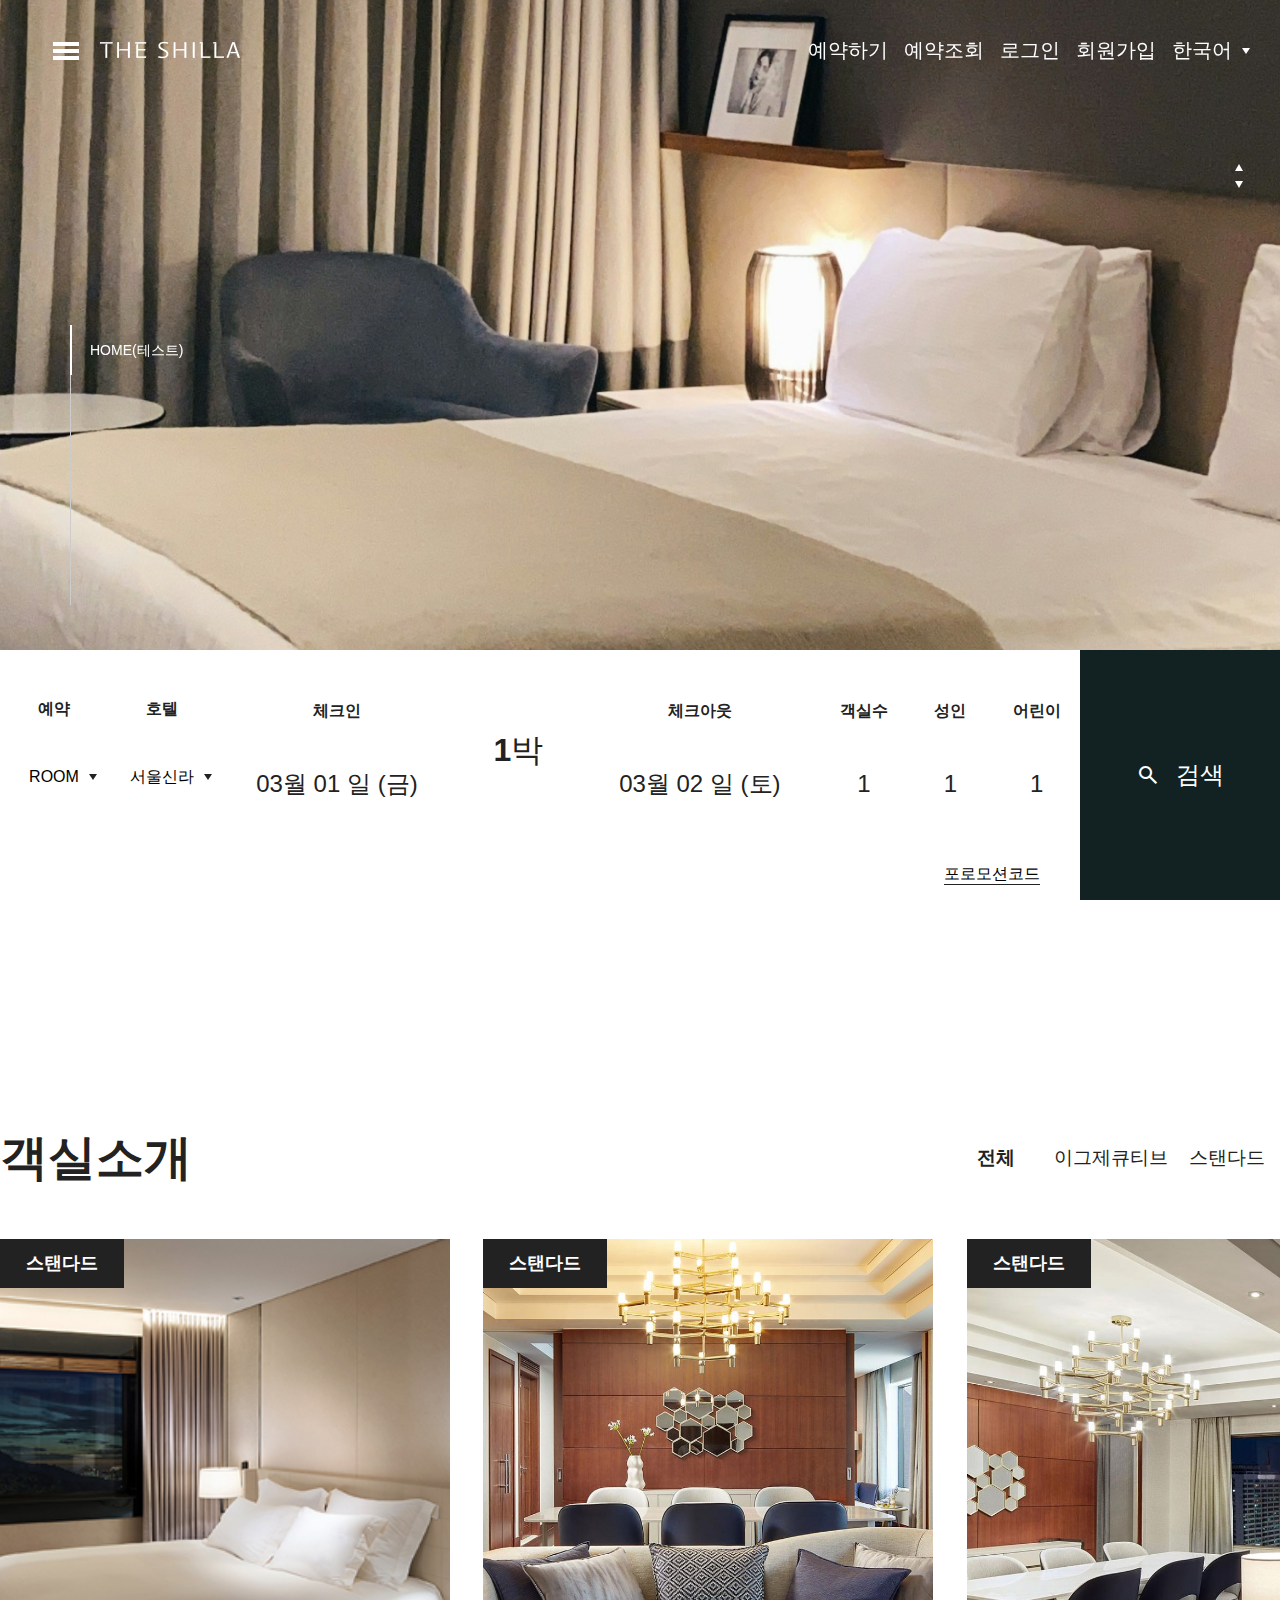
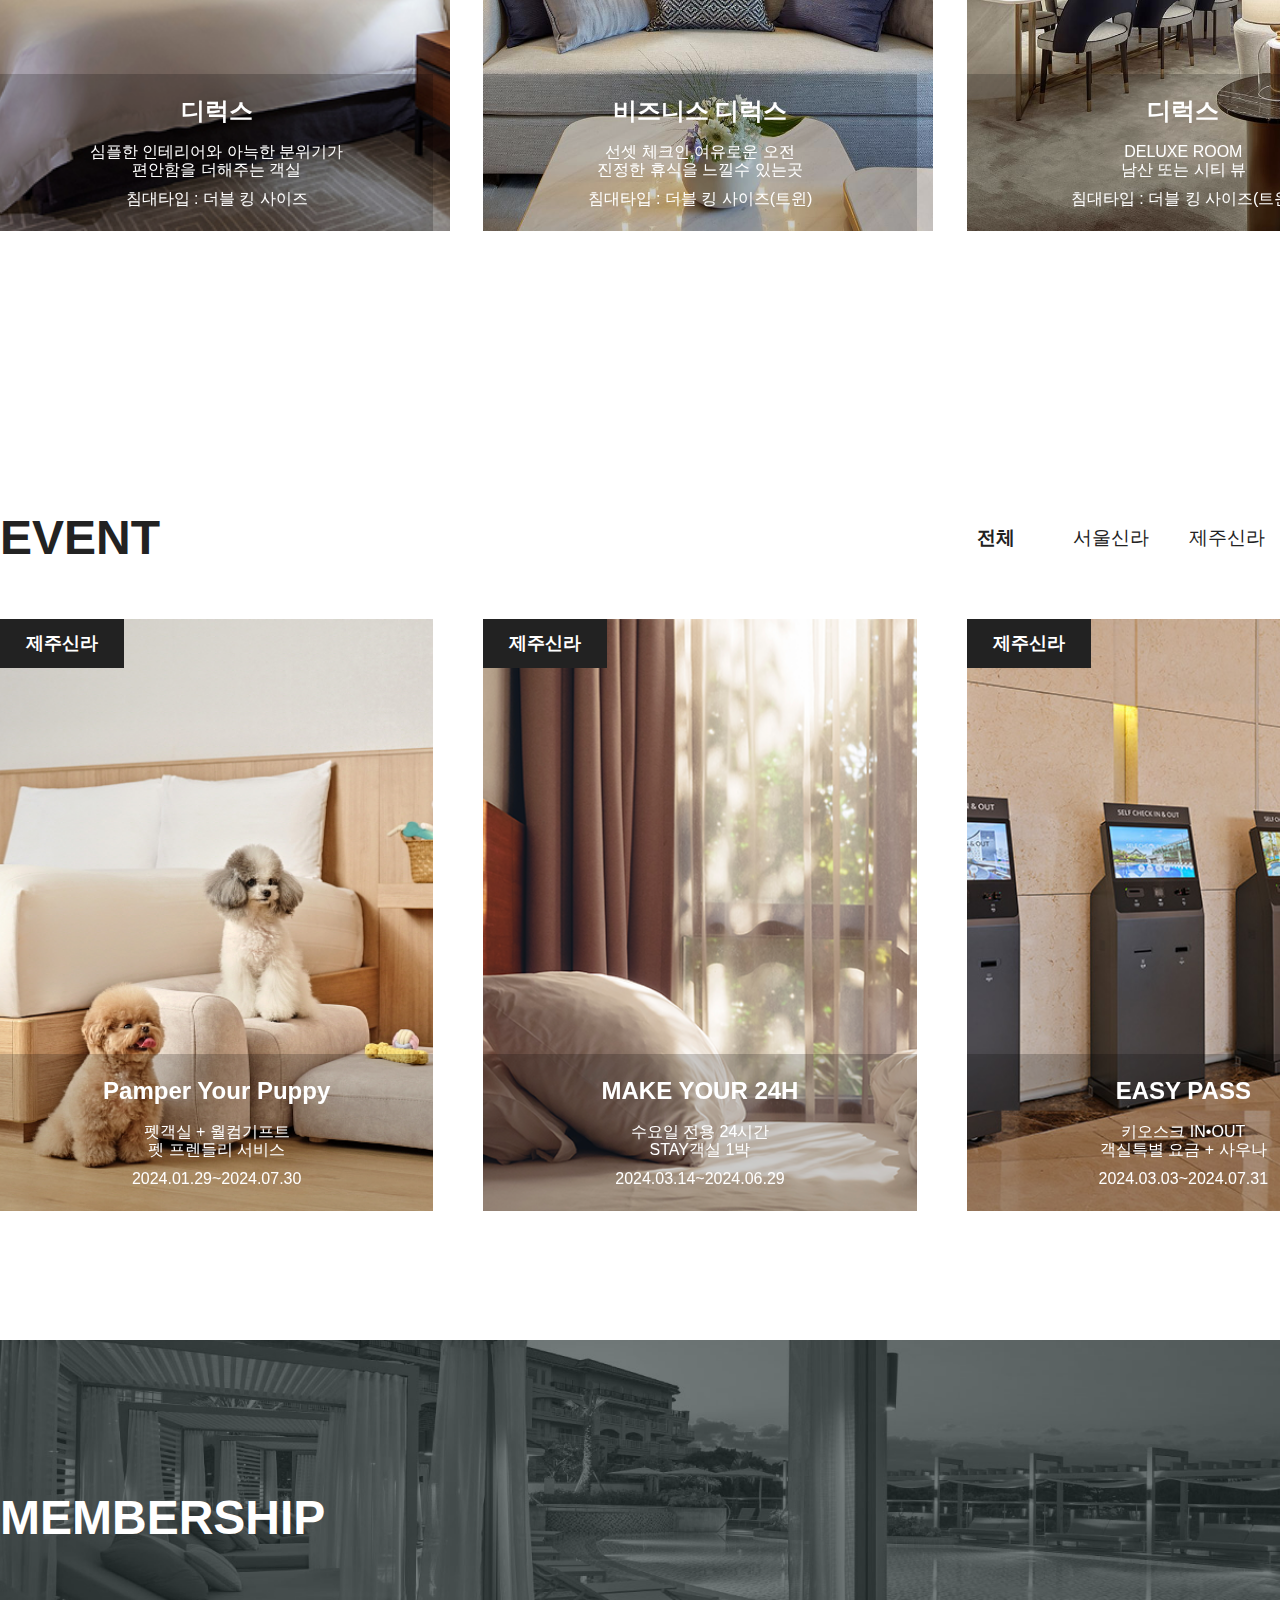
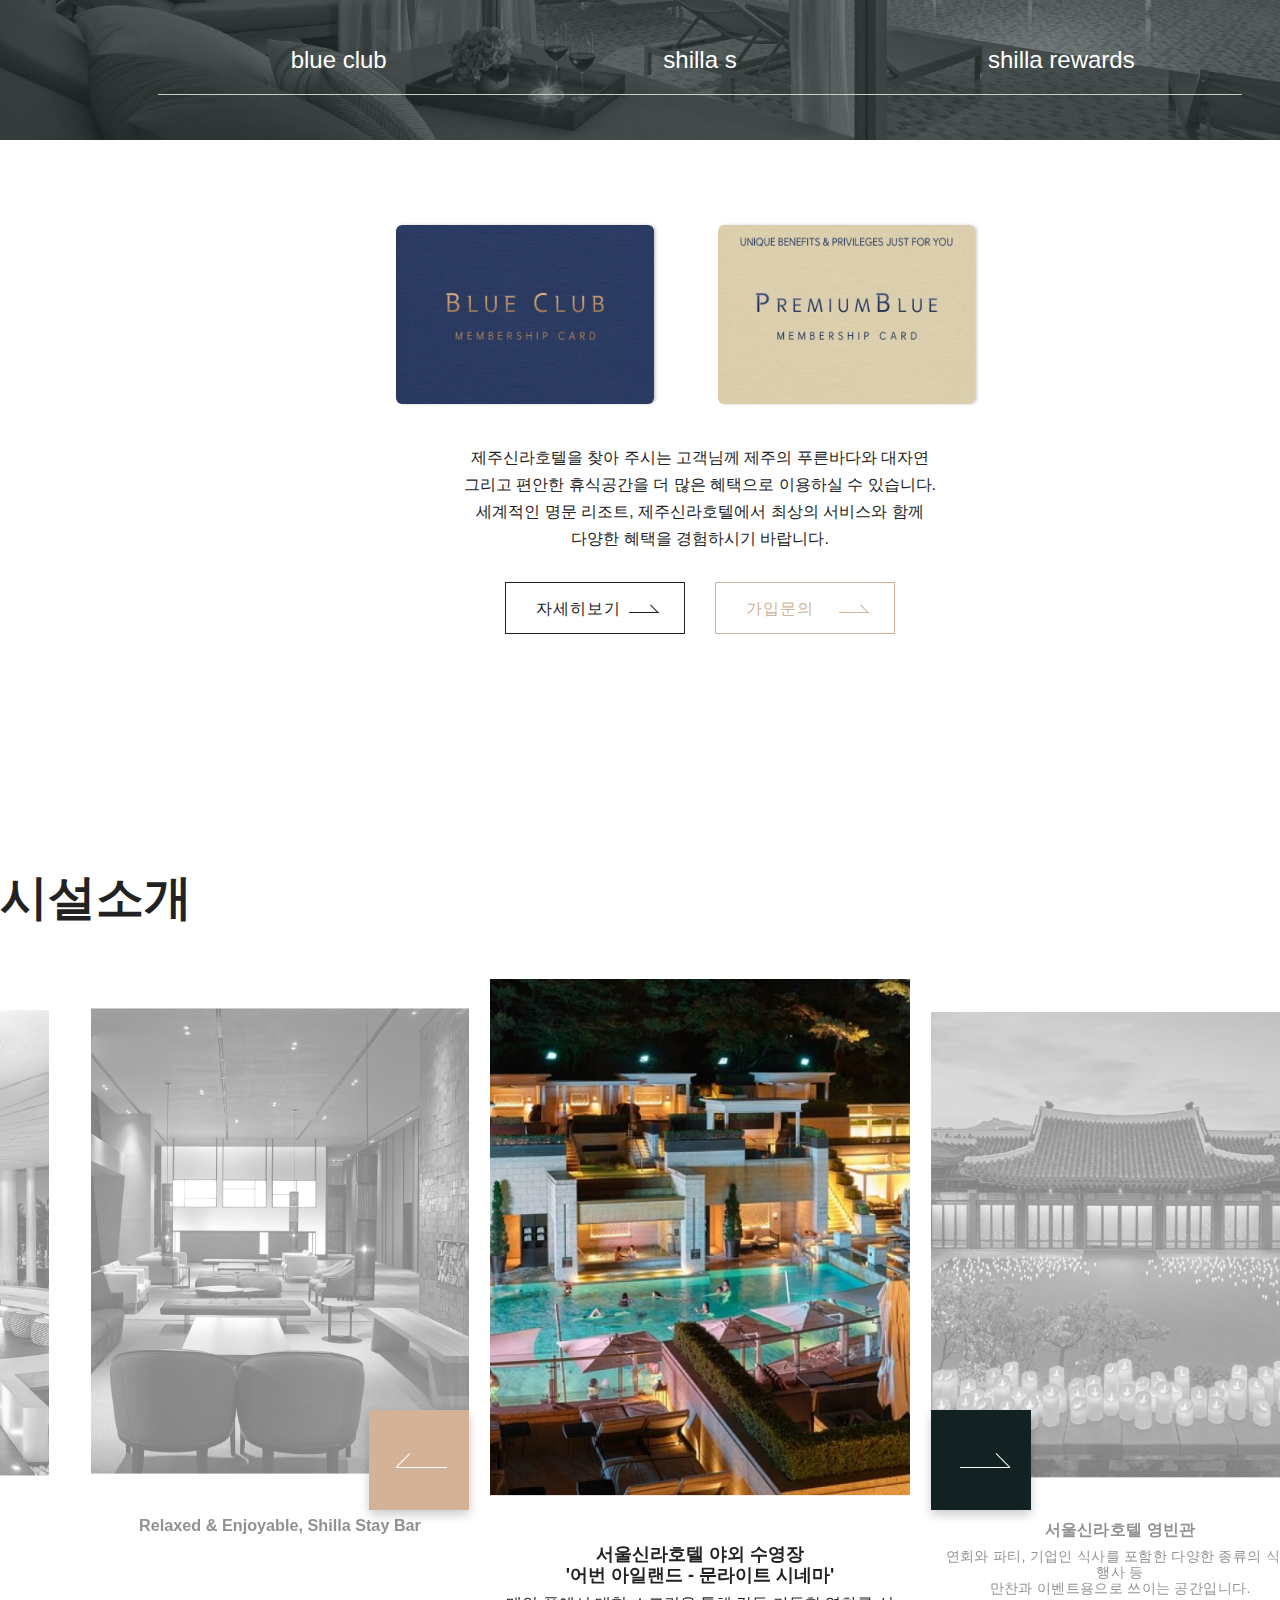
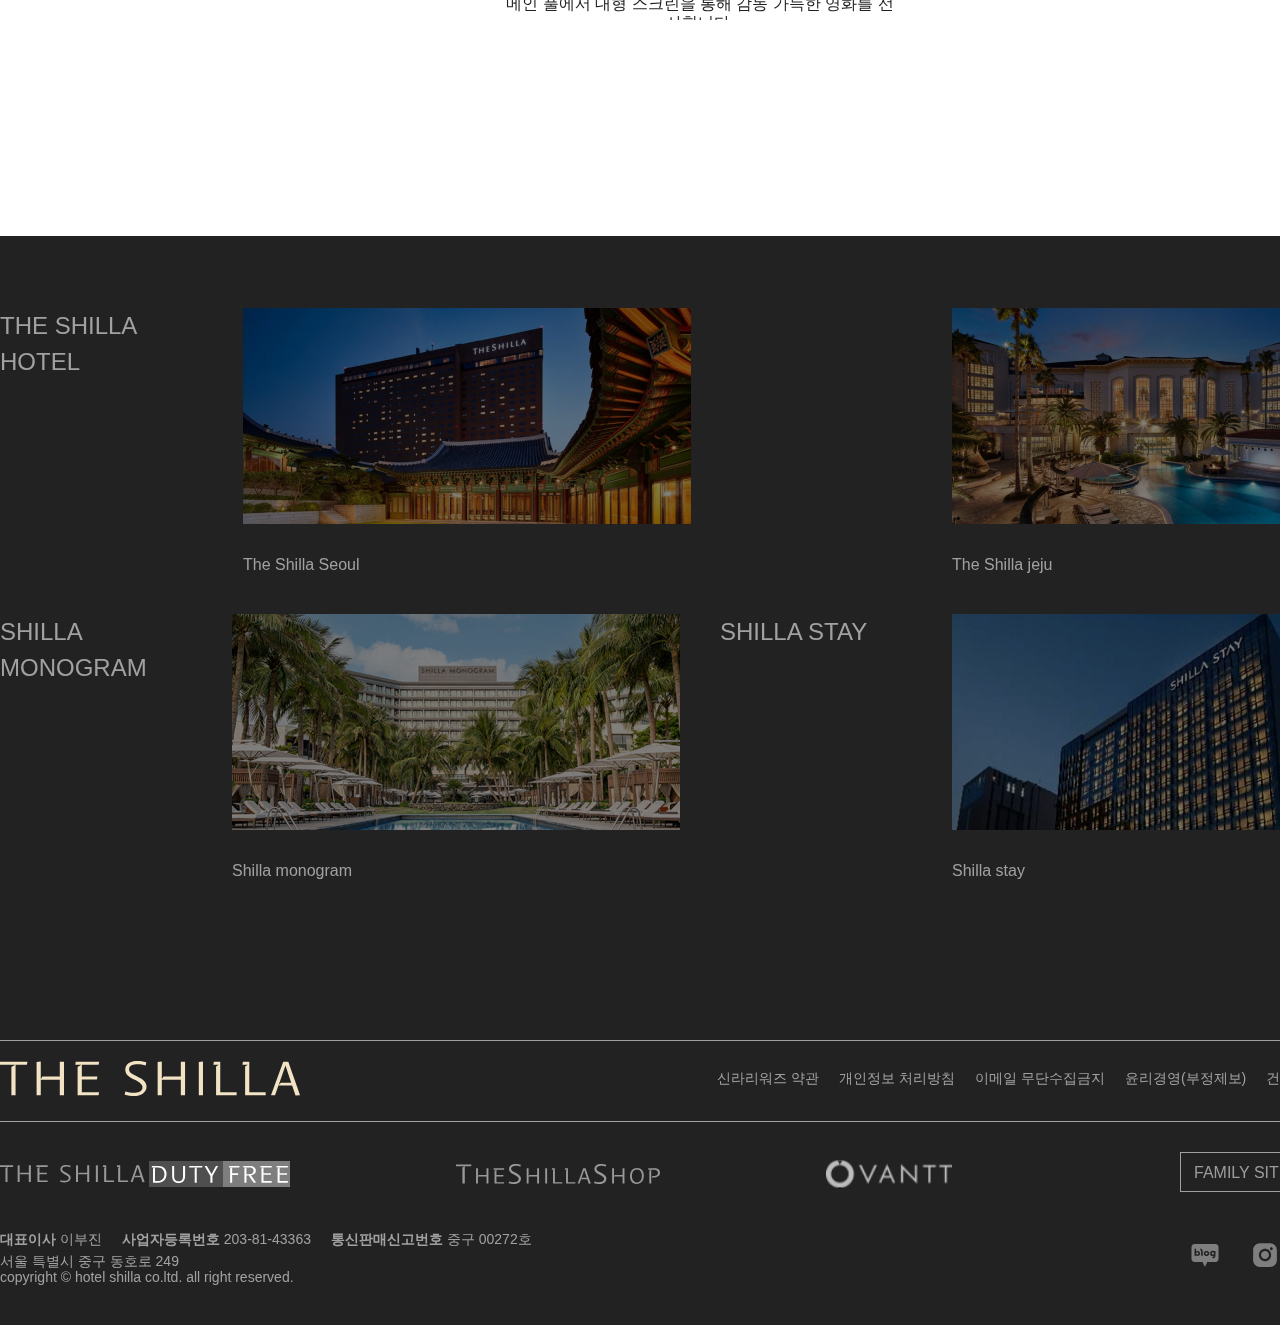
==== commit a7a68317: "테스트" ====
--- a/index.html
+++ b/index.html
@@ -28,9 +28,7 @@
 <body>  
   <div class="popup">
     <h2><img src="./images/popuplogo.svg" alt="호텔신라로고"></h2>
-    <br>
     <p>시가총액 100대 기업내 선정 Renewal Project</p>
-    <br>
     <p>본 사이트는 구직용 포트폴리오 사이트이며,<br> 실제로 운영되는 사이트가 아닙니다.</p>
     <p>팀 야인시대 : 박소현, 최원석, 이다영</p>
     <p>제작기간 : 2024. 03. 21 ~ 04. 02</p>
@@ -41,7 +39,6 @@
     <p>박소현 : 메인페이지, <a href="event.html" target="_blank">이벤트</a>, <a href="package.html" target="_blank">패키지 프로모션</a>, <a href="faq.html" target="_blank">FAQ</a>, <a href="inquiry.html" target="_blank">문의하기</a></p>
     <p>최현석 : 메인페이지, <a href="standard.html" target="_blank">스탠다드</a>, <a href="executive.html" target="_blank">이그제큐티브</a>, <a href="sweet.html" target="_blank">스위트</a>, <a href="layeon.html" target="_blank">라연</a>, <a href="continental.html" target="_blank">콘티넨탈</a>, <a href="aliakke.html" target="_blank">아리아께</a>, <a href="palseon.html" target="_blank">팔선</a></p>
     <p>이다영 : 메인페이지, <a href="seoul.html" target="_blank">서울신라</a>, <a href="jeju.html" target="_blank">제주신라</a></p>
-    <br>
     <input type="checkbox" id="check">
     <span class="check">
       <i class="fa-regular fa-square-check"></i>
@@ -51,7 +48,6 @@
     <label for="check">하루 안보기</label>
 
     <button>닫기</button>
-
   </div>
 
   <div class="wrapper">
@@ -67,7 +63,7 @@
       <nav class="scroll-navi">
         <ul>
           <li class="white">
-            <a href="#section1">HOME</a>
+            <a href="#section1">HOME(테스트)</a>
           </li>
           <li>
             <a href="#section2">객실소개</a>
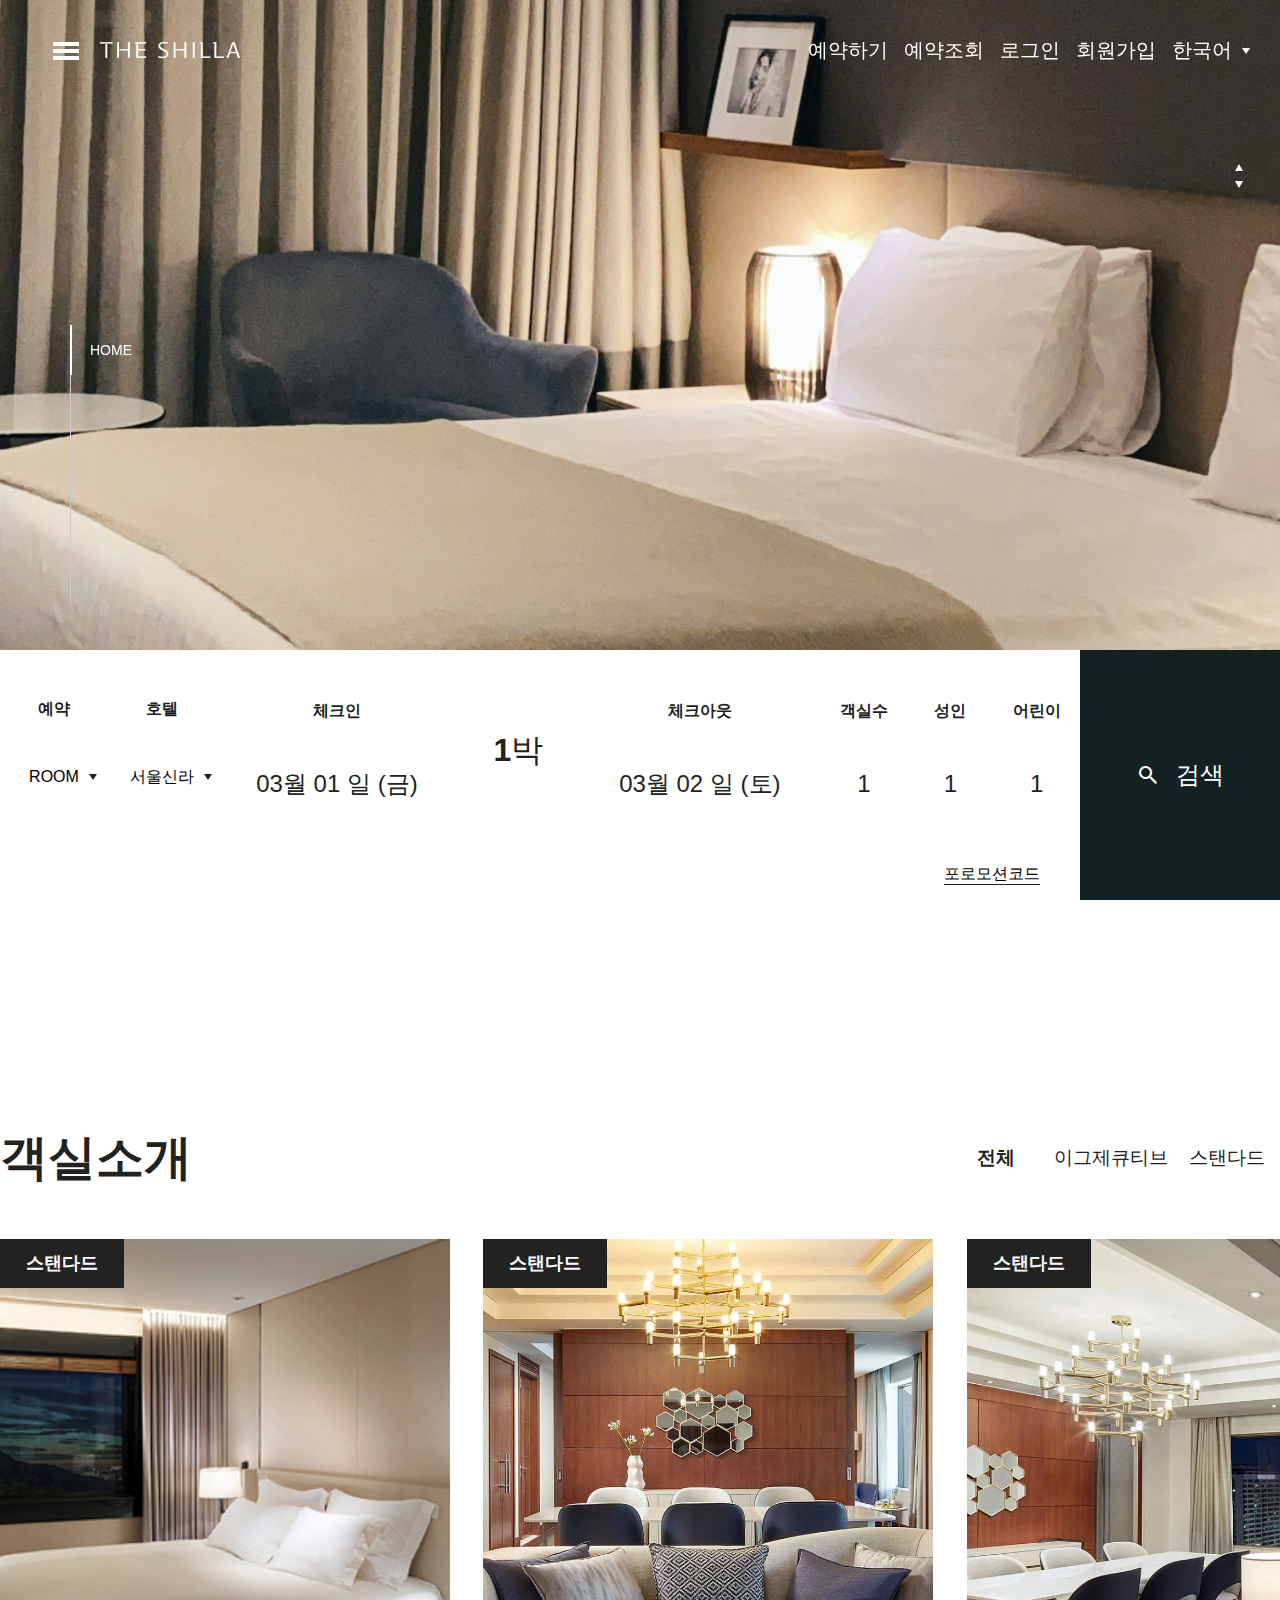
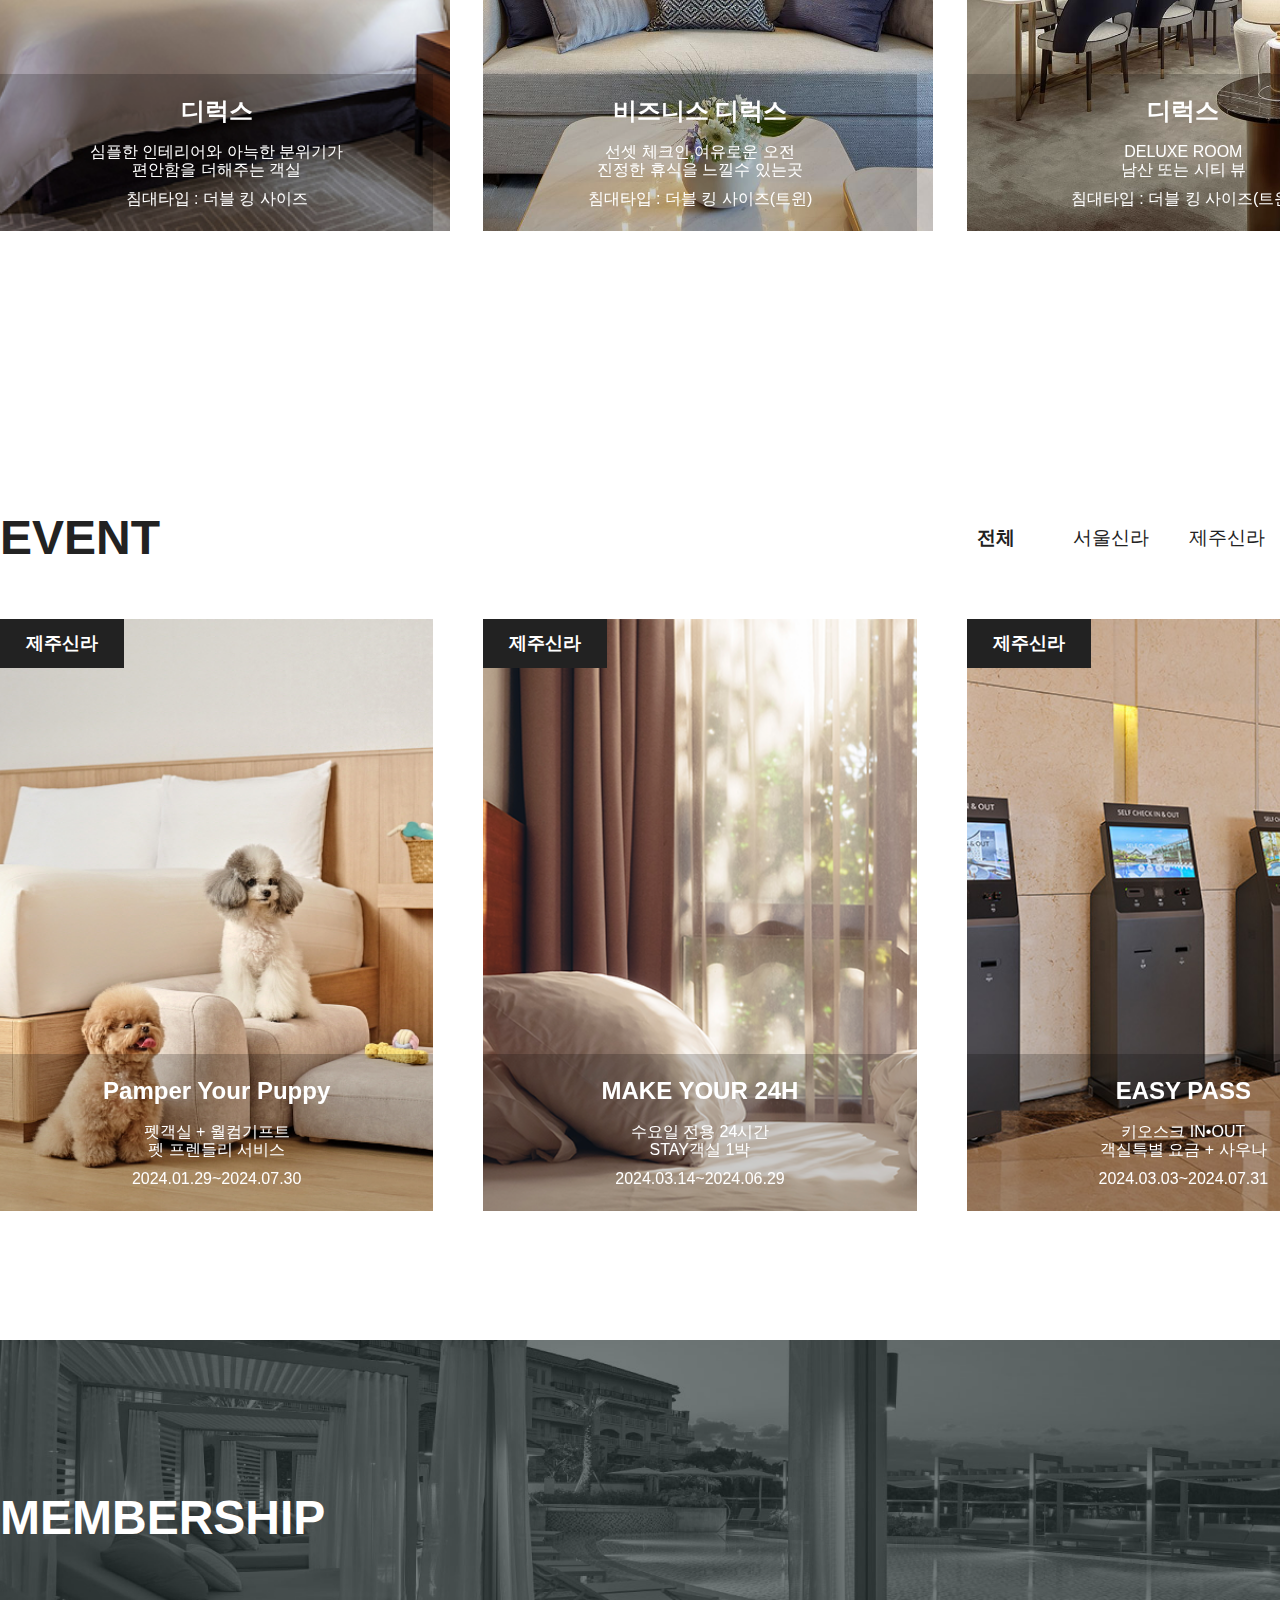
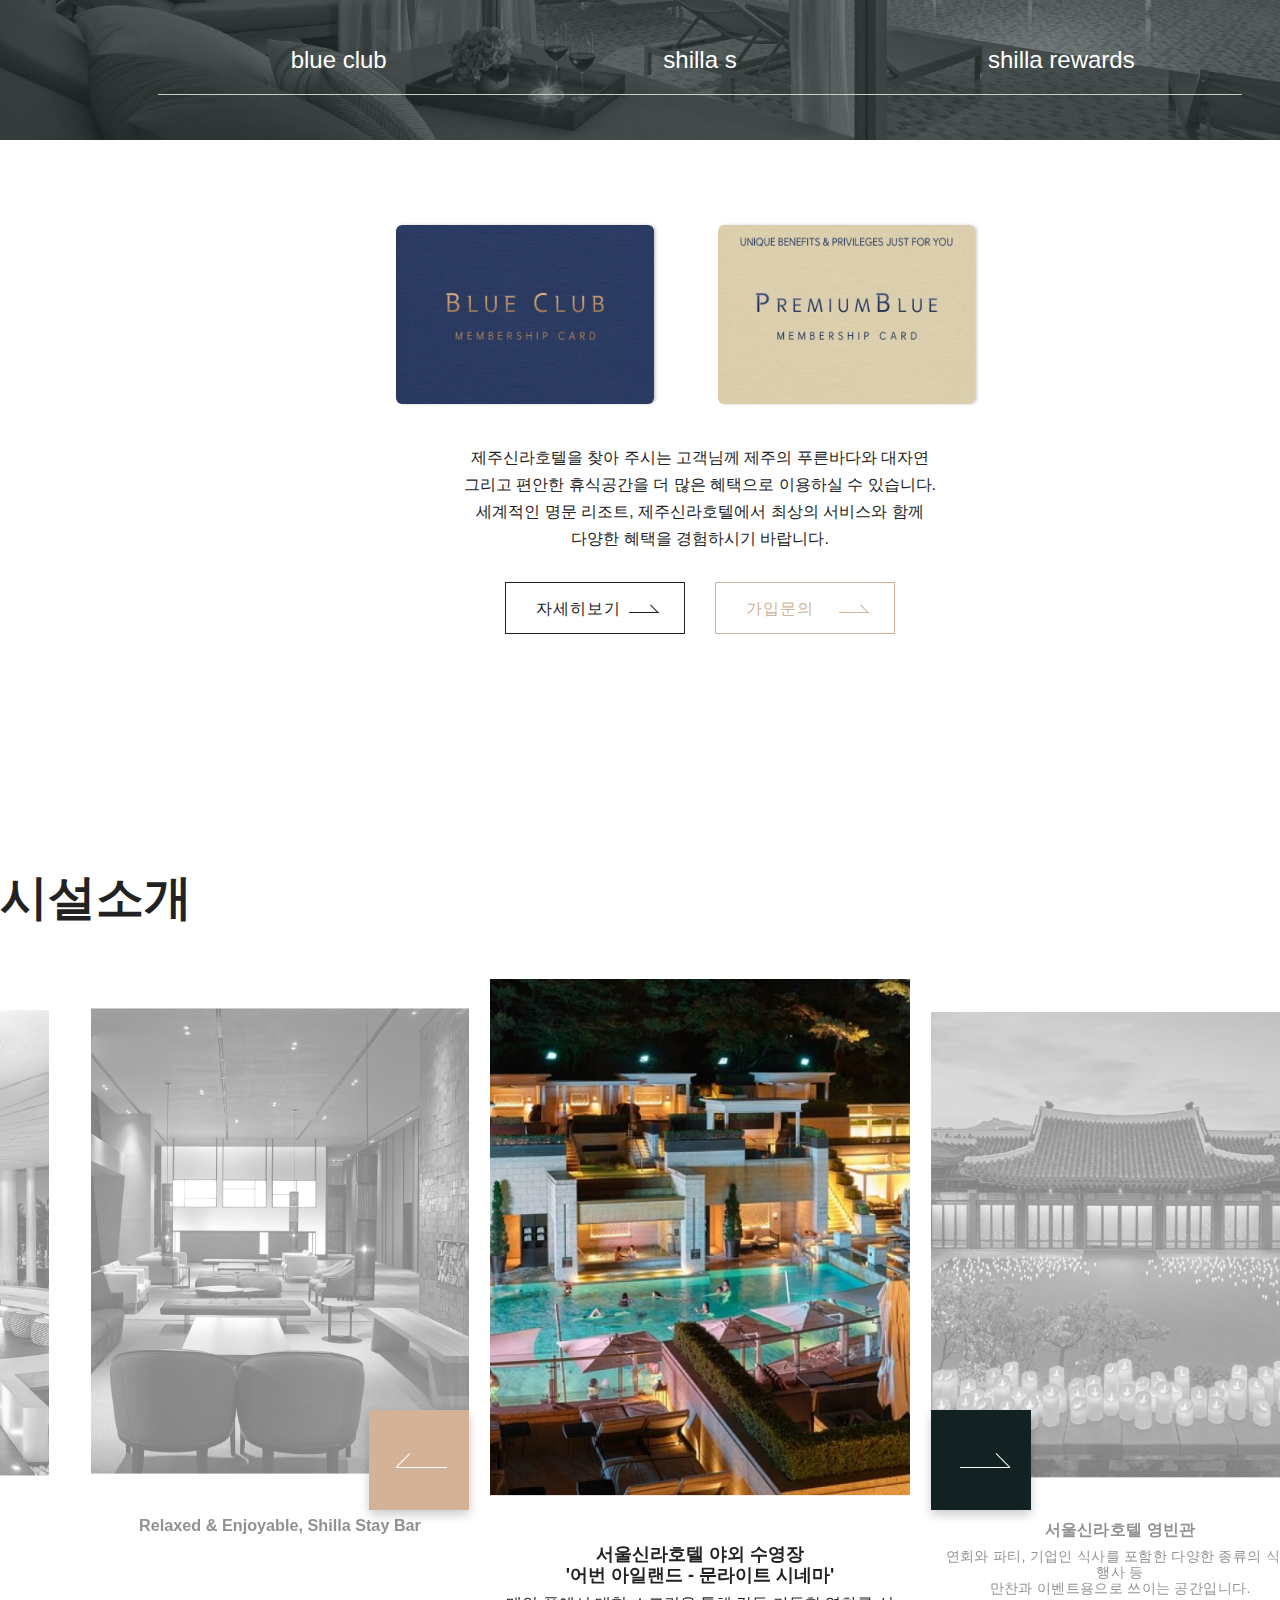
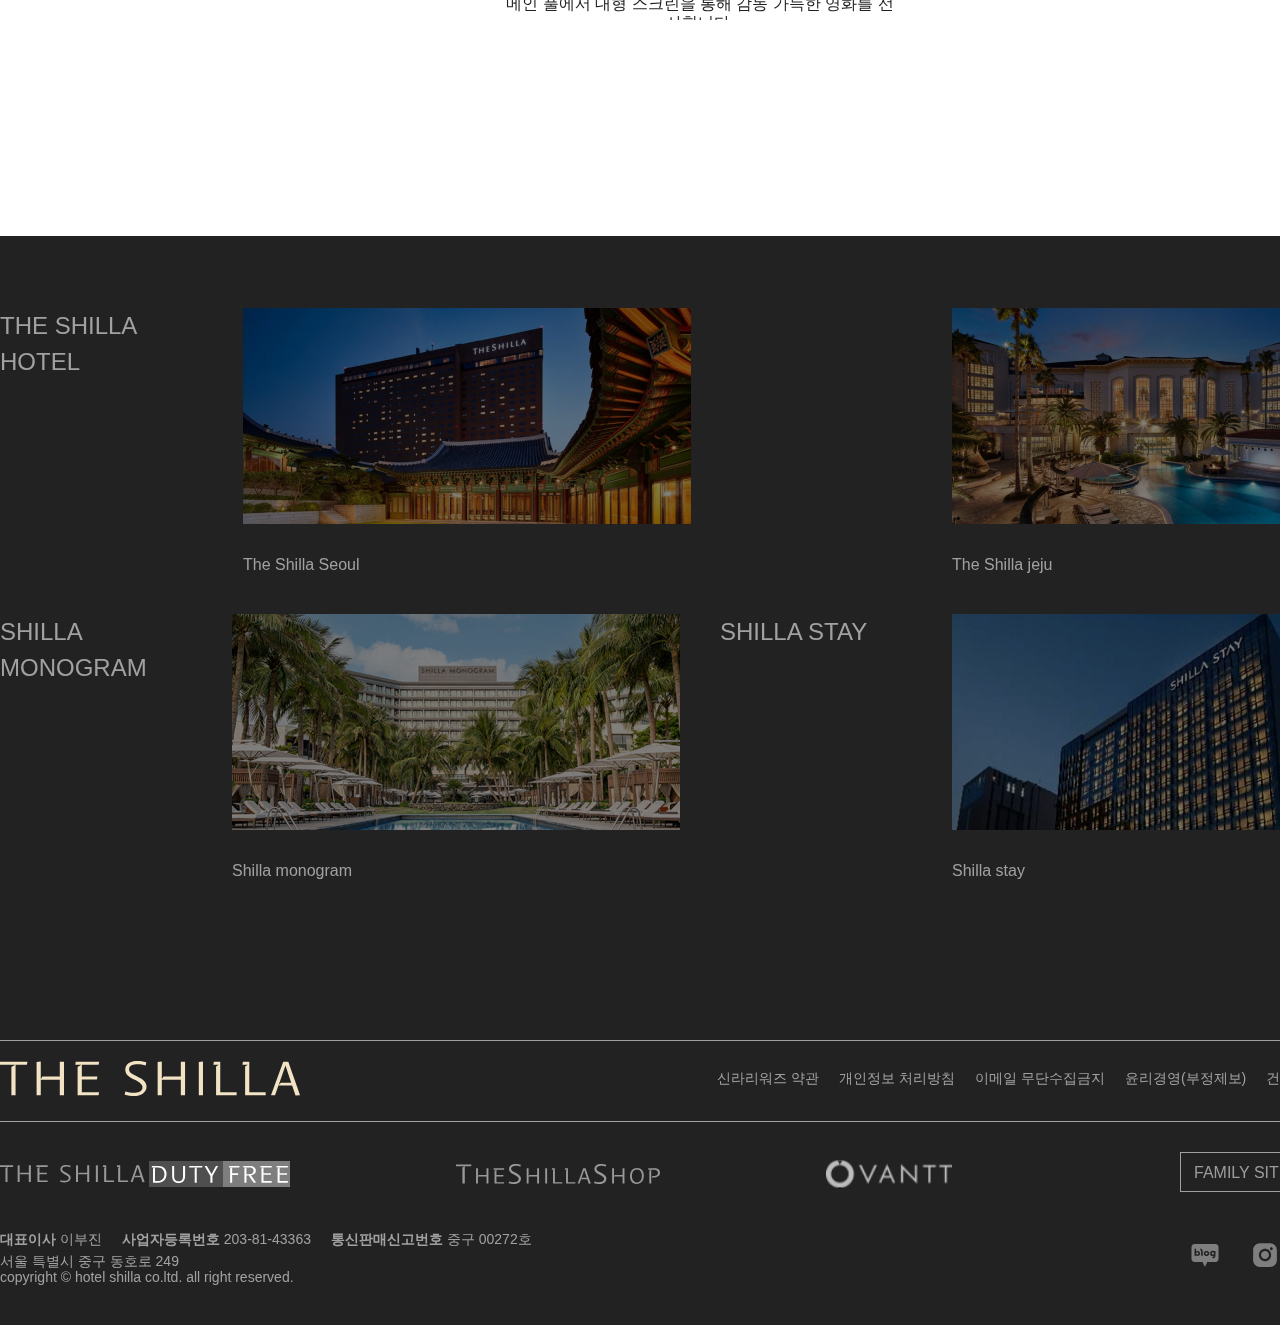
==== commit d61317fc: "테스트완료" ====
--- a/index.html
+++ b/index.html
@@ -63,7 +63,7 @@
       <nav class="scroll-navi">
         <ul>
           <li class="white">
-            <a href="#section1">HOME(테스트)</a>
+            <a href="#section1">HOME</a>
           </li>
           <li>
             <a href="#section2">객실소개</a>
